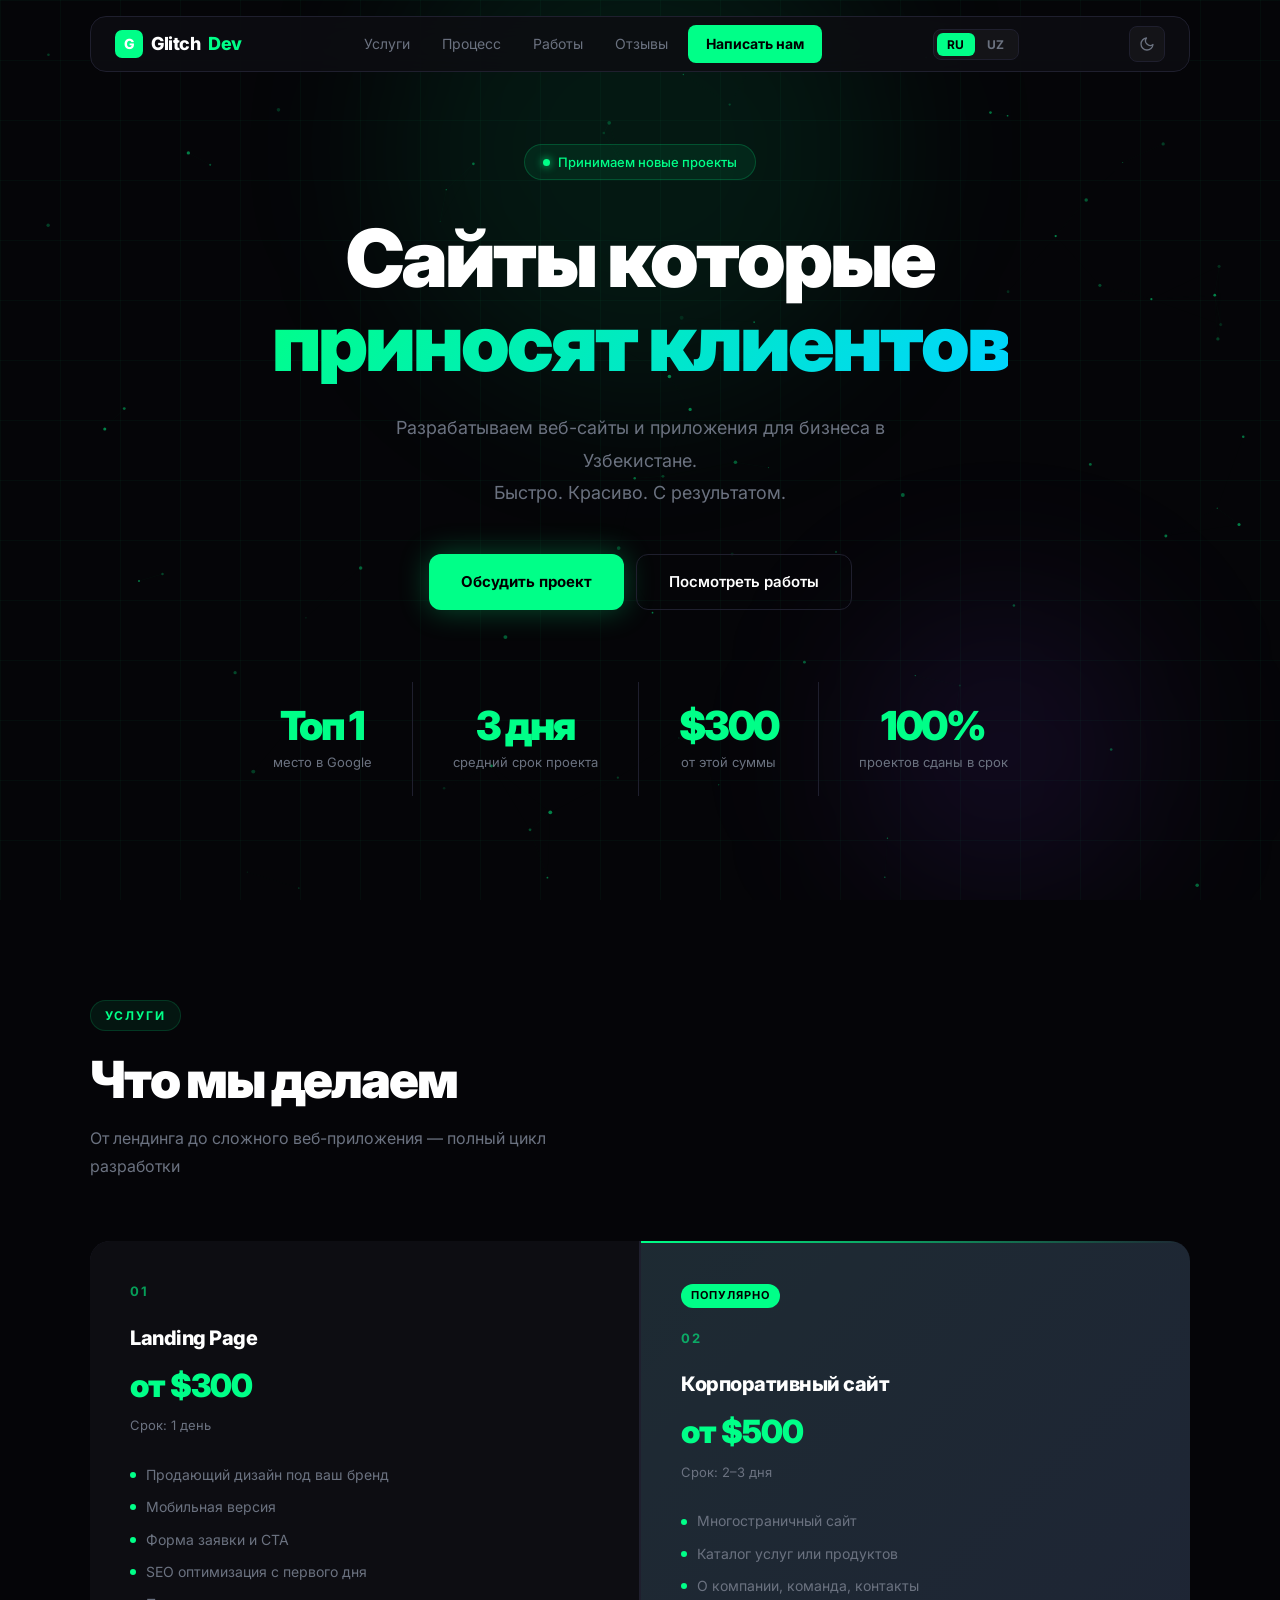
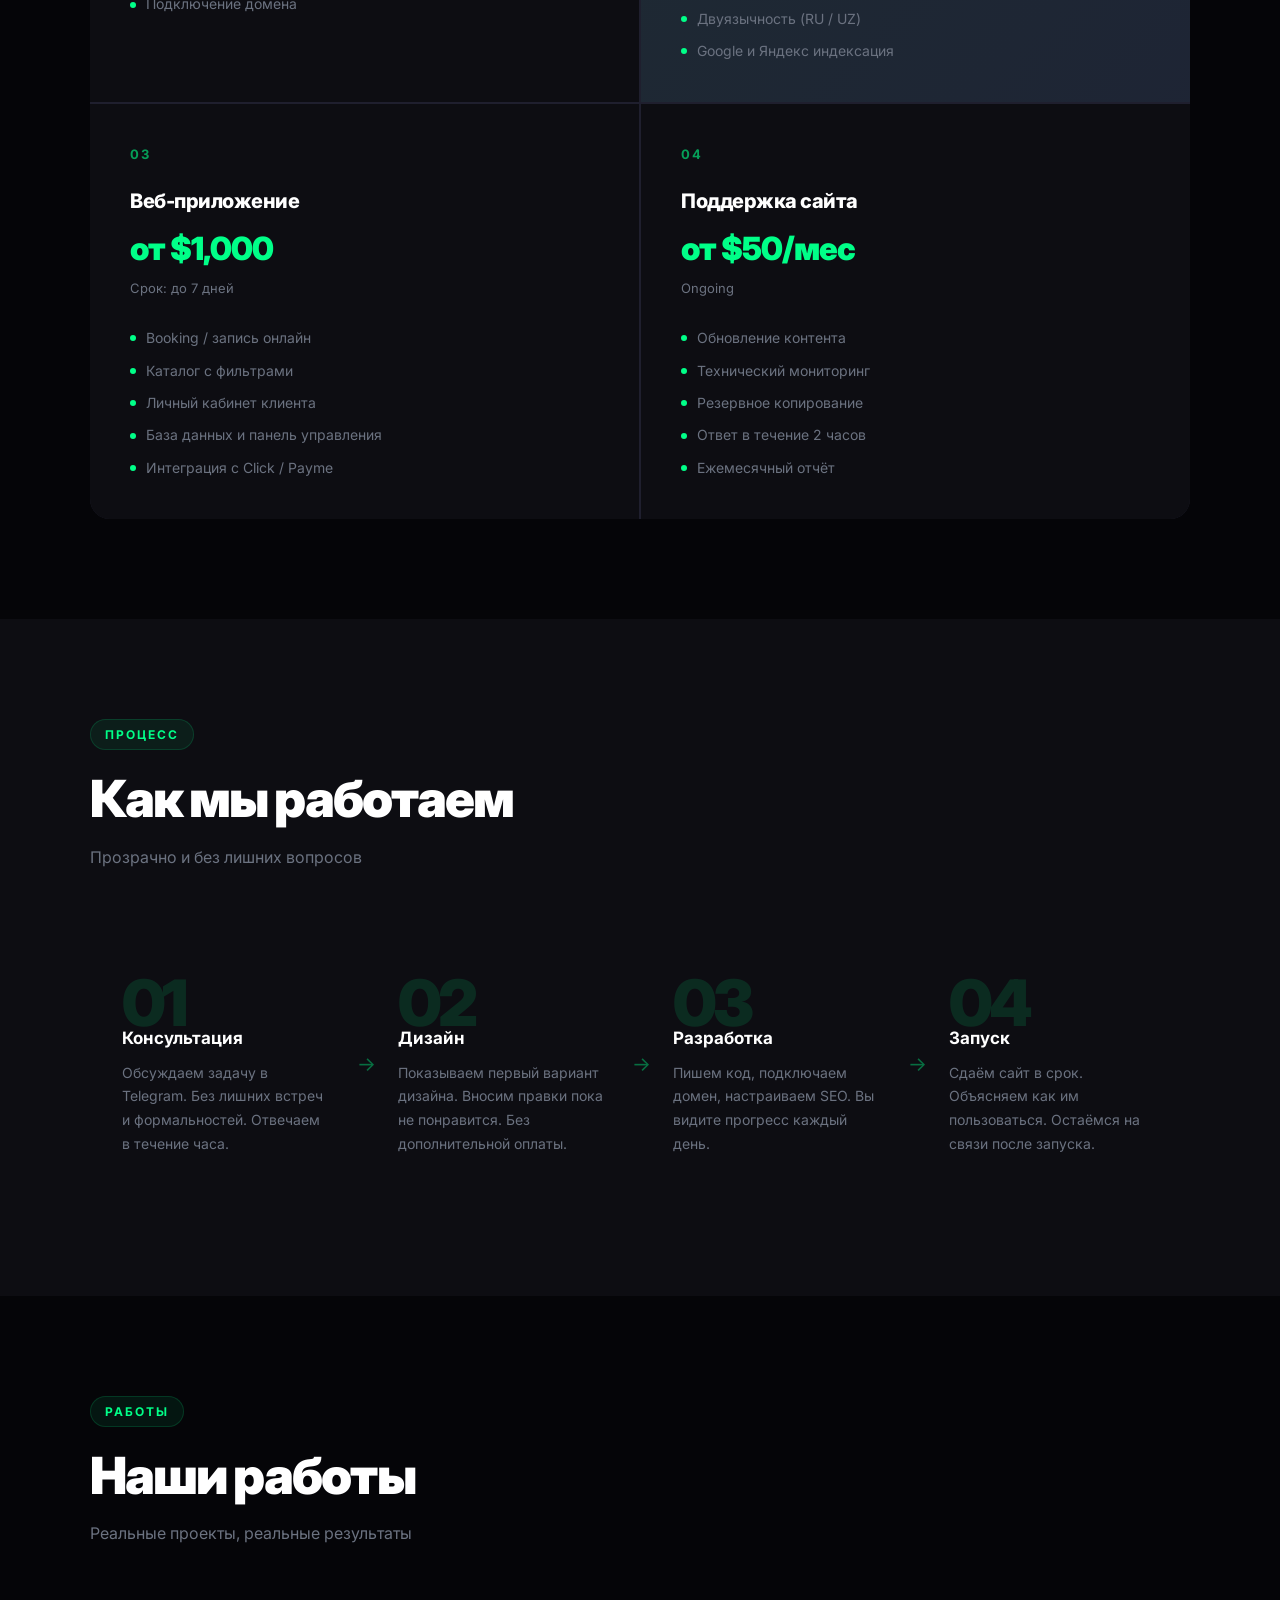
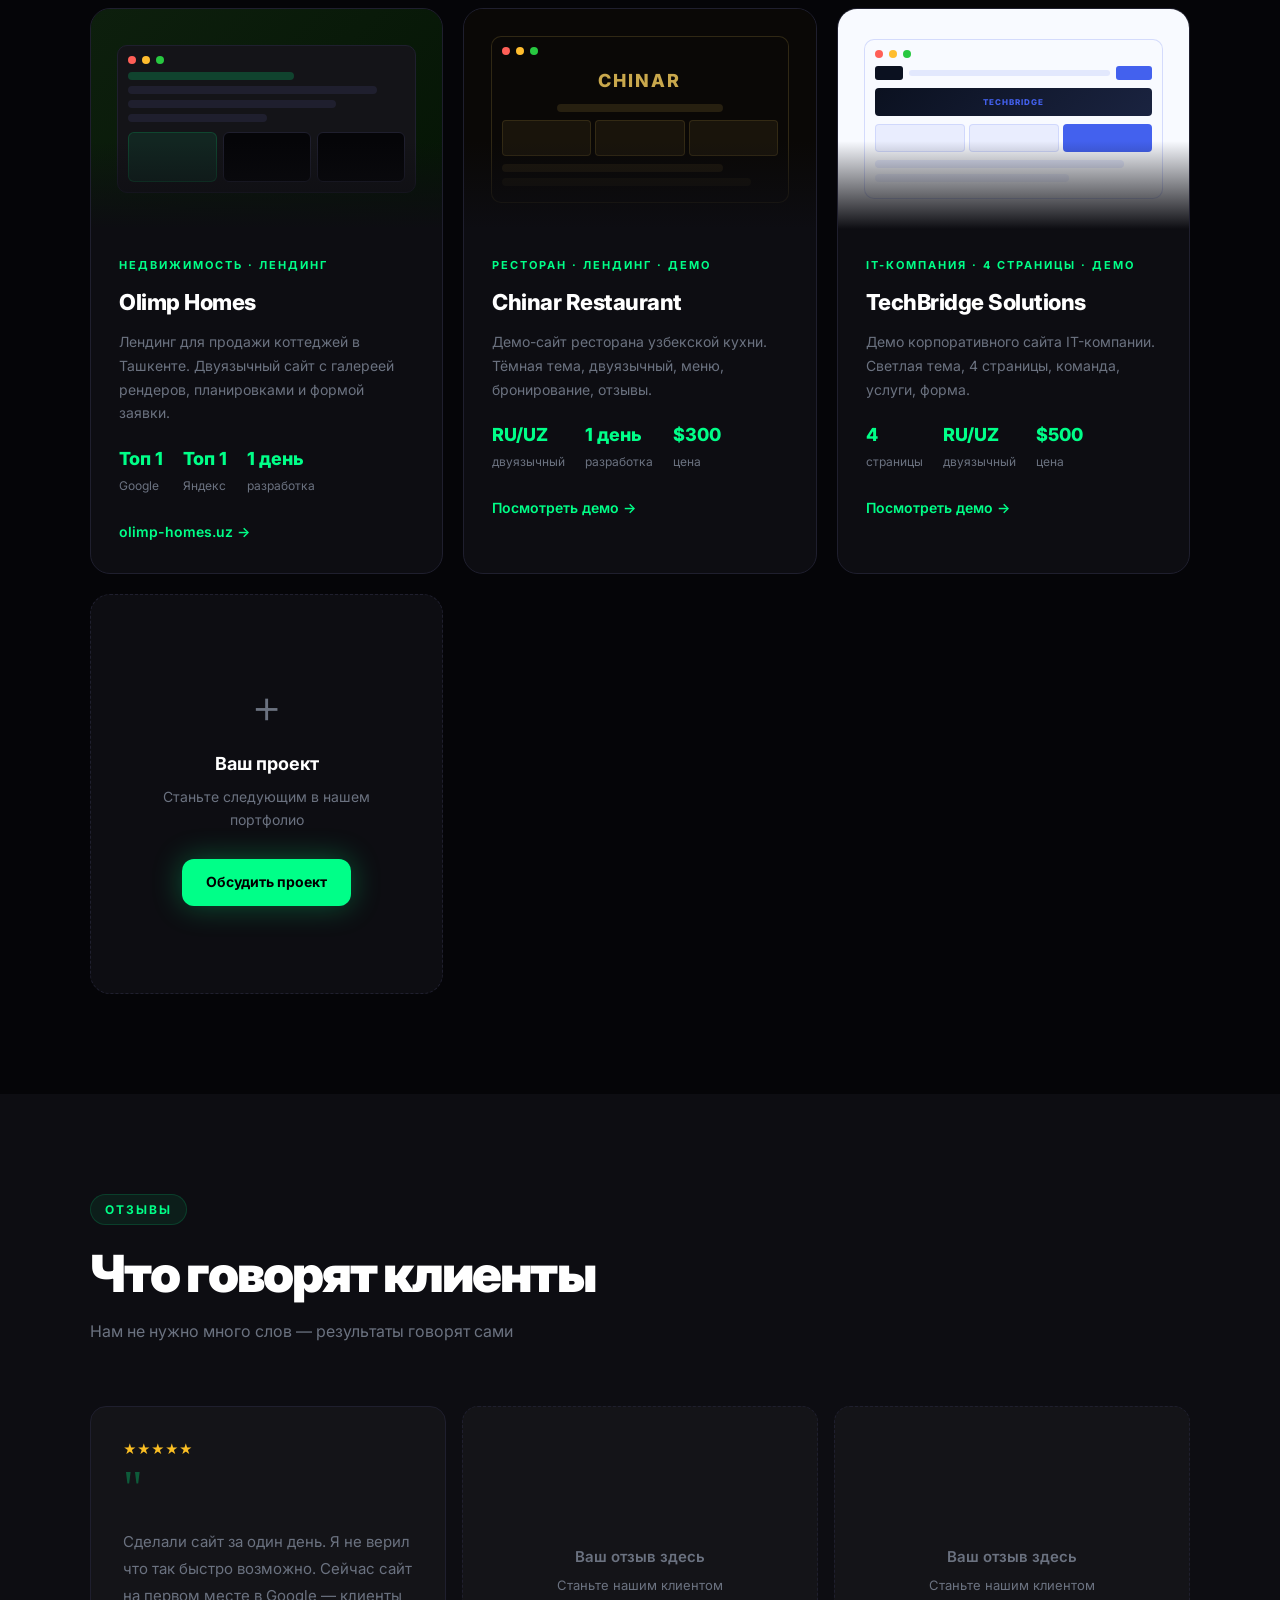
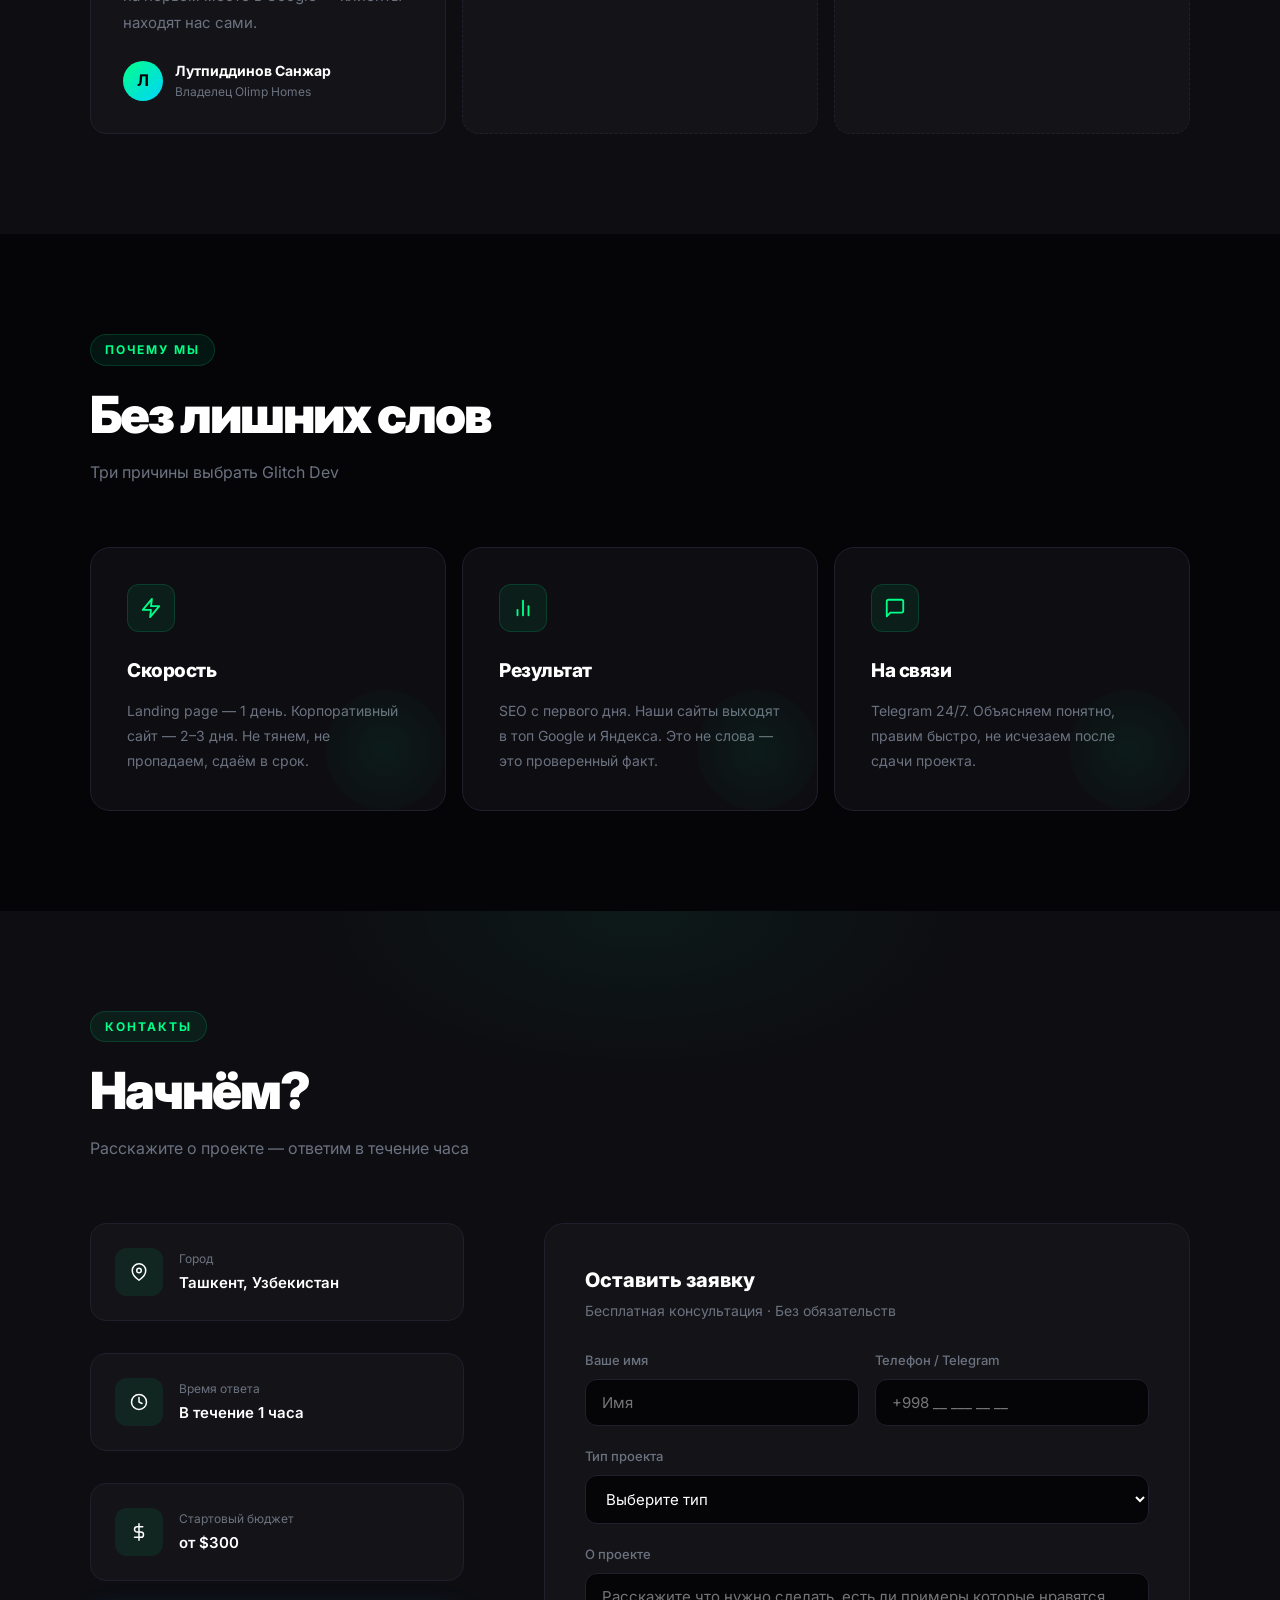
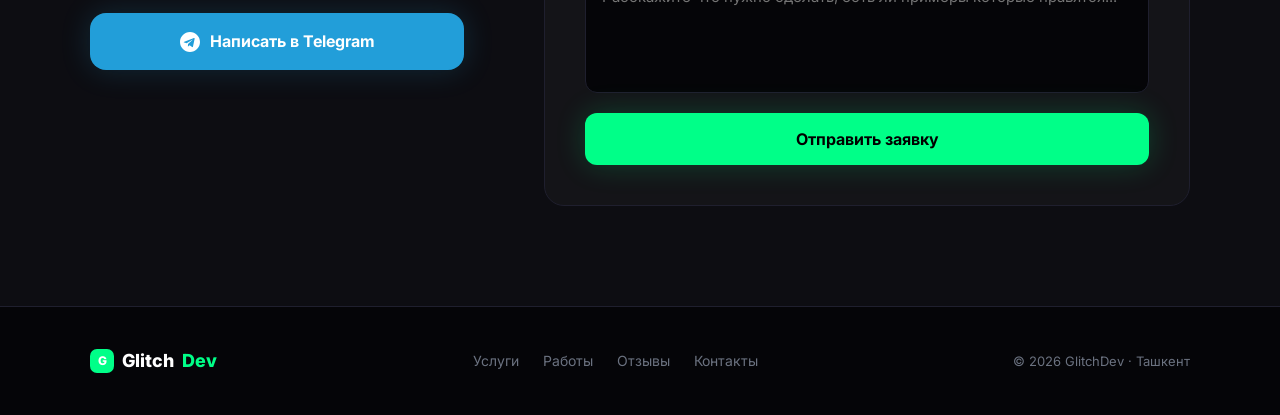
==== index.html @ 20a1c4c0 "Add sitemap.xml, robots.txt, SEO meta tags" ====
<!DOCTYPE html>
<html lang="ru">
<head>
  <meta charset="UTF-8">
  <meta name="viewport" content="width=device-width, initial-scale=1.0">
  <title>Glitch Dev — Веб-разработка в Ташкенте</title>
  <meta name="description" content="Glitch Dev — агентство веб-разработки в Ташкенте. Создаём сайты и приложения для бизнеса. Landing page от $300, сайт за 1-3 дня.">
  <meta name="keywords" content="веб разработка Ташкент, сайт на заказ Узбекистан, GlitchDev, разработка сайтов, landing page, корпоративный сайт">
  <meta name="robots" content="index, follow">
  <link rel="canonical" href="https://glitchdev.uz/">
  <meta property="og:title" content="Glitch Dev — Веб-разработка в Ташкенте">
  <meta property="og:description" content="Сайты и приложения для бизнеса в Узбекистане. Landing page от $300, сайт за 1-3 дня.">
  <meta property="og:url" content="https://glitchdev.uz/">
  <meta property="og:type" content="website">
  <link rel="preconnect" href="https://fonts.googleapis.com">
  <link href="https://fonts.googleapis.com/css2?family=Inter:wght@400;500;600;700;800;900&display=swap" rel="stylesheet">
  <link rel="stylesheet" href="css/style.css">
</head>
<body>

<!-- HEADER -->
<header>
  <a href="#" class="logo">
    <div class="logo-icon">G</div>
    Glitch<span>Dev</span>
  </a>
  <nav>
    <a href="#services" data-i18n="nav_services">Услуги</a>
    <a href="#process" data-i18n="nav_process">Процесс</a>
    <a href="#portfolio" data-i18n="nav_portfolio">Работы</a>
    <a href="#reviews" data-i18n="nav_reviews">Отзывы</a>
    <a href="#contact" class="header-cta" data-i18n="nav_cta">Написать нам</a>
  </nav>
  <div class="lang-toggle">
    <button class="lang-btn active" data-lang="ru">RU</button>
    <button class="lang-btn" data-lang="uz">UZ</button>
  </div>
  <button class="theme-toggle" id="themeToggle" title="Сменить тему">
    <svg class="icon-moon" width="16" height="16" viewBox="0 0 24 24" fill="none" stroke="currentColor" stroke-width="2" stroke-linecap="round" stroke-linejoin="round"><path d="M21 12.79A9 9 0 1 1 11.21 3 7 7 0 0 0 21 12.79z"></path></svg>
    <svg class="icon-sun" width="16" height="16" viewBox="0 0 24 24" fill="none" stroke="currentColor" stroke-width="2" stroke-linecap="round" stroke-linejoin="round" style="display:none"><circle cx="12" cy="12" r="5"></circle><line x1="12" y1="1" x2="12" y2="3"></line><line x1="12" y1="21" x2="12" y2="23"></line><line x1="4.22" y1="4.22" x2="5.64" y2="5.64"></line><line x1="18.36" y1="18.36" x2="19.78" y2="19.78"></line><line x1="1" y1="12" x2="3" y2="12"></line><line x1="21" y1="12" x2="23" y2="12"></line><line x1="4.22" y1="19.78" x2="5.64" y2="18.36"></line><line x1="18.36" y1="5.64" x2="19.78" y2="4.22"></line></svg>
  </button>
  <div class="burger"><span></span><span></span><span></span></div>
</header>

<!-- HERO -->
<section id="hero">
  <canvas id="particles"></canvas>
  <div class="grid-bg"></div>
  <div class="glow-orb glow-1"></div>
  <div class="glow-orb glow-2"></div>

  <div class="hero-content">
    <div class="hero-badge">
      <span class="dot"></span>
      <span data-i18n="hero_badge">Принимаем новые проекты</span>
    </div>

    <h1 class="hero-title">
      <span data-i18n="hero_title_1">Сайты которые</span><br>
      <span class="glitch gradient-text" data-text="приносят клиентов" data-i18n="hero_title_2">приносят клиентов</span>
    </h1>

    <p class="hero-sub" data-i18n="hero_sub">
      Разрабатываем веб-сайты и приложения для бизнеса в Узбекистане.<br>
      Быстро. Красиво. С результатом.
    </p>

    <div class="hero-buttons">
      <a href="#contact" class="btn-primary" data-i18n="hero_btn1">Обсудить проект</a>
      <a href="#portfolio" class="btn-secondary" data-i18n="hero_btn2">Посмотреть работы</a>
    </div>

    <div class="hero-stats">
      <div class="stat-item">
        <span class="stat-num">Топ <span data-target="1">0</span></span>
        <div class="stat-label" data-i18n="stat1">место в Google</div>
      </div>
      <div class="stat-item">
        <span class="stat-num"><span data-target="3">0</span> <span data-i18n="stat2_unit">дня</span></span>
        <div class="stat-label" data-i18n="stat2">средний срок проекта</div>
      </div>
      <div class="stat-item">
        <span class="stat-num">$<span data-target="300">0</span></span>
        <div class="stat-label" data-i18n="stat3">от этой суммы</div>
      </div>
      <div class="stat-item">
        <span class="stat-num"><span data-target="100">0</span>%</span>
        <div class="stat-label" data-i18n="stat4">проектов сданы в срок</div>
      </div>
    </div>
  </div>
</section>

<!-- SERVICES -->
<section id="services">
  <div class="container">
    <div class="section-tag" data-i18n="nav_services">Услуги</div>
    <h2 class="section-title" data-i18n="s_title">Что мы делаем</h2>
    <p class="section-sub" data-i18n="s_sub">От лендинга до сложного веб-приложения — полный цикл разработки</p>

    <div class="services-grid">

      <div class="service-card fade-up">
        <div class="service-num">01</div>
        <div class="service-name">Landing Page</div>
        <div class="service-price">от $300</div>
        <div class="service-time" data-i18n="s1_time">Срок: 1 день</div>
        <ul class="service-features">
          <li data-i18n="s1_f1">Продающий дизайн под ваш бренд</li>
          <li data-i18n="s1_f2">Мобильная версия</li>
          <li data-i18n="s1_f3">Форма заявки и CTA</li>
          <li data-i18n="s1_f4">SEO оптимизация с первого дня</li>
          <li data-i18n="s1_f5">Подключение домена</li>
        </ul>
      </div>

      <div class="service-card popular fade-up">
        <div class="popular-badge" data-i18n="s_popular">Популярно</div>
        <div class="service-num">02</div>
        <div class="service-name" data-i18n="s2_name">Корпоративный сайт</div>
        <div class="service-price" data-i18n="s2_price">от $500</div>
        <div class="service-time" data-i18n="s2_time">Срок: 2–3 дня</div>
        <ul class="service-features">
          <li data-i18n="s2_f1">Многостраничный сайт</li>
          <li data-i18n="s2_f2">Каталог услуг или продуктов</li>
          <li data-i18n="s2_f3">О компании, команда, контакты</li>
          <li data-i18n="s2_f4">Двуязычность (RU / UZ)</li>
          <li data-i18n="s2_f5">Google и Яндекс индексация</li>
        </ul>
      </div>

      <div class="service-card fade-up">
        <div class="service-num">03</div>
        <div class="service-name" data-i18n="s3_name">Веб-приложение</div>
        <div class="service-price" data-i18n="s3_price">от $1,000</div>
        <div class="service-time" data-i18n="s3_time">Срок: до 7 дней</div>
        <ul class="service-features">
          <li data-i18n="s3_f1">Booking / запись онлайн</li>
          <li data-i18n="s3_f2">Каталог с фильтрами</li>
          <li data-i18n="s3_f3">Личный кабинет клиента</li>
          <li data-i18n="s3_f4">База данных и панель управления</li>
          <li data-i18n="s3_f5">Интеграция с Click / Payme</li>
        </ul>
      </div>

      <div class="service-card fade-up">
        <div class="service-num">04</div>
        <div class="service-name" data-i18n="s4_name">Поддержка сайта</div>
        <div class="service-price" data-i18n="s4_price">от $50/мес</div>
        <div class="service-time" data-i18n="s4_time">Ongoing</div>
        <ul class="service-features">
          <li data-i18n="s4_f1">Обновление контента</li>
          <li data-i18n="s4_f2">Технический мониторинг</li>
          <li data-i18n="s4_f3">Резервное копирование</li>
          <li data-i18n="s4_f4">Ответ в течение 2 часов</li>
          <li data-i18n="s4_f5">Ежемесячный отчёт</li>
        </ul>
      </div>

    </div>
  </div>
</section>

<!-- PROCESS -->
<section id="process">
  <div class="container">
    <div class="section-tag" data-i18n="nav_process">Процесс</div>
    <h2 class="section-title" data-i18n="p_title">Как мы работаем</h2>
    <p class="section-sub" data-i18n="p_sub">Прозрачно и без лишних вопросов</p>

    <div class="process-steps">

      <div class="process-step fade-up">
        <div class="step-num">01</div>
        <div class="step-title" data-i18n="p1_title">Консультация</div>
        <div class="step-text" data-i18n="p1_text">Обсуждаем задачу в Telegram. Без лишних встреч и формальностей. Отвечаем в течение часа.</div>
        <div class="step-arrow">→</div>
      </div>

      <div class="process-step fade-up">
        <div class="step-num">02</div>
        <div class="step-title" data-i18n="p2_title">Дизайн</div>
        <div class="step-text" data-i18n="p2_text">Показываем первый вариант дизайна. Вносим правки пока не понравится. Без дополнительной оплаты.</div>
        <div class="step-arrow">→</div>
      </div>

      <div class="process-step fade-up">
        <div class="step-num">03</div>
        <div class="step-title" data-i18n="p3_title">Разработка</div>
        <div class="step-text" data-i18n="p3_text">Пишем код, подключаем домен, настраиваем SEO. Вы видите прогресс каждый день.</div>
        <div class="step-arrow">→</div>
      </div>

      <div class="process-step fade-up">
        <div class="step-num">04</div>
        <div class="step-title" data-i18n="p4_title">Запуск</div>
        <div class="step-text" data-i18n="p4_text">Сдаём сайт в срок. Объясняем как им пользоваться. Остаёмся на связи после запуска.</div>
      </div>

    </div>
  </div>
</section>

<!-- PORTFOLIO -->
<section id="portfolio">
  <div class="container">
    <div class="section-tag" data-i18n="nav_portfolio">Портфолио</div>
    <h2 class="section-title" data-i18n="port_title">Наши работы</h2>
    <p class="section-sub" data-i18n="port_sub">Реальные проекты, реальные результаты</p>

    <div class="portfolio-grid">

      <div class="portfolio-card fade-up">
        <div class="portfolio-screen">
          <div class="screen-mockup">
            <div class="screen-bar">
              <div class="screen-dot" style="background:#ff5f57"></div>
              <div class="screen-dot" style="background:#ffbd2e"></div>
              <div class="screen-dot" style="background:#28c840"></div>
            </div>
            <div class="screen-line" style="width:60%; background:rgba(0,255,136,0.2)"></div>
            <div class="screen-line" style="width:90%"></div>
            <div class="screen-line" style="width:75%"></div>
            <div class="screen-line" style="width:50%"></div>
            <div style="display:flex;gap:6px;margin-top:10px">
              <div style="height:50px;flex:1;background:rgba(0,255,136,0.08);border-radius:6px;border:1px solid rgba(0,255,136,0.15)"></div>
              <div style="height:50px;flex:1;background:var(--bg);border-radius:6px;border:1px solid var(--border)"></div>
              <div style="height:50px;flex:1;background:var(--bg);border-radius:6px;border:1px solid var(--border)"></div>
            </div>
          </div>
        </div>
        <div class="portfolio-body">
          <div class="portfolio-tag" data-i18n="port1_tag">Недвижимость · Лендинг</div>
          <div class="portfolio-name">Olimp Homes</div>
          <div class="portfolio-desc" data-i18n="port1_desc">Лендинг для продажи коттеджей в Ташкенте. Двуязычный сайт с галереей рендеров, планировками и формой заявки.</div>
          <div class="portfolio-results">
            <div class="result-item">
              <div class="result-val">Топ 1</div>
              <div class="result-label">Google</div>
            </div>
            <div class="result-item">
              <div class="result-val">Топ 1</div>
              <div class="result-label">Яндекс</div>
            </div>
            <div class="result-item">
              <div class="result-val" data-i18n="port1_r3_val">1 день</div>
              <div class="result-label" data-i18n="port1_r3_label">разработка</div>
            </div>
          </div>
          <a href="https://olimp-homes.uz" target="_blank" class="portfolio-link">olimp-homes.uz →</a>
        </div>
      </div>

      <!-- Chinar Demo -->
      <div class="portfolio-card fade-up">
        <div class="portfolio-screen" style="background:#0A0806">
          <div class="screen-mockup" style="background:#0A0806;border-color:rgba(201,168,76,0.2)">
            <div class="screen-bar">
              <div class="screen-dot" style="background:#ff5f57"></div>
              <div class="screen-dot" style="background:#ffbd2e"></div>
              <div class="screen-dot" style="background:#28c840"></div>
            </div>
            <div style="text-align:center;margin:12px 0 8px;font-size:18px;font-weight:800;color:#C9A84C;letter-spacing:2px">CHINAR</div>
            <div class="screen-line" style="width:60%;background:rgba(201,168,76,0.15);margin:0 auto 6px"></div>
            <div style="display:flex;gap:4px;margin-top:8px">
              <div style="flex:1;height:36px;background:rgba(201,168,76,0.08);border-radius:4px;border:1px solid rgba(201,168,76,0.15)"></div>
              <div style="flex:1;height:36px;background:rgba(201,168,76,0.08);border-radius:4px;border:1px solid rgba(201,168,76,0.15)"></div>
              <div style="flex:1;height:36px;background:rgba(201,168,76,0.08);border-radius:4px;border:1px solid rgba(201,168,76,0.15)"></div>
            </div>
            <div class="screen-line" style="width:80%;background:rgba(201,168,76,0.1);margin-top:8px"></div>
            <div class="screen-line" style="width:90%;background:rgba(201,168,76,0.07)"></div>
          </div>
        </div>
        <div class="portfolio-body">
          <div class="portfolio-tag" data-i18n="port2_tag">Ресторан · Лендинг · Демо</div>
          <div class="portfolio-name">Chinar Restaurant</div>
          <div class="portfolio-desc" data-i18n="port2_desc">Демо-сайт ресторана узбекской кухни. Тёмная тема, двуязычный, меню, бронирование, отзывы.</div>
          <div class="portfolio-results">
            <div class="result-item">
              <div class="result-val" data-i18n="port2_r1_val">RU/UZ</div>
              <div class="result-label" data-i18n="port2_r1_label">двуязычный</div>
            </div>
            <div class="result-item">
              <div class="result-val" data-i18n="port2_r2_val">1 день</div>
              <div class="result-label" data-i18n="port2_r2_label">разработка</div>
            </div>
            <div class="result-item">
              <div class="result-val" data-i18n="port2_r3_val">$300</div>
              <div class="result-label" data-i18n="port2_r3_label">цена</div>
            </div>
          </div>
          <a href="portfolio/chinar/" target="_blank" class="portfolio-link">Посмотреть демо →</a>
        </div>
      </div>

      <!-- TechBridge Demo -->
      <div class="portfolio-card fade-up">
        <div class="portfolio-screen" style="background:#F8FAFF">
          <div class="screen-mockup" style="background:#F8FAFF;border-color:rgba(67,97,238,0.2)">
            <div class="screen-bar">
              <div class="screen-dot" style="background:#ff5f57"></div>
              <div class="screen-dot" style="background:#ffbd2e"></div>
              <div class="screen-dot" style="background:#28c840"></div>
            </div>
            <div style="display:flex;align-items:center;gap:6px;margin:8px 0">
              <div style="width:28px;height:14px;background:#0B1120;border-radius:3px"></div>
              <div style="flex:1;height:6px;background:rgba(67,97,238,0.12);border-radius:3px"></div>
              <div style="width:36px;height:14px;background:#4361EE;border-radius:3px"></div>
            </div>
            <div style="height:28px;background:linear-gradient(135deg,#0B1120,#1a2340);border-radius:4px;display:flex;align-items:center;justify-content:center;margin-bottom:8px">
              <div style="font-size:8px;font-weight:800;color:#4361EE;letter-spacing:1px">TECHBRIDGE</div>
            </div>
            <div style="display:flex;gap:4px">
              <div style="flex:1;height:28px;background:rgba(67,97,238,0.08);border-radius:4px;border:1px solid rgba(67,97,238,0.15)"></div>
              <div style="flex:1;height:28px;background:rgba(67,97,238,0.08);border-radius:4px;border:1px solid rgba(67,97,238,0.15)"></div>
              <div style="flex:1;height:28px;background:#4361EE;border-radius:4px"></div>
            </div>
            <div class="screen-line" style="width:90%;background:rgba(67,97,238,0.1);margin-top:8px"></div>
            <div class="screen-line" style="width:70%;background:rgba(67,97,238,0.07)"></div>
          </div>
        </div>
        <div class="portfolio-body">
          <div class="portfolio-tag" data-i18n="port3_tag">IT-компания · 4 страницы · Демо</div>
          <div class="portfolio-name">TechBridge Solutions</div>
          <div class="portfolio-desc" data-i18n="port3_desc">Демо корпоративного сайта IT-компании. Светлая тема, 4 страницы, команда, услуги, форма.</div>
          <div class="portfolio-results">
            <div class="result-item">
              <div class="result-val" data-i18n="port3_r1_val">4</div>
              <div class="result-label" data-i18n="port3_r1_label">страницы</div>
            </div>
            <div class="result-item">
              <div class="result-val" data-i18n="port3_r2_val">RU/UZ</div>
              <div class="result-label" data-i18n="port3_r2_label">двуязычный</div>
            </div>
            <div class="result-item">
              <div class="result-val" data-i18n="port3_r3_val">$500</div>
              <div class="result-label" data-i18n="port3_r3_label">цена</div>
            </div>
          </div>
          <a href="portfolio/techbridge/" target="_blank" class="portfolio-link">Посмотреть демо →</a>
        </div>
      </div>

      <div class="portfolio-card fade-up" style="display:flex;align-items:center;justify-content:center;min-height:400px;border-style:dashed;">
        <div style="text-align:center;padding:48px;">
          <div class="plus-icon">+</div>
          <div style="font-size:18px;font-weight:700;margin-bottom:8px" data-i18n="port_yours">Ваш проект</div>
          <div style="font-size:14px;color:var(--text-muted);margin-bottom:28px;max-width:220px;margin-left:auto;margin-right:auto" data-i18n="port_yours_sub">Станьте следующим в нашем портфолио</div>
          <a href="#contact" class="btn-primary" style="font-size:14px;padding:12px 24px" data-i18n="hero_btn1">Обсудить проект</a>
        </div>
      </div>

    </div>
  </div>
</section>

<!-- REVIEWS -->
<section id="reviews">
  <div class="container">
    <div class="section-tag" data-i18n="nav_reviews">Отзывы</div>
    <h2 class="section-title" data-i18n="rev_title">Что говорят клиенты</h2>
    <p class="section-sub" data-i18n="rev_sub">Нам не нужно много слов — результаты говорят сами</p>

    <div class="reviews-grid">

      <div class="review-card fade-up">
        <div class="review-stars">★★★★★</div>
        <div class="review-quote">"</div>
        <div class="review-text" data-i18n="rev1_text">Сделали сайт за один день. Я не верил что так быстро возможно. Сейчас сайт на первом месте в Google — клиенты находят нас сами.</div>
        <div class="review-author">
          <div class="review-avatar">Л</div>
          <div>
            <div class="review-name" data-i18n="rev1_name">Лутпиддинов Санжар</div>
            <div class="review-role" data-i18n="rev1_role">Владелец Olimp Homes</div>
          </div>
        </div>
      </div>

      <div class="review-card fade-up" style="border-style:dashed;display:flex;align-items:center;justify-content:center;">
        <div style="text-align:center;padding:32px;">
          <div style="font-size:15px;font-weight:600;margin-bottom:6px;color:var(--text-muted)" data-i18n="rev_ph">Ваш отзыв здесь</div>
          <div style="font-size:13px;color:var(--text-muted)" data-i18n="rev_ph_sub">Станьте нашим клиентом</div>
        </div>
      </div>

      <div class="review-card fade-up" style="border-style:dashed;display:flex;align-items:center;justify-content:center;">
        <div style="text-align:center;padding:32px;">
          <div style="font-size:15px;font-weight:600;margin-bottom:6px;color:var(--text-muted)" data-i18n="rev_ph">Ваш отзыв здесь</div>
          <div style="font-size:13px;color:var(--text-muted)" data-i18n="rev_ph_sub">Станьте нашим клиентом</div>
        </div>
      </div>

    </div>
  </div>
</section>

<!-- WHY -->
<section id="why">
  <div class="container">
    <div class="section-tag" data-i18n="why_tag">Почему мы</div>
    <h2 class="section-title" data-i18n="why_title">Без лишних слов</h2>
    <p class="section-sub" data-i18n="why_sub">Три причины выбрать Glitch Dev</p>

    <div class="why-grid">

      <div class="why-card fade-up">
        <div class="why-icon">
          <svg width="22" height="22" viewBox="0 0 24 24" fill="none" stroke="currentColor" stroke-width="2" stroke-linecap="round" stroke-linejoin="round"><polygon points="13 2 3 14 12 14 11 22 21 10 12 10 13 2"></polygon></svg>
        </div>
        <div class="why-title" data-i18n="why1_title">Скорость</div>
        <div class="why-text" data-i18n="why1_text">Landing page — 1 день. Корпоративный сайт — 2–3 дня. Не тянем, не пропадаем, сдаём в срок.</div>
      </div>

      <div class="why-card fade-up">
        <div class="why-icon">
          <svg width="22" height="22" viewBox="0 0 24 24" fill="none" stroke="currentColor" stroke-width="2" stroke-linecap="round" stroke-linejoin="round"><line x1="18" y1="20" x2="18" y2="10"></line><line x1="12" y1="20" x2="12" y2="4"></line><line x1="6" y1="20" x2="6" y2="14"></line></svg>
        </div>
        <div class="why-title" data-i18n="why2_title">Результат</div>
        <div class="why-text" data-i18n="why2_text">SEO с первого дня. Наши сайты выходят в топ Google и Яндекса. Это не слова — это проверенный факт.</div>
      </div>

      <div class="why-card fade-up">
        <div class="why-icon">
          <svg width="22" height="22" viewBox="0 0 24 24" fill="none" stroke="currentColor" stroke-width="2" stroke-linecap="round" stroke-linejoin="round"><path d="M21 15a2 2 0 0 1-2 2H7l-4 4V5a2 2 0 0 1 2-2h14a2 2 0 0 1 2 2z"></path></svg>
        </div>
        <div class="why-title" data-i18n="why3_title">На связи</div>
        <div class="why-text" data-i18n="why3_text">Telegram 24/7. Объясняем понятно, правим быстро, не исчезаем после сдачи проекта.</div>
      </div>

    </div>
  </div>
</section>

<!-- CONTACT -->
<section id="contact">
  <div class="container">
    <div class="section-tag" data-i18n="c_tag">Контакты</div>
    <h2 class="section-title" data-i18n="c_title">Начнём?</h2>
    <p class="section-sub" data-i18n="c_sub">Расскажите о проекте — ответим в течение часа</p>

    <div class="contact-wrapper">

      <div class="contact-left fade-up">
        <div class="contact-card">
          <div class="contact-icon">
            <svg width="18" height="18" viewBox="0 0 24 24" fill="none" stroke="currentColor" stroke-width="2" stroke-linecap="round" stroke-linejoin="round"><path d="M21 10c0 7-9 13-9 13s-9-6-9-13a9 9 0 0 1 18 0z"></path><circle cx="12" cy="10" r="3"></circle></svg>
          </div>
          <div>
            <div class="contact-label" data-i18n="c_city_label">Город</div>
            <div class="contact-val" data-i18n="c_city_val">Ташкент, Узбекистан</div>
          </div>
        </div>
        <div class="contact-card">
          <div class="contact-icon">
            <svg width="18" height="18" viewBox="0 0 24 24" fill="none" stroke="currentColor" stroke-width="2" stroke-linecap="round" stroke-linejoin="round"><circle cx="12" cy="12" r="10"></circle><polyline points="12 6 12 12 16 14"></polyline></svg>
          </div>
          <div>
            <div class="contact-label" data-i18n="c_time_label">Время ответа</div>
            <div class="contact-val" data-i18n="c_time_val">В течение 1 часа</div>
          </div>
        </div>
        <div class="contact-card">
          <div class="contact-icon">
            <svg width="18" height="18" viewBox="0 0 24 24" fill="none" stroke="currentColor" stroke-width="2" stroke-linecap="round" stroke-linejoin="round"><line x1="12" y1="1" x2="12" y2="23"></line><path d="M17 5H9.5a3.5 3.5 0 0 0 0 7h5a3.5 3.5 0 0 1 0 7H6"></path></svg>
          </div>
          <div>
            <div class="contact-label" data-i18n="c_budget_label">Стартовый бюджет</div>
            <div class="contact-val">от $300</div>
          </div>
        </div>
        <a href="https://t.me/glitchdev_uz_bot" target="_blank" class="tg-btn">
          <svg width="20" height="20" viewBox="0 0 24 24" fill="currentColor"><path d="M12 0C5.373 0 0 5.373 0 12s5.373 12 12 12 12-5.373 12-12S18.627 0 12 0zm5.562 8.248l-1.97 9.28c-.145.658-.537.818-1.084.508l-3-2.21-1.447 1.394c-.16.16-.295.295-.605.295l.213-3.053 5.56-5.023c.242-.213-.054-.333-.373-.12l-6.871 4.326-2.962-.924c-.643-.204-.657-.643.136-.953l11.57-4.461c.537-.194 1.006.131.833.941z"/></svg>
          <span data-i18n="c_tg_btn">Написать в Telegram</span>
        </a>
      </div>

      <form class="contact-form fade-up">
        <div>
          <div class="form-title" data-i18n="c_form_title">Оставить заявку</div>
          <div class="form-subtitle" data-i18n="c_form_sub">Бесплатная консультация · Без обязательств</div>
        </div>
        <div class="form-row">
          <div class="form-group">
            <label data-i18n="c_name_label">Ваше имя</label>
            <input id="f-name" type="text" data-i18n-ph="c_name_ph" placeholder="Имя" required>
          </div>
          <div class="form-group">
            <label data-i18n="c_contact_label">Телефон / Telegram</label>
            <input id="f-contact" type="text" placeholder="+998 __ ___ __ __" required>
          </div>
        </div>
        <div class="form-group">
          <label data-i18n="c_project_label">Тип проекта</label>
          <select>
            <option value="" data-i18n="c_opt0">Выберите тип</option>
            <option data-i18n="c_opt1">Landing Page — от $300</option>
            <option data-i18n="c_opt2">Корпоративный сайт — от $500</option>
            <option data-i18n="c_opt3">Веб-приложение — от $1,000</option>
            <option data-i18n="c_opt4">Поддержка сайта — от $50/мес</option>
            <option data-i18n="c_opt5">Другое</option>
          </select>
        </div>
        <div class="form-group">
          <label data-i18n="c_desc_label">О проекте</label>
          <textarea data-i18n-ph="c_desc_ph" placeholder="Расскажите что нужно сделать, есть ли примеры которые нравятся..." required></textarea>
        </div>
        <button type="submit" class="form-submit" data-i18n="c_submit">Отправить заявку</button>
      </form>

    </div>
  </div>
</section>

<!-- FOOTER -->
<footer>
  <div class="footer-inner">
    <div class="footer-logo">
      <div class="logo-icon">G</div>
      Glitch<span>Dev</span>
    </div>
    <div class="footer-links">
      <a href="#services" data-i18n="nav_services">Услуги</a>
      <a href="#portfolio" data-i18n="nav_portfolio">Работы</a>
      <a href="#reviews" data-i18n="nav_reviews">Отзывы</a>
      <a href="#contact" data-i18n="c_tag">Контакты</a>
    </div>
    <div class="footer-copy" data-i18n="f_copy">© 2026 GlitchDev · Ташкент</div>
  </div>
</footer>

<script src="js/main.js"></script>
</body>
</html>
---- css/style.css ----
* { margin: 0; padding: 0; box-sizing: border-box; }

:root {
  --accent: #00ff88;
  --accent2: #7c3aed;
  --bg: #050508;
  --bg2: #0d0d12;
  --bg3: #141418;
  --text: #ffffff;
  --text-muted: #6b7280;
  --border: #1f1f2e;
}

html { scroll-behavior: smooth; }

body {
  font-family: 'Inter', -apple-system, sans-serif;
  background: var(--bg);
  color: var(--text);
  line-height: 1.6;
  overflow-x: hidden;
}

/* ─── LIGHT THEME ─── */
body.light {
  --accent: #00b865;
  --bg: #f8f9fa;
  --bg2: #ffffff;
  --bg3: #f0f1f3;
  --text: #0a0a0a;
  --text-muted: #6b7280;
  --border: #e5e7eb;
}

body.light .grid-bg {
  background-image:
    linear-gradient(rgba(0,184,101,0.05) 1px, transparent 1px),
    linear-gradient(90deg, rgba(0,184,101,0.05) 1px, transparent 1px);
}

body.light .glow-1 { background: rgba(0,184,101,0.06); }
body.light .glow-2 { background: rgba(124,58,237,0.06); }

body.light header {
  background: rgba(255,255,255,0.9);
  border-color: var(--border);
}

body.light .screen-mockup { background: #fff; }
body.light .portfolio-screen { background: linear-gradient(135deg, #e8f5e9, #f0faf0); }

/* ─── SCROLLBAR ─── */
::-webkit-scrollbar { width: 6px; }
::-webkit-scrollbar-track { background: var(--bg); }
::-webkit-scrollbar-thumb { background: var(--accent); border-radius: 3px; }

/* ─── HEADER ─── */
header {
  position: fixed;
  top: 16px; left: 50%; transform: translateX(-50%);
  z-index: 100;
  background: rgba(13,13,18,0.85);
  backdrop-filter: blur(20px);
  border: 1px solid var(--border);
  border-radius: 16px;
  padding: 0 24px;
  height: 56px;
  display: flex;
  align-items: center;
  justify-content: space-between;
  width: calc(100% - 48px);
  max-width: 1100px;
  transition: all 0.3s;
}

.logo {
  font-size: 18px;
  font-weight: 800;
  color: var(--text);
  text-decoration: none;
  letter-spacing: -0.5px;
  display: flex;
  align-items: center;
  gap: 8px;
}

.logo-icon {
  width: 28px; height: 28px;
  background: var(--accent);
  border-radius: 7px;
  display: flex;
  align-items: center;
  justify-content: center;
  font-size: 14px;
}

.logo span { color: var(--accent); }

nav { display: flex; align-items: center; gap: 8px; }

nav a {
  color: var(--text-muted);
  text-decoration: none;
  font-size: 14px;
  padding: 6px 12px;
  border-radius: 8px;
  transition: all 0.2s;
}

nav a:hover { color: var(--text); background: var(--bg3); }

.header-cta {
  background: var(--accent) !important;
  color: #000 !important;
  font-weight: 700 !important;
  padding: 8px 18px !important;
}

.header-cta:hover { opacity: 0.85; background: var(--accent) !important; }

.lang-toggle {
  display: flex;
  align-items: center;
  gap: 2px;
  background: var(--bg3);
  border: 1px solid var(--border);
  border-radius: 8px;
  padding: 3px;
}

.lang-btn {
  background: transparent;
  border: none;
  color: var(--text-muted);
  font-size: 12px;
  font-weight: 700;
  padding: 4px 10px;
  border-radius: 6px;
  cursor: pointer;
  transition: all 0.2s;
  font-family: inherit;
  letter-spacing: 0.5px;
}

.lang-btn.active {
  background: var(--accent);
  color: #000;
}

.theme-toggle {
  width: 36px; height: 36px;
  background: var(--bg3);
  border: 1px solid var(--border);
  border-radius: 8px;
  display: flex;
  align-items: center;
  justify-content: center;
  cursor: pointer;
  color: var(--text-muted);
  transition: all 0.2s;
  flex-shrink: 0;
}

.theme-toggle:hover { border-color: var(--accent); color: var(--accent); }

.burger { display: none; flex-direction: column; gap: 5px; cursor: pointer; }
.burger span { display: block; width: 22px; height: 2px; background: var(--text); border-radius: 2px; transition: all 0.3s; }

/* ─── HERO ─── */
#hero {
  min-height: 100vh;
  display: flex;
  align-items: center;
  justify-content: center;
  text-align: center;
  padding: 100px 24px 60px;
  position: relative;
  overflow: hidden;
}

canvas#particles {
  position: absolute;
  inset: 0;
  pointer-events: none;
}

.grid-bg {
  position: absolute;
  inset: 0;
  background-image:
    linear-gradient(rgba(0,255,136,0.03) 1px, transparent 1px),
    linear-gradient(90deg, rgba(0,255,136,0.03) 1px, transparent 1px);
  background-size: 60px 60px;
  pointer-events: none;
}

.glow-orb {
  position: absolute;
  border-radius: 50%;
  filter: blur(80px);
  pointer-events: none;
}

.glow-1 {
  width: 500px; height: 500px;
  background: rgba(0,255,136,0.08);
  top: -100px; left: 50%;
  transform: translateX(-50%);
  animation: float1 8s ease-in-out infinite;
}

.glow-2 {
  width: 300px; height: 300px;
  background: rgba(124,58,237,0.1);
  bottom: 0; right: 10%;
  animation: float2 10s ease-in-out infinite;
}

@keyframes float1 {
  0%, 100% { transform: translateX(-50%) translateY(0); }
  50% { transform: translateX(-50%) translateY(-30px); }
}

@keyframes float2 {
  0%, 100% { transform: translateY(0) scale(1); }
  50% { transform: translateY(-20px) scale(1.1); }
}

.hero-content { position: relative; z-index: 1; max-width: 820px; }

.hero-badge {
  display: inline-flex;
  align-items: center;
  gap: 8px;
  background: rgba(0,255,136,0.07);
  border: 1px solid rgba(0,255,136,0.2);
  border-radius: 100px;
  padding: 7px 18px;
  font-size: 13px;
  color: var(--accent);
  margin-bottom: 36px;
  font-weight: 500;
}

.hero-badge .dot {
  width: 7px; height: 7px;
  background: var(--accent);
  border-radius: 50%;
  animation: pulse 2s infinite;
  box-shadow: 0 0 8px var(--accent);
}

@keyframes pulse {
  0%, 100% { opacity: 1; box-shadow: 0 0 8px var(--accent); }
  50% { opacity: 0.5; box-shadow: 0 0 2px var(--accent); }
}

.hero-title {
  font-size: clamp(40px, 7vw, 80px);
  font-weight: 900;
  line-height: 1.05;
  letter-spacing: -3px;
  margin-bottom: 28px;
}

.glitch {
  position: relative;
  display: inline-block;
}

.glitch::before, .glitch::after {
  content: attr(data-text);
  position: absolute;
  top: 0; left: 0;
  width: 100%; height: 100%;
}

.glitch::before {
  color: #ff0055;
  animation: glitch1 4s infinite;
  clip-path: polygon(0 25%, 100% 25%, 100% 45%, 0 45%);
}

.glitch::after {
  color: #00ffff;
  animation: glitch2 4s infinite;
  clip-path: polygon(0 65%, 100% 65%, 100% 80%, 0 80%);
}

@keyframes glitch1 {
  0%,89%,100% { transform:translate(0); opacity:0; }
  90% { transform:translate(-4px,2px); opacity:0.9; }
  92% { transform:translate(4px,-1px); opacity:0.9; }
  94% { transform:translate(0); opacity:0; }
}

@keyframes glitch2 {
  0%,85%,100% { transform:translate(0); opacity:0; }
  86% { transform:translate(4px,3px); opacity:0.9; }
  88% { transform:translate(-4px,-2px); opacity:0.9; }
  90% { transform:translate(0); opacity:0; }
}

.accent { color: var(--accent); }
.gradient-text {
  background: linear-gradient(135deg, var(--accent), #00d4ff);
  -webkit-background-clip: text;
  -webkit-text-fill-color: transparent;
  background-clip: text;
}

.hero-sub {
  font-size: 18px;
  color: var(--text-muted);
  margin-bottom: 44px;
  max-width: 520px;
  margin-left: auto;
  margin-right: auto;
  line-height: 1.8;
}

.hero-buttons { display: flex; gap: 12px; justify-content: center; flex-wrap: wrap; }

.btn-primary {
  background: var(--accent);
  color: #000;
  padding: 15px 32px;
  border-radius: 12px;
  font-weight: 700;
  font-size: 15px;
  text-decoration: none;
  transition: all 0.2s;
  box-shadow: 0 0 30px rgba(0,255,136,0.3);
  display: inline-flex;
  align-items: center;
  gap: 8px;
}

.btn-primary:hover {
  transform: translateY(-2px);
  box-shadow: 0 0 50px rgba(0,255,136,0.5);
}

.btn-secondary {
  background: transparent;
  color: var(--text);
  padding: 15px 32px;
  border-radius: 12px;
  font-weight: 600;
  font-size: 15px;
  text-decoration: none;
  border: 1px solid var(--border);
  transition: all 0.2s;
  display: inline-flex;
  align-items: center;
  gap: 8px;
}

.btn-secondary:hover {
  border-color: var(--accent);
  color: var(--accent);
  transform: translateY(-2px);
}

.hero-stats {
  display: flex;
  gap: 0;
  justify-content: center;
  margin-top: 72px;
  flex-wrap: wrap;
}

.stat-item {
  padding: 24px 40px;
  border-right: 1px solid var(--border);
  text-align: center;
}

.stat-item:last-child { border-right: none; }

.stat-num {
  font-size: 40px;
  font-weight: 900;
  color: var(--accent);
  letter-spacing: -2px;
  line-height: 1;
  display: block;
}

.stat-label {
  font-size: 13px;
  color: var(--text-muted);
  margin-top: 6px;
}

/* ─── SECTIONS ─── */
section { padding: 100px 24px; }
.container { max-width: 1100px; margin: 0 auto; }

.section-tag {
  display: inline-flex;
  align-items: center;
  gap: 8px;
  background: rgba(0,255,136,0.07);
  border: 1px solid rgba(0,255,136,0.15);
  border-radius: 100px;
  padding: 5px 14px;
  font-size: 12px;
  font-weight: 700;
  letter-spacing: 2px;
  text-transform: uppercase;
  color: var(--accent);
  margin-bottom: 20px;
}

.section-title {
  font-size: clamp(28px, 4vw, 52px);
  font-weight: 900;
  letter-spacing: -2px;
  margin-bottom: 16px;
  line-height: 1.1;
}

.section-sub {
  font-size: 16px;
  color: var(--text-muted);
  max-width: 480px;
  line-height: 1.8;
}

/* ─── SERVICES ─── */
#services { background: var(--bg); }

.services-grid {
  display: grid;
  grid-template-columns: repeat(2, 1fr);
  gap: 2px;
  margin-top: 60px;
  background: var(--border);
  border-radius: 20px;
  overflow: hidden;
}

.service-card {
  background: var(--bg2);
  padding: 40px;
  position: relative;
  overflow: hidden;
  transition: background 0.3s;
}

.service-card::before {
  content: '';
  position: absolute;
  top: 0; left: 0; right: 0;
  height: 2px;
  background: linear-gradient(90deg, var(--accent), transparent);
  opacity: 0;
  transition: opacity 0.3s;
}

.service-card:hover { background: var(--bg3); }
.service-card:hover::before { opacity: 1; }

.service-card.popular {
  background: linear-gradient(135deg, rgba(0,255,136,0.05), rgba(0,212,255,0.03));
}

.service-card.popular::before { opacity: 1; }

.popular-badge {
  display: inline-block;
  background: var(--accent);
  color: #000;
  font-size: 11px;
  font-weight: 700;
  padding: 3px 10px;
  border-radius: 100px;
  margin-bottom: 20px;
  letter-spacing: 1px;
  text-transform: uppercase;
}

.service-num {
  font-size: 13px;
  font-weight: 700;
  color: var(--accent);
  letter-spacing: 2px;
  margin-bottom: 20px;
  opacity: 0.6;
}

.service-name {
  font-size: 20px;
  font-weight: 800;
  margin-bottom: 6px;
  letter-spacing: -0.5px;
}

.service-price {
  font-size: 32px;
  font-weight: 900;
  color: var(--accent);
  letter-spacing: -1px;
  margin-bottom: 4px;
}

.service-time {
  font-size: 13px;
  color: var(--text-muted);
  margin-bottom: 28px;
}

.service-features {
  list-style: none;
  display: flex;
  flex-direction: column;
  gap: 10px;
}

.service-features li {
  font-size: 14px;
  color: var(--text-muted);
  display: flex;
  align-items: center;
  gap: 10px;
}

.service-features li::before {
  content: '';
  width: 6px; height: 6px;
  background: var(--accent);
  border-radius: 50%;
  flex-shrink: 0;
}

/* ─── PROCESS ─── */
#process { background: var(--bg2); }

.process-steps {
  display: grid;
  grid-template-columns: repeat(4, 1fr);
  gap: 2px;
  margin-top: 60px;
  position: relative;
}

.process-step {
  padding: 40px 32px;
  position: relative;
}

.step-num {
  font-size: 64px;
  font-weight: 900;
  color: var(--accent);
  opacity: 0.12;
  line-height: 1;
  margin-bottom: -10px;
  letter-spacing: -4px;
}


.step-title {
  font-size: 17px;
  font-weight: 700;
  margin-bottom: 8px;
}

.step-text {
  font-size: 14px;
  color: var(--text-muted);
  line-height: 1.7;
}

.step-arrow {
  position: absolute;
  right: -12px;
  top: 50%;
  transform: translateY(-50%);
  color: var(--accent);
  font-size: 20px;
  z-index: 1;
  opacity: 0.4;
}

/* ─── PORTFOLIO ─── */
#portfolio { background: var(--bg); }

.portfolio-grid {
  display: grid;
  grid-template-columns: repeat(auto-fit, minmax(320px, 1fr));
  gap: 20px;
  margin-top: 60px;
}

.portfolio-card {
  background: var(--bg2);
  border: 1px solid var(--border);
  border-radius: 20px;
  overflow: hidden;
  transition: all 0.3s;
  position: relative;
}

.portfolio-card:hover {
  transform: translateY(-6px);
  border-color: rgba(0,255,136,0.3);
  box-shadow: 0 20px 60px rgba(0,255,136,0.08);
}

.portfolio-screen {
  width: 100%;
  height: 220px;
  background: linear-gradient(135deg, #0d1f0d 0%, #051505 100%);
  display: flex;
  align-items: center;
  justify-content: center;
  position: relative;
  overflow: hidden;
}

.portfolio-screen::before {
  content: '';
  position: absolute;
  inset: 0;
  background: linear-gradient(to bottom, transparent 60%, var(--bg2));
  z-index: 1;
}

.screen-mockup {
  width: 85%;
  background: var(--bg3);
  border: 1px solid var(--border);
  border-radius: 10px;
  padding: 10px;
  position: relative;
  z-index: 0;
}

.screen-bar {
  display: flex;
  align-items: center;
  gap: 6px;
  margin-bottom: 8px;
}

.screen-dot {
  width: 8px; height: 8px;
  border-radius: 50%;
}

.screen-line {
  height: 8px;
  background: var(--border);
  border-radius: 4px;
  margin-bottom: 6px;
}

.portfolio-body { padding: 28px; }

.portfolio-tag {
  font-size: 11px;
  font-weight: 700;
  letter-spacing: 2px;
  text-transform: uppercase;
  color: var(--accent);
  margin-bottom: 10px;
}

.portfolio-name {
  font-size: 22px;
  font-weight: 800;
  margin-bottom: 10px;
  letter-spacing: -0.5px;
}

.portfolio-desc {
  font-size: 14px;
  color: var(--text-muted);
  margin-bottom: 20px;
  line-height: 1.7;
}

.portfolio-results { display: flex; gap: 20px; margin-bottom: 24px; }

.result-item {
  display: flex;
  flex-direction: column;
  gap: 2px;
}

.result-val {
  font-size: 18px;
  font-weight: 800;
  color: var(--accent);
}

.result-label { font-size: 12px; color: var(--text-muted); }

.portfolio-link {
  display: inline-flex;
  align-items: center;
  gap: 6px;
  font-size: 14px;
  font-weight: 600;
  color: var(--accent);
  text-decoration: none;
  transition: all 0.2s;
}

.portfolio-link:hover { color: var(--accent-hover); gap: 10px; }

/* ─── REVIEWS ─── */
#reviews { background: var(--bg2); }

.reviews-grid {
  display: grid;
  grid-template-columns: repeat(auto-fit, minmax(280px, 1fr));
  gap: 16px;
  margin-top: 60px;
}

.review-card {
  background: var(--bg3);
  border: 1px solid var(--border);
  border-radius: 16px;
  padding: 32px;
  position: relative;
  transition: border-color 0.3s;
}

.review-card:hover { border-color: rgba(0,255,136,0.2); }

.review-quote {
  font-size: 48px;
  color: var(--accent);
  opacity: 0.3;
  line-height: 1;
  margin-bottom: 16px;
  font-family: Georgia, serif;
}

.review-text {
  font-size: 15px;
  color: var(--text-muted);
  line-height: 1.8;
  margin-bottom: 24px;
}

.review-author {
  display: flex;
  align-items: center;
  gap: 12px;
}

.review-avatar {
  width: 40px; height: 40px;
  border-radius: 50%;
  background: linear-gradient(135deg, var(--accent), #00d4ff);
  display: flex;
  align-items: center;
  justify-content: center;
  font-size: 16px;
  font-weight: 700;
  color: #000;
}

.review-name { font-size: 14px; font-weight: 700; }
.review-role { font-size: 12px; color: var(--text-muted); }

.review-stars { color: #fbbf24; font-size: 13px; margin-bottom: 4px; }

/* ─── WHY ─── */
#why { background: var(--bg); }

.why-grid {
  display: grid;
  grid-template-columns: repeat(3, 1fr);
  gap: 16px;
  margin-top: 60px;
}

.why-card {
  background: var(--bg2);
  border: 1px solid var(--border);
  border-radius: 20px;
  padding: 36px;
  transition: all 0.3s;
  position: relative;
  overflow: hidden;
}

.why-card::after {
  content: '';
  position: absolute;
  bottom: 0; right: 0;
  width: 120px; height: 120px;
  background: radial-gradient(circle, rgba(0,255,136,0.06), transparent);
  border-radius: 50%;
}

.why-card:hover { border-color: rgba(0,255,136,0.2); transform: translateY(-4px); }

.why-icon {
  width: 48px; height: 48px;
  background: rgba(0,255,136,0.07);
  border: 1px solid rgba(0,255,136,0.15);
  border-radius: 12px;
  display: flex;
  align-items: center;
  justify-content: center;
  color: var(--accent);
  margin-bottom: 24px;
}

.plus-icon {
  font-size: 48px;
  font-weight: 300;
  color: var(--text-muted);
  margin-bottom: 20px;
  line-height: 1;
}

.why-title {
  font-size: 19px;
  font-weight: 800;
  margin-bottom: 12px;
  letter-spacing: -0.5px;
}

.why-text {
  font-size: 14px;
  color: var(--text-muted);
  line-height: 1.8;
}

/* ─── CONTACT ─── */
#contact {
  background: var(--bg2);
  position: relative;
  overflow: hidden;
}

#contact::before {
  content: '';
  position: absolute;
  top: -200px; left: 50%;
  transform: translateX(-50%);
  width: 800px; height: 400px;
  background: radial-gradient(ellipse, rgba(0,255,136,0.05) 0%, transparent 60%);
  pointer-events: none;
}

.contact-wrapper {
  display: grid;
  grid-template-columns: 1fr 1.2fr;
  gap: 80px;
  margin-top: 60px;
  align-items: start;
  position: relative;
  z-index: 1;
}

.contact-left { display: flex; flex-direction: column; gap: 32px; }

.contact-card {
  background: var(--bg3);
  border: 1px solid var(--border);
  border-radius: 16px;
  padding: 24px;
  display: flex;
  align-items: center;
  gap: 16px;
  transition: border-color 0.3s;
}

.contact-card:hover { border-color: rgba(0,255,136,0.2); }

.contact-icon {
  width: 48px; height: 48px;
  background: rgba(0,255,136,0.08);
  border-radius: 12px;
  display: flex;
  align-items: center;
  justify-content: center;
  font-size: 20px;
  flex-shrink: 0;
}

.contact-label { font-size: 12px; color: var(--text-muted); margin-bottom: 3px; }
.contact-val { font-size: 15px; font-weight: 600; }

.tg-btn {
  display: flex;
  align-items: center;
  justify-content: center;
  gap: 10px;
  background: #229ED9;
  color: #fff;
  padding: 16px;
  border-radius: 16px;
  font-weight: 700;
  font-size: 16px;
  text-decoration: none;
  transition: all 0.2s;
  box-shadow: 0 0 30px rgba(34,158,217,0.2);
}

.tg-btn:hover { opacity: 0.9; transform: translateY(-2px); }

.contact-form {
  background: var(--bg3);
  border: 1px solid var(--border);
  border-radius: 20px;
  padding: 40px;
  display: flex;
  flex-direction: column;
  gap: 20px;
}

.form-title { font-size: 20px; font-weight: 800; margin-bottom: 4px; }
.form-subtitle { font-size: 14px; color: var(--text-muted); margin-bottom: 8px; }

.form-row { display: grid; grid-template-columns: 1fr 1fr; gap: 16px; }

.form-group { display: flex; flex-direction: column; gap: 8px; }

.form-group label {
  font-size: 13px;
  color: var(--text-muted);
  font-weight: 500;
}

.form-group input,
.form-group textarea,
.form-group select {
  background: var(--bg);
  border: 1px solid var(--border);
  border-radius: 12px;
  padding: 13px 16px;
  color: var(--text);
  font-size: 15px;
  font-family: inherit;
  transition: border-color 0.2s, box-shadow 0.2s;
  outline: none;
}

.form-group input:focus,
.form-group textarea:focus,
.form-group select:focus {
  border-color: var(--accent);
  box-shadow: 0 0 0 3px rgba(0,255,136,0.08);
}

.form-group select option { background: var(--bg2); }

.form-group textarea { height: 120px; resize: none; }

.form-submit {
  background: var(--accent);
  color: #000;
  border: none;
  padding: 16px;
  border-radius: 12px;
  font-weight: 700;
  font-size: 16px;
  cursor: pointer;
  transition: all 0.2s;
  font-family: inherit;
  box-shadow: 0 0 30px rgba(0,255,136,0.2);
}

.form-submit:hover {
  opacity: 0.9;
  transform: translateY(-1px);
  box-shadow: 0 0 50px rgba(0,255,136,0.35);
}

/* ─── FOOTER ─── */
footer {
  background: var(--bg);
  border-top: 1px solid var(--border);
  padding: 40px 24px;
}

.footer-inner {
  max-width: 1100px;
  margin: 0 auto;
  display: flex;
  align-items: center;
  justify-content: space-between;
  flex-wrap: wrap;
  gap: 16px;
}

.footer-logo {
  font-size: 18px;
  font-weight: 800;
  display: flex;
  align-items: center;
  gap: 8px;
}

.footer-logo span { color: var(--accent); }

.footer-logo .logo-icon {
  width: 24px; height: 24px;
  font-size: 12px;
}

.footer-links { display: flex; gap: 24px; }
.footer-links a {
  font-size: 14px;
  color: var(--text-muted);
  text-decoration: none;
  transition: color 0.2s;
}
.footer-links a:hover { color: var(--text); }

.footer-copy { font-size: 13px; color: var(--text-muted); }

/* ─── MOBILE ─── */
@media (max-width: 900px) {
  .services-grid { grid-template-columns: 1fr; }
  .process-steps { grid-template-columns: repeat(2, 1fr); }
  .step-arrow { display: none; }
  .why-grid { grid-template-columns: 1fr; }
  .contact-wrapper { grid-template-columns: 1fr; gap: 40px; }
  .form-row { grid-template-columns: 1fr; }
}

@media (max-width: 768px) {
  header { width: calc(100% - 24px); top: 8px; padding: 0 16px; }
  nav { display: none; }
  .burger { display: flex; }

  nav.open {
    display: flex;
    flex-direction: column;
    position: fixed;
    top: 72px; left: 12px; right: 12px;
    background: var(--bg2);
    border: 1px solid var(--border);
    border-radius: 16px;
    padding: 20px;
    gap: 4px;
    z-index: 99;
  }

  nav.open a {
    font-size: 15px;
    padding: 10px 14px;
  }

  .process-steps { grid-template-columns: 1fr; }
  .hero-stats { flex-direction: column; gap: 0; }
  .stat-item { border-right: none; border-bottom: 1px solid var(--border); }
  .stat-item:last-child { border-bottom: none; }
  .footer-inner { flex-direction: column; text-align: center; }
  .footer-links { flex-wrap: wrap; justify-content: center; }
}

/* ─── ANIMATIONS ─── */
.fade-up {
  opacity: 0;
  transform: translateY(30px);
  transition: opacity 0.7s cubic-bezier(0.16,1,0.3,1), transform 0.7s cubic-bezier(0.16,1,0.3,1);
}

.fade-up.visible { opacity: 1; transform: translateY(0); }

.fade-up:nth-child(2) { transition-delay: 0.1s; }
.fade-up:nth-child(3) { transition-delay: 0.2s; }
.fade-up:nth-child(4) { transition-delay: 0.3s; }
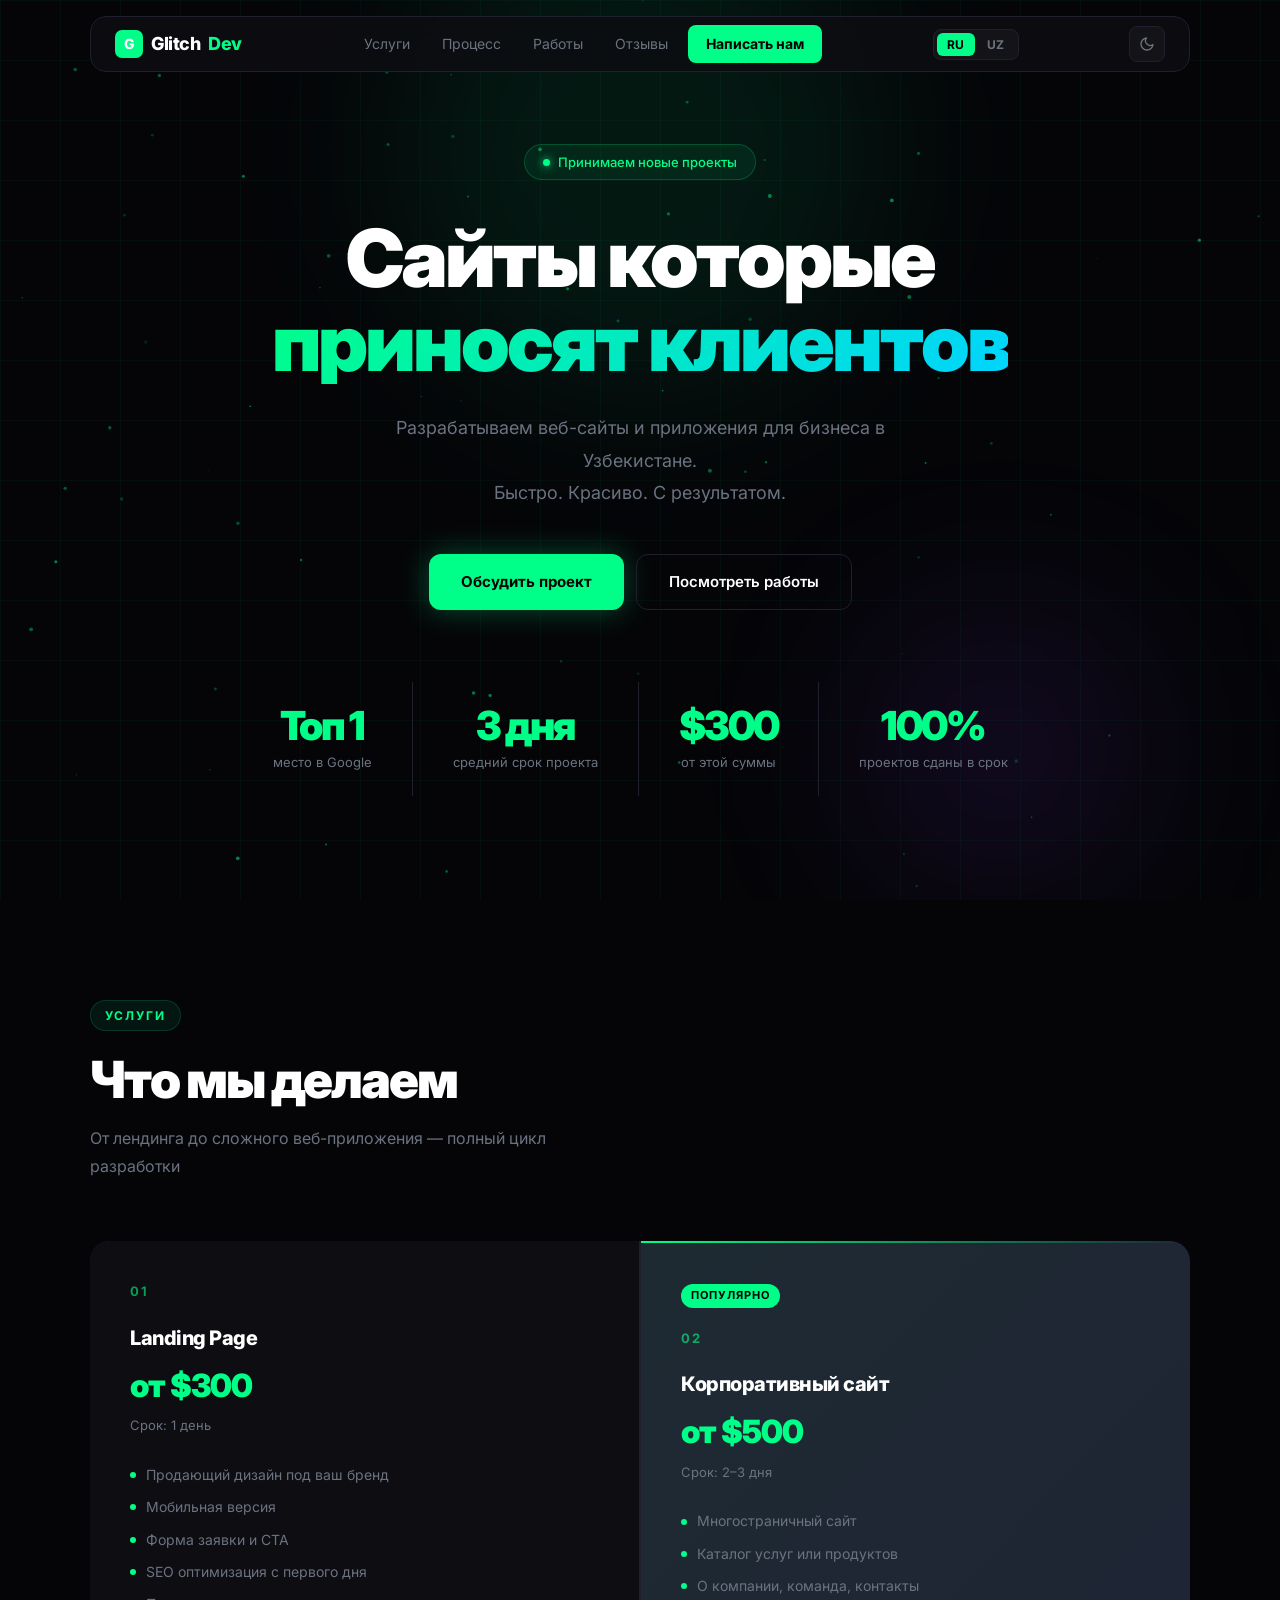
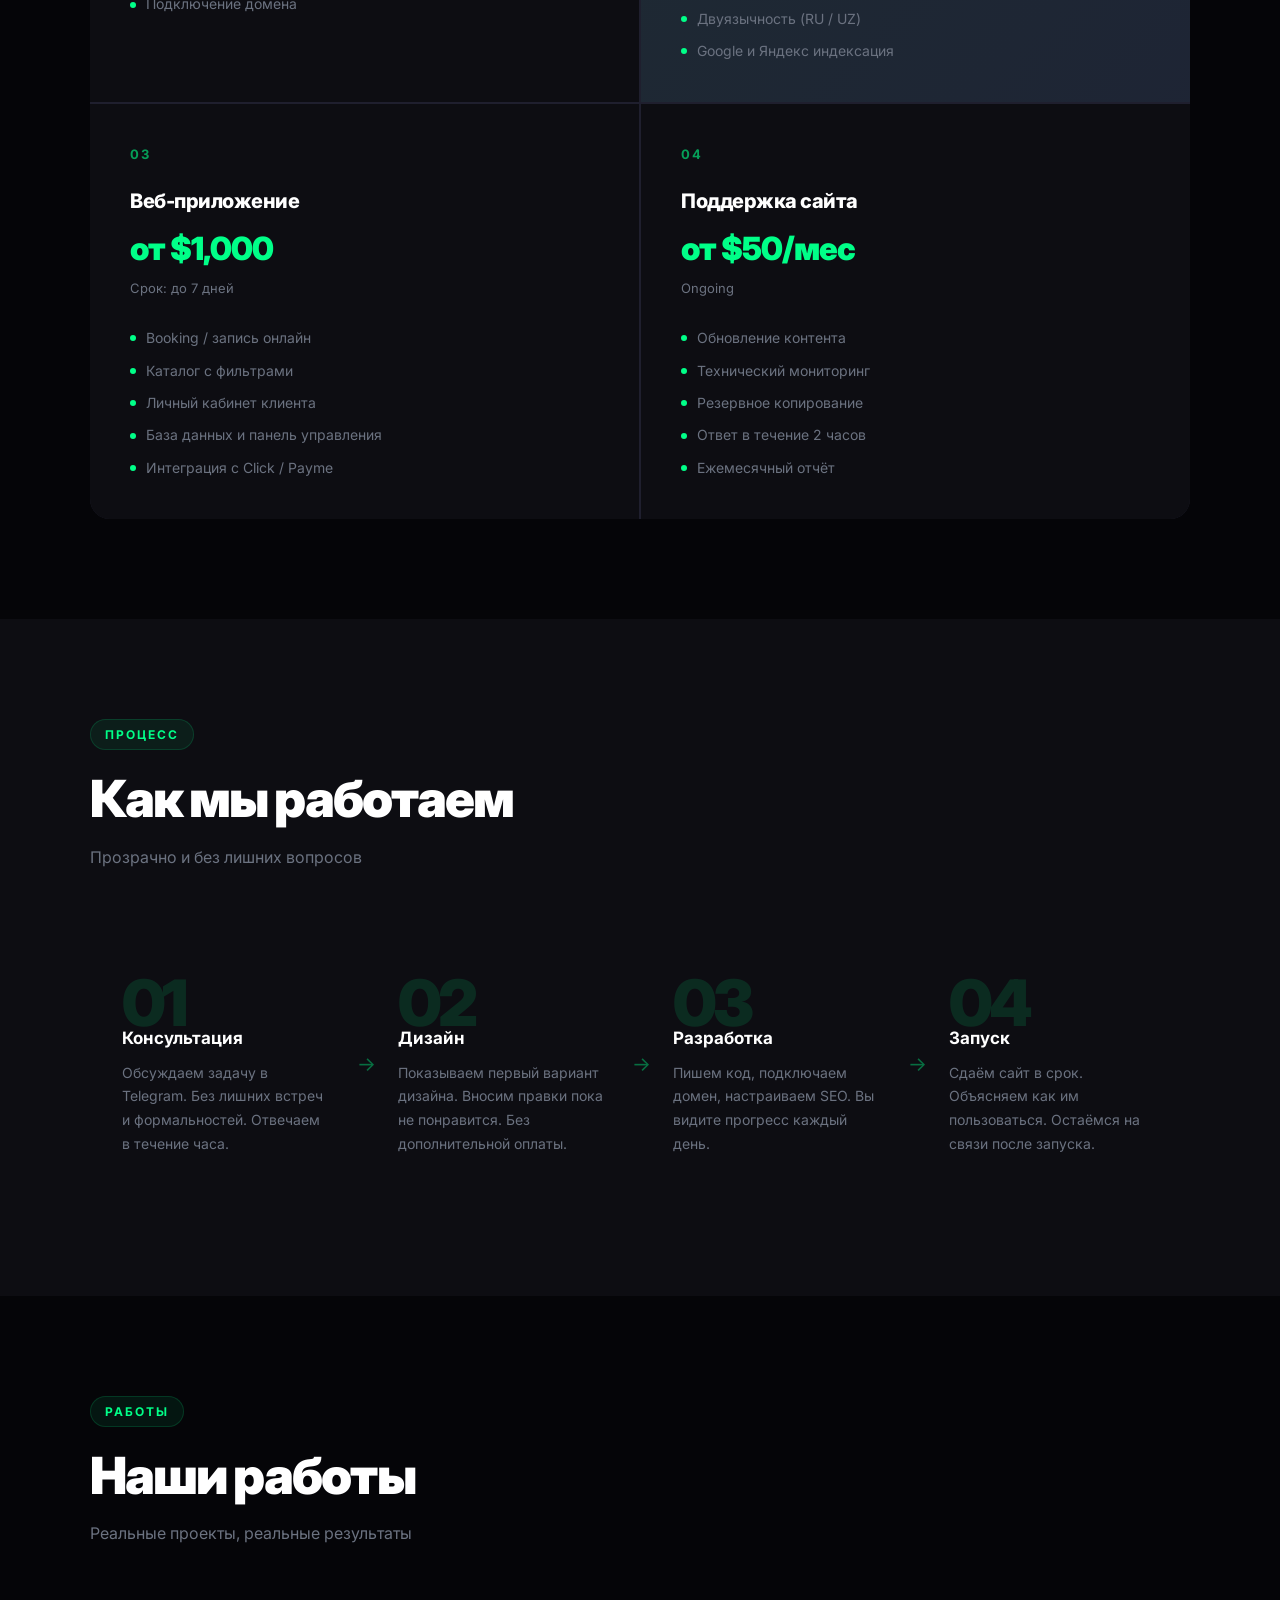
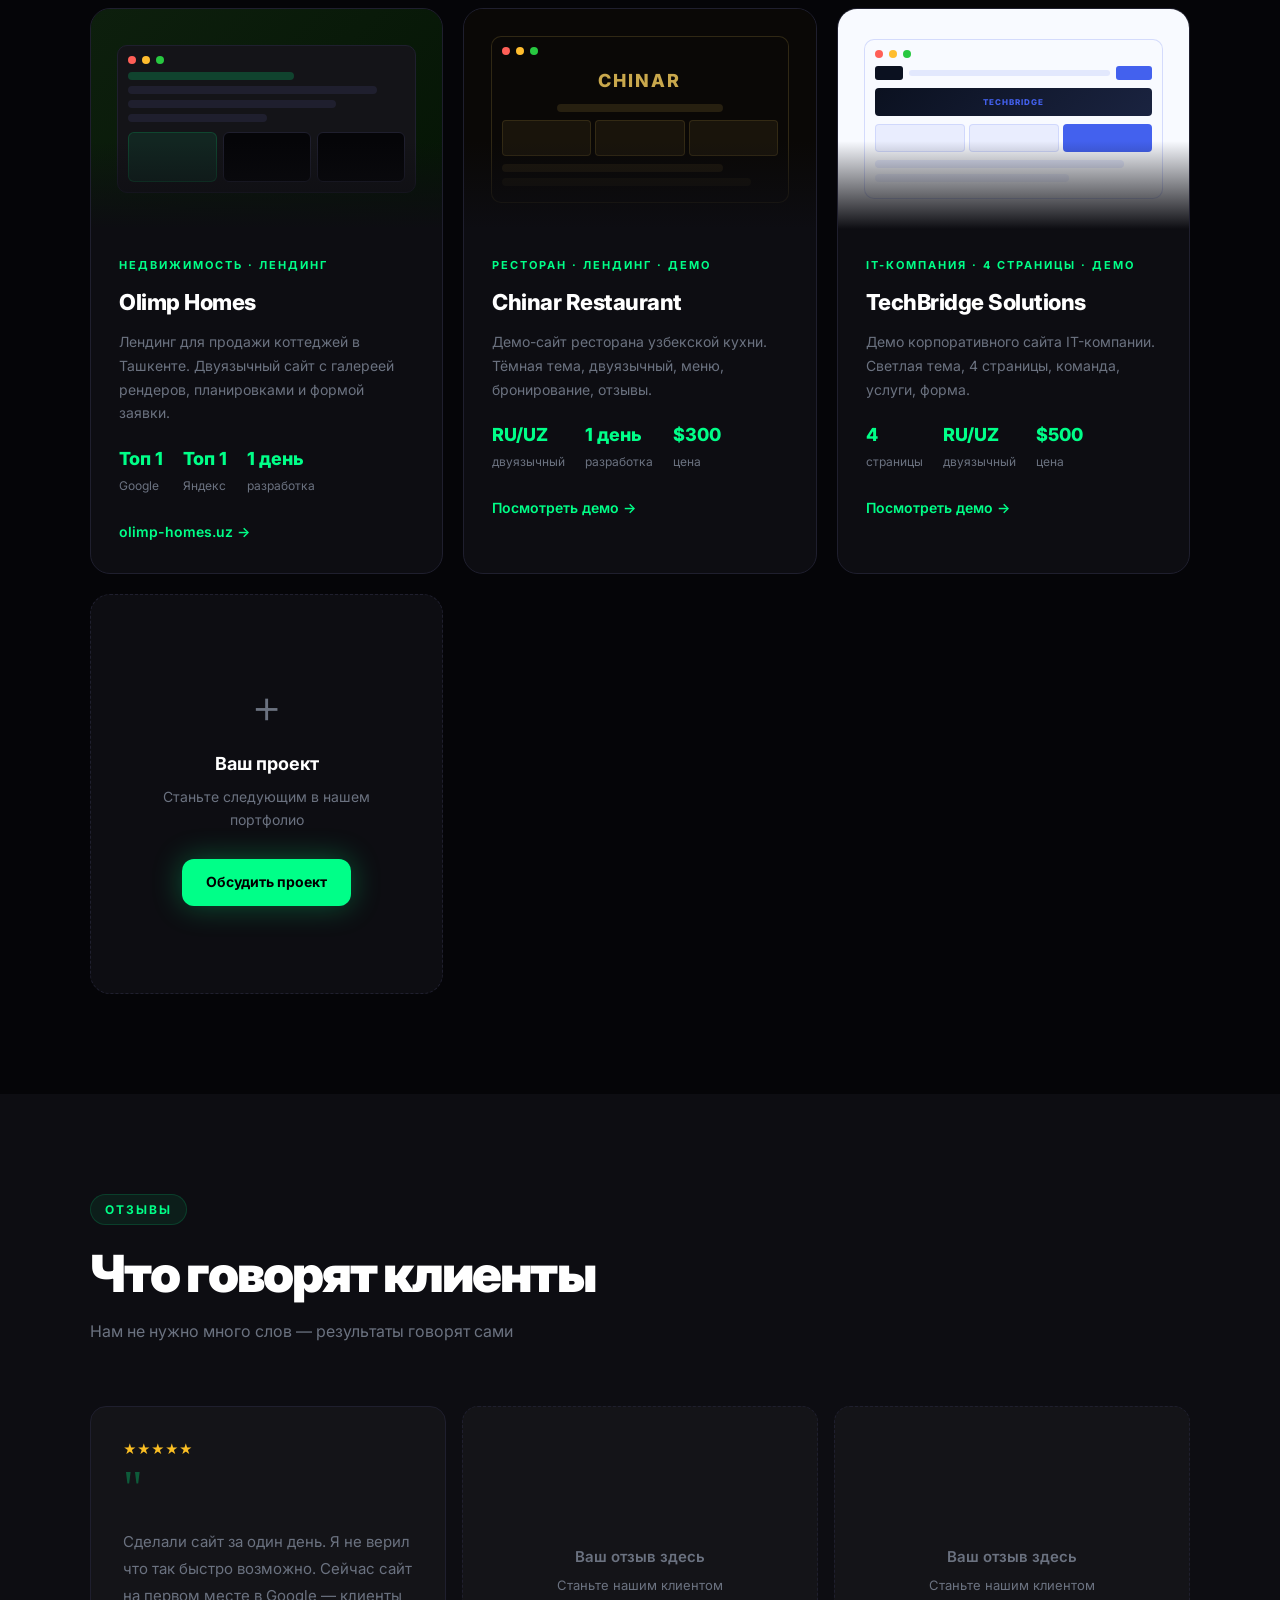
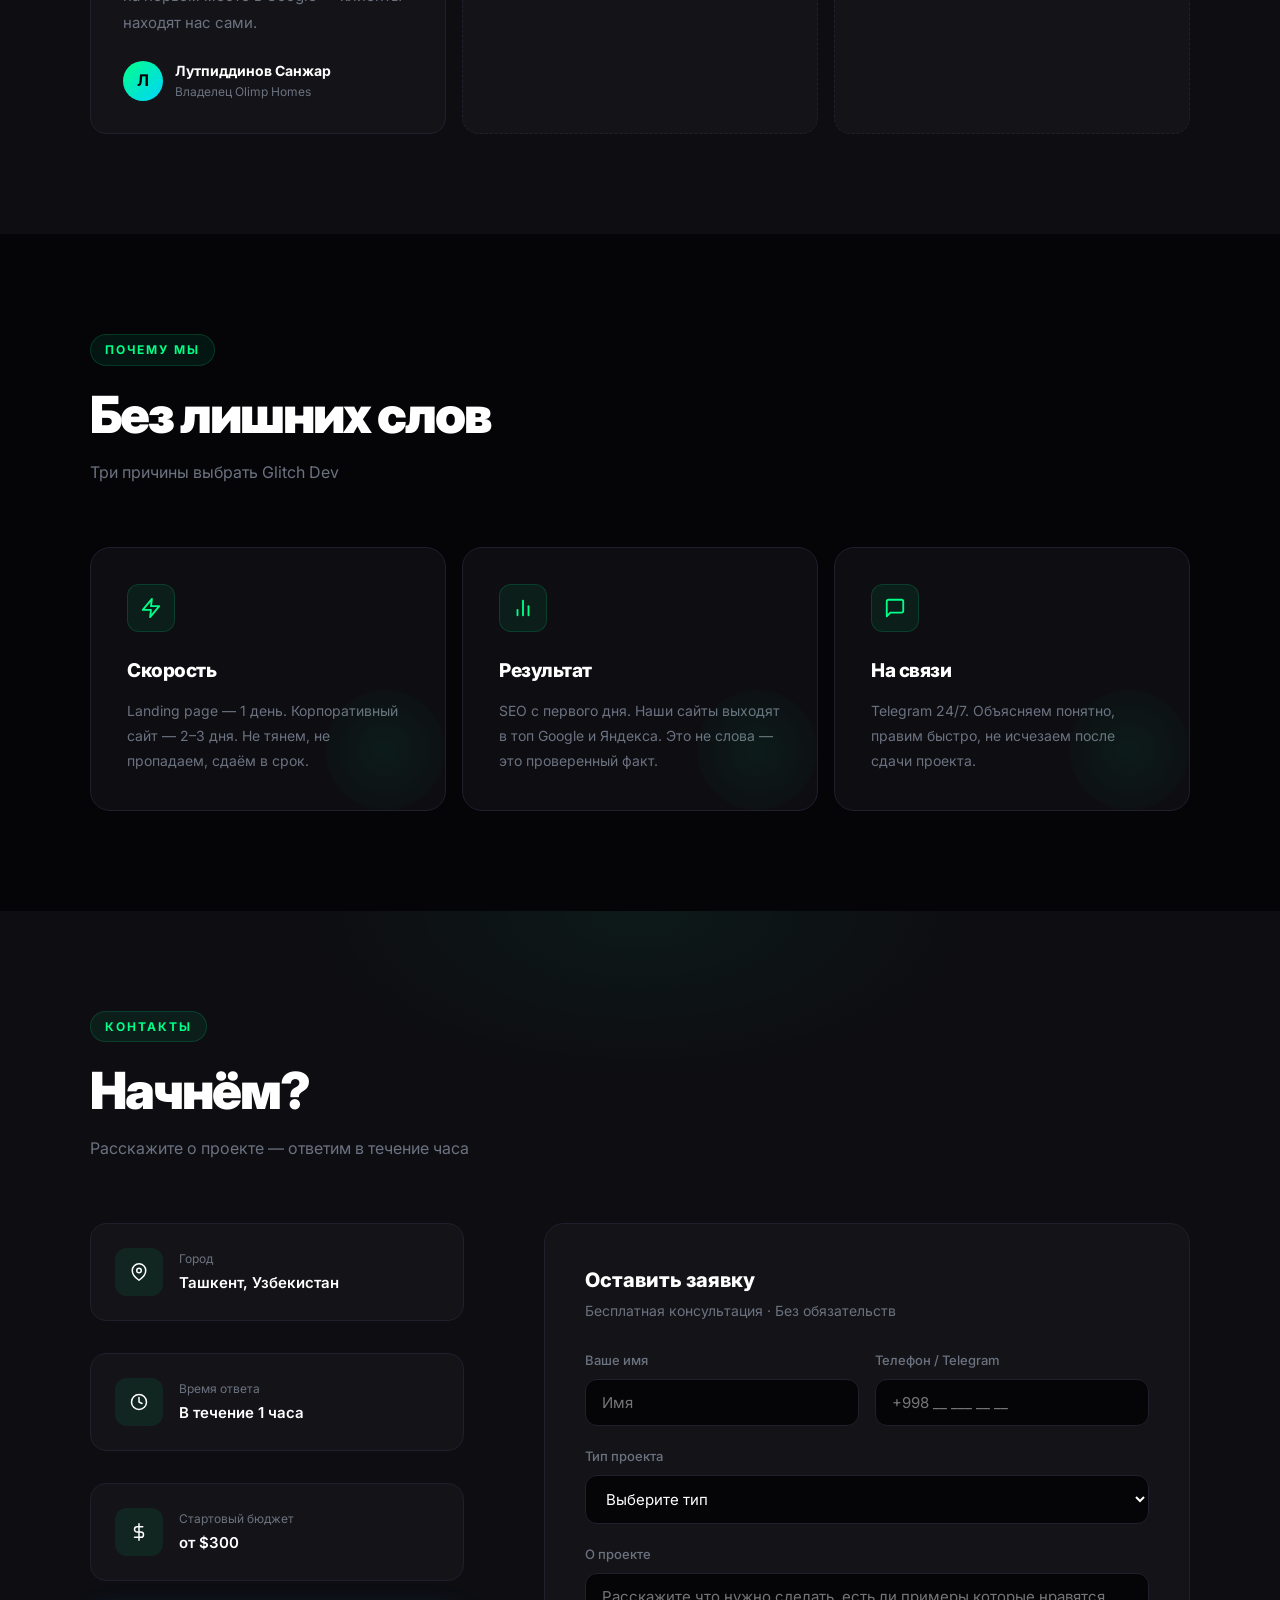
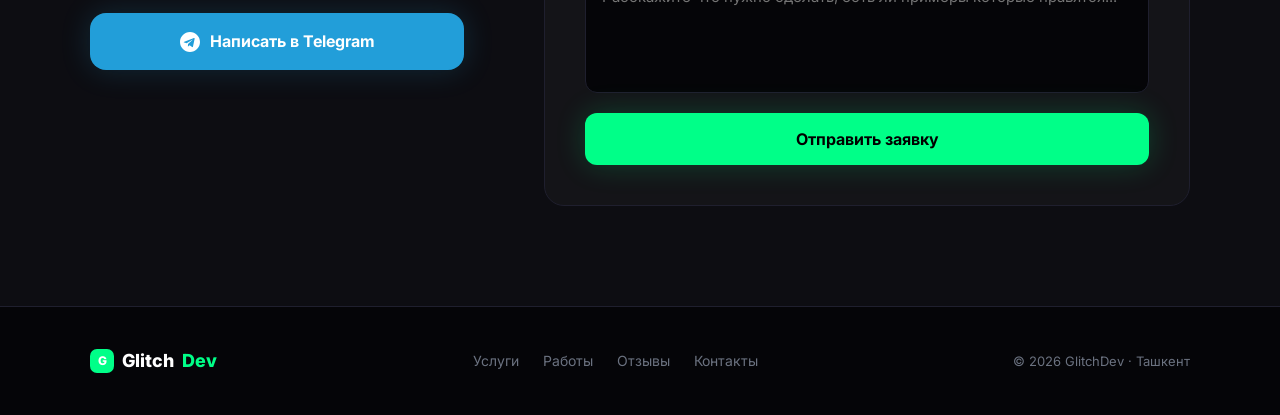
==== commit e1961db8: "Add SVG favicon" ====
--- a/index.html
+++ b/index.html
@@ -7,6 +7,7 @@
   <meta name="description" content="Glitch Dev — агентство веб-разработки в Ташкенте. Создаём сайты и приложения для бизнеса. Landing page от $300, сайт за 1-3 дня.">
   <meta name="keywords" content="веб разработка Ташкент, сайт на заказ Узбекистан, GlitchDev, разработка сайтов, landing page, корпоративный сайт">
   <meta name="robots" content="index, follow">
+  <link rel="icon" type="image/svg+xml" href="favicon.svg">
   <link rel="canonical" href="https://glitchdev.uz/">
   <meta property="og:title" content="Glitch Dev — Веб-разработка в Ташкенте">
   <meta property="og:description" content="Сайты и приложения для бизнеса в Узбекистане. Landing page от $300, сайт за 1-3 дня.">
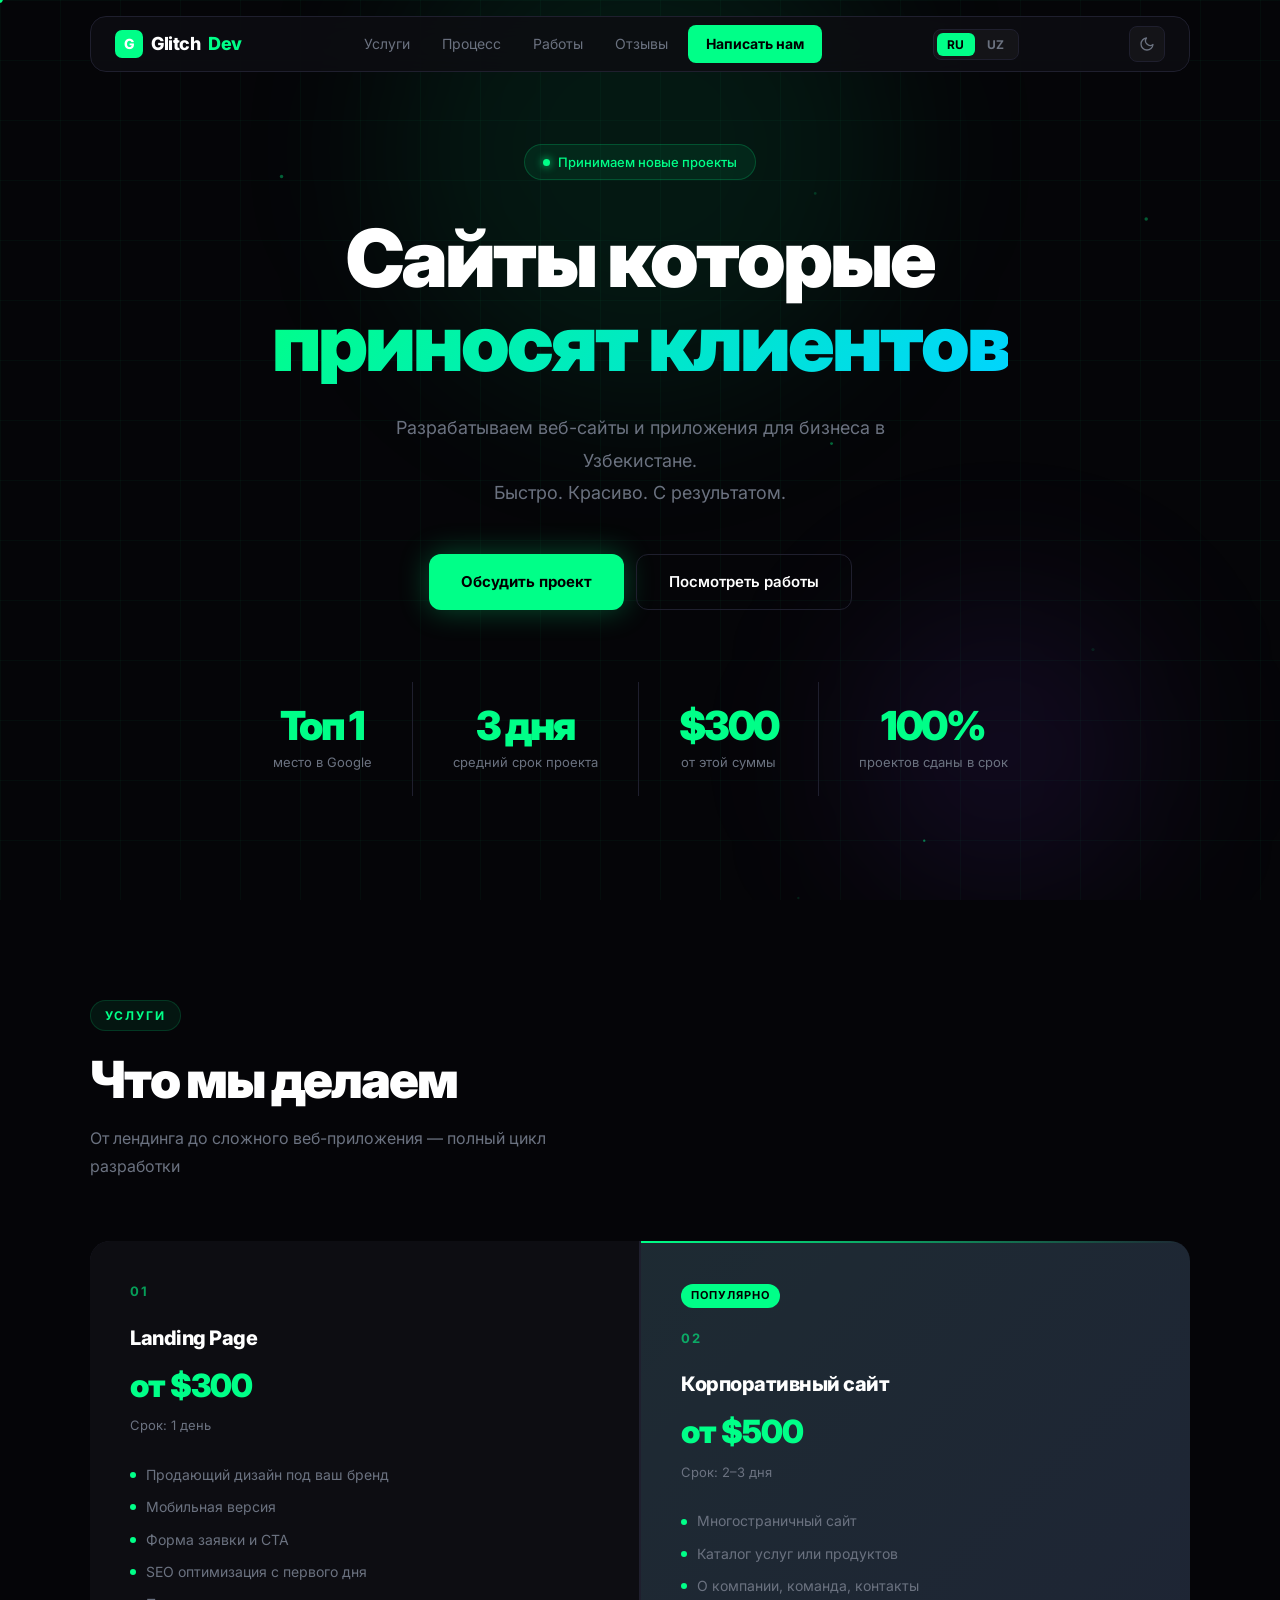
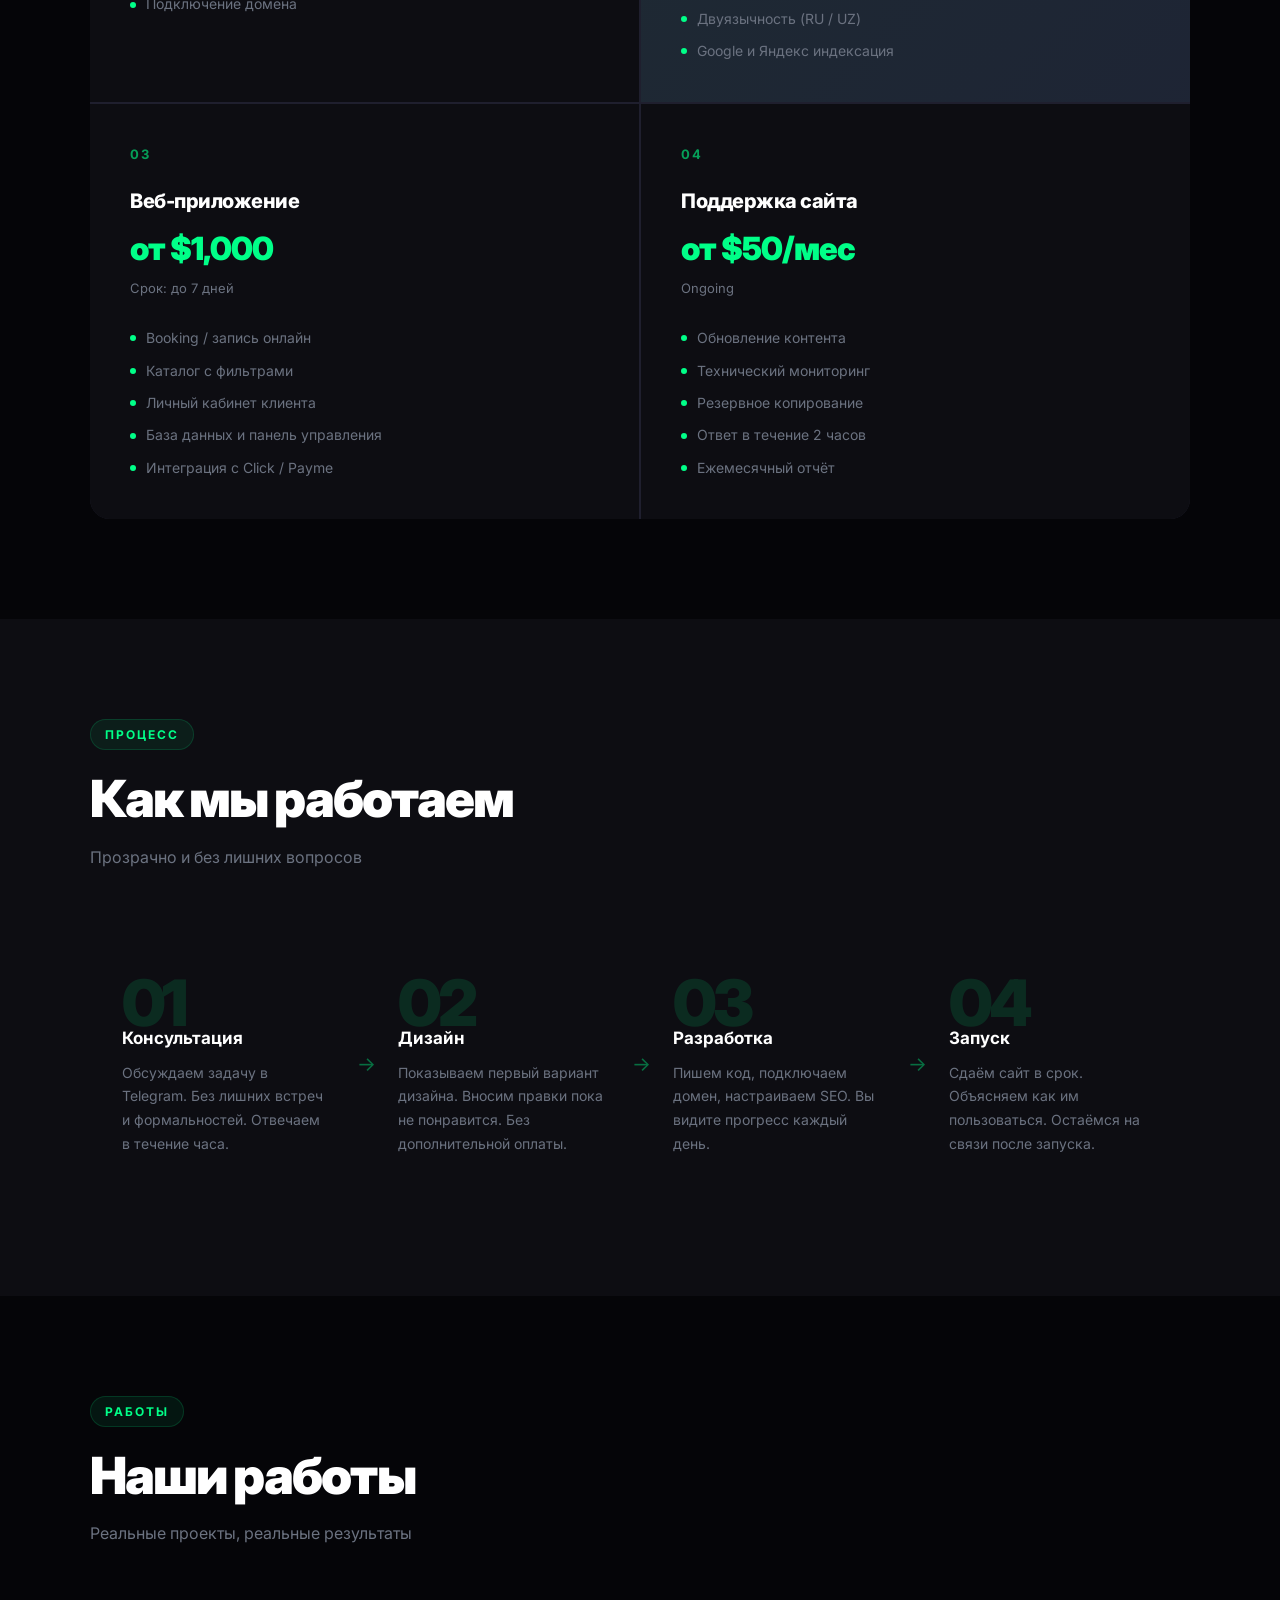
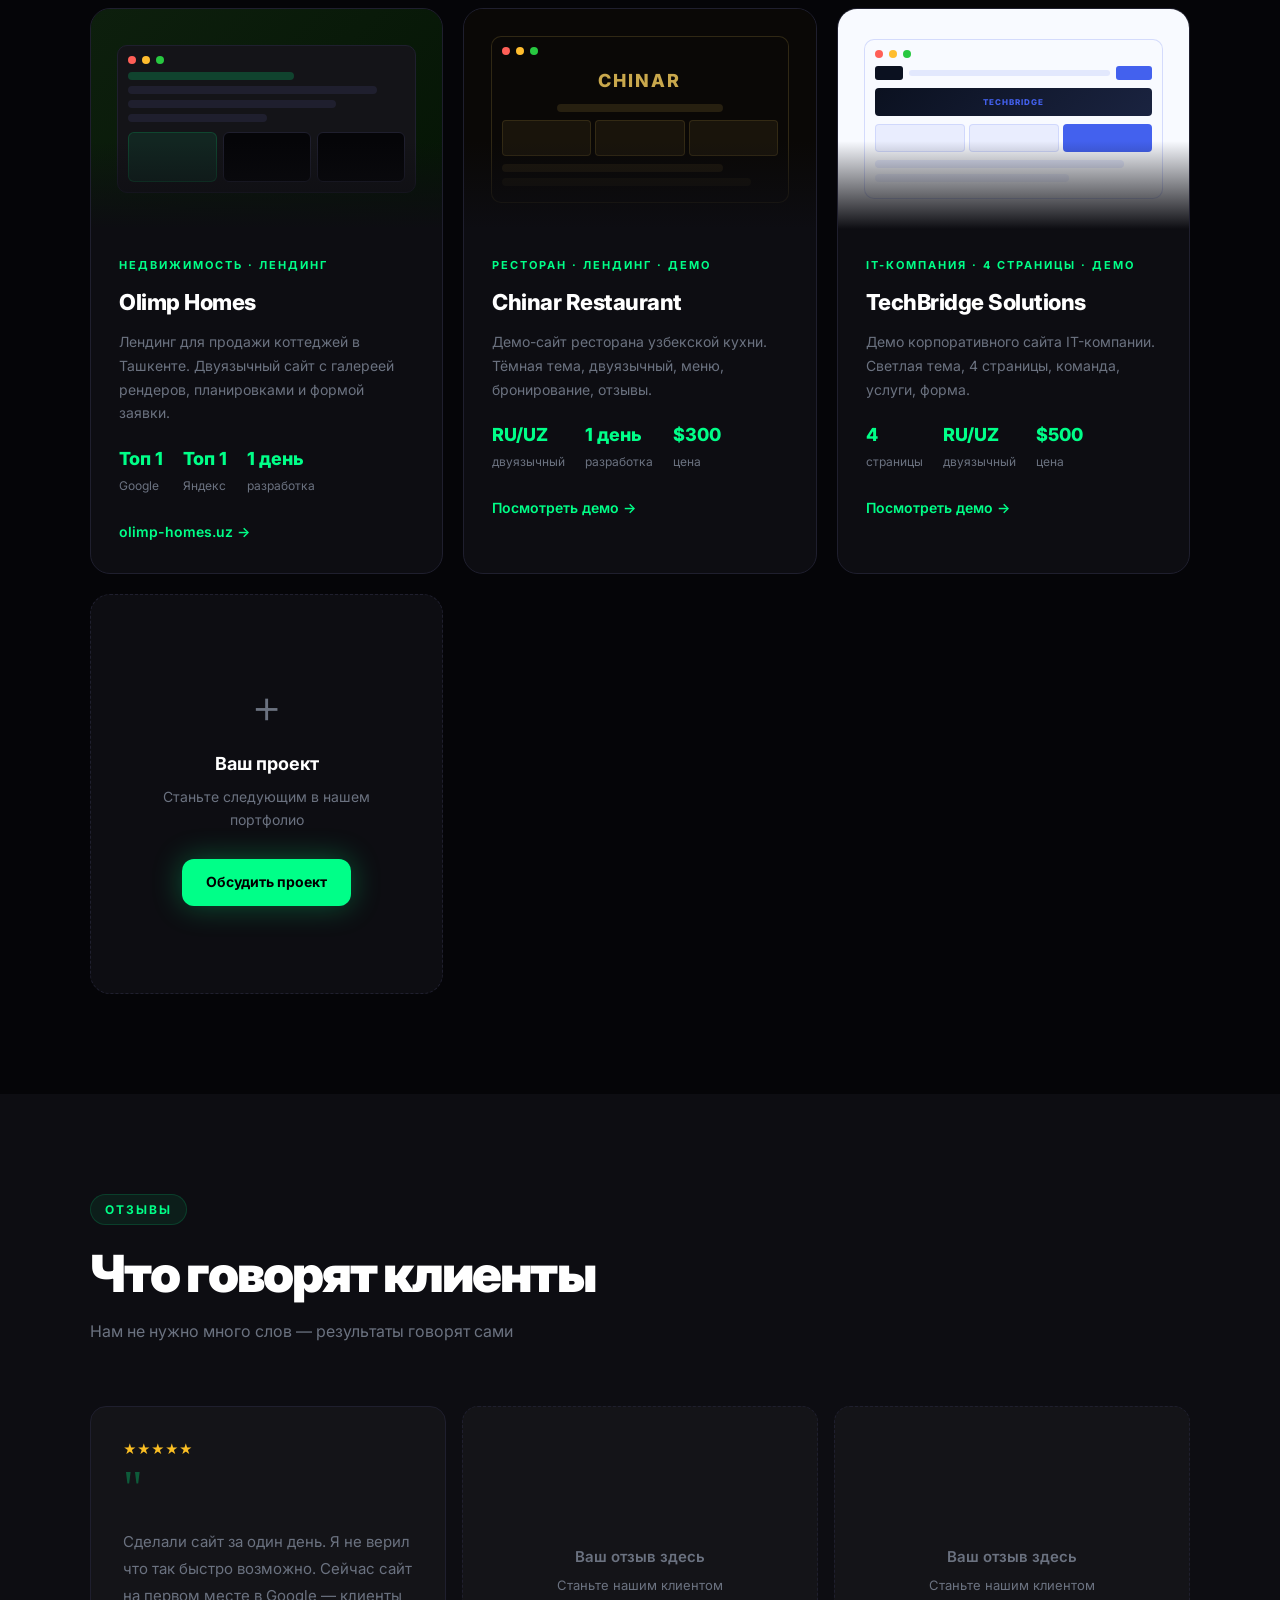
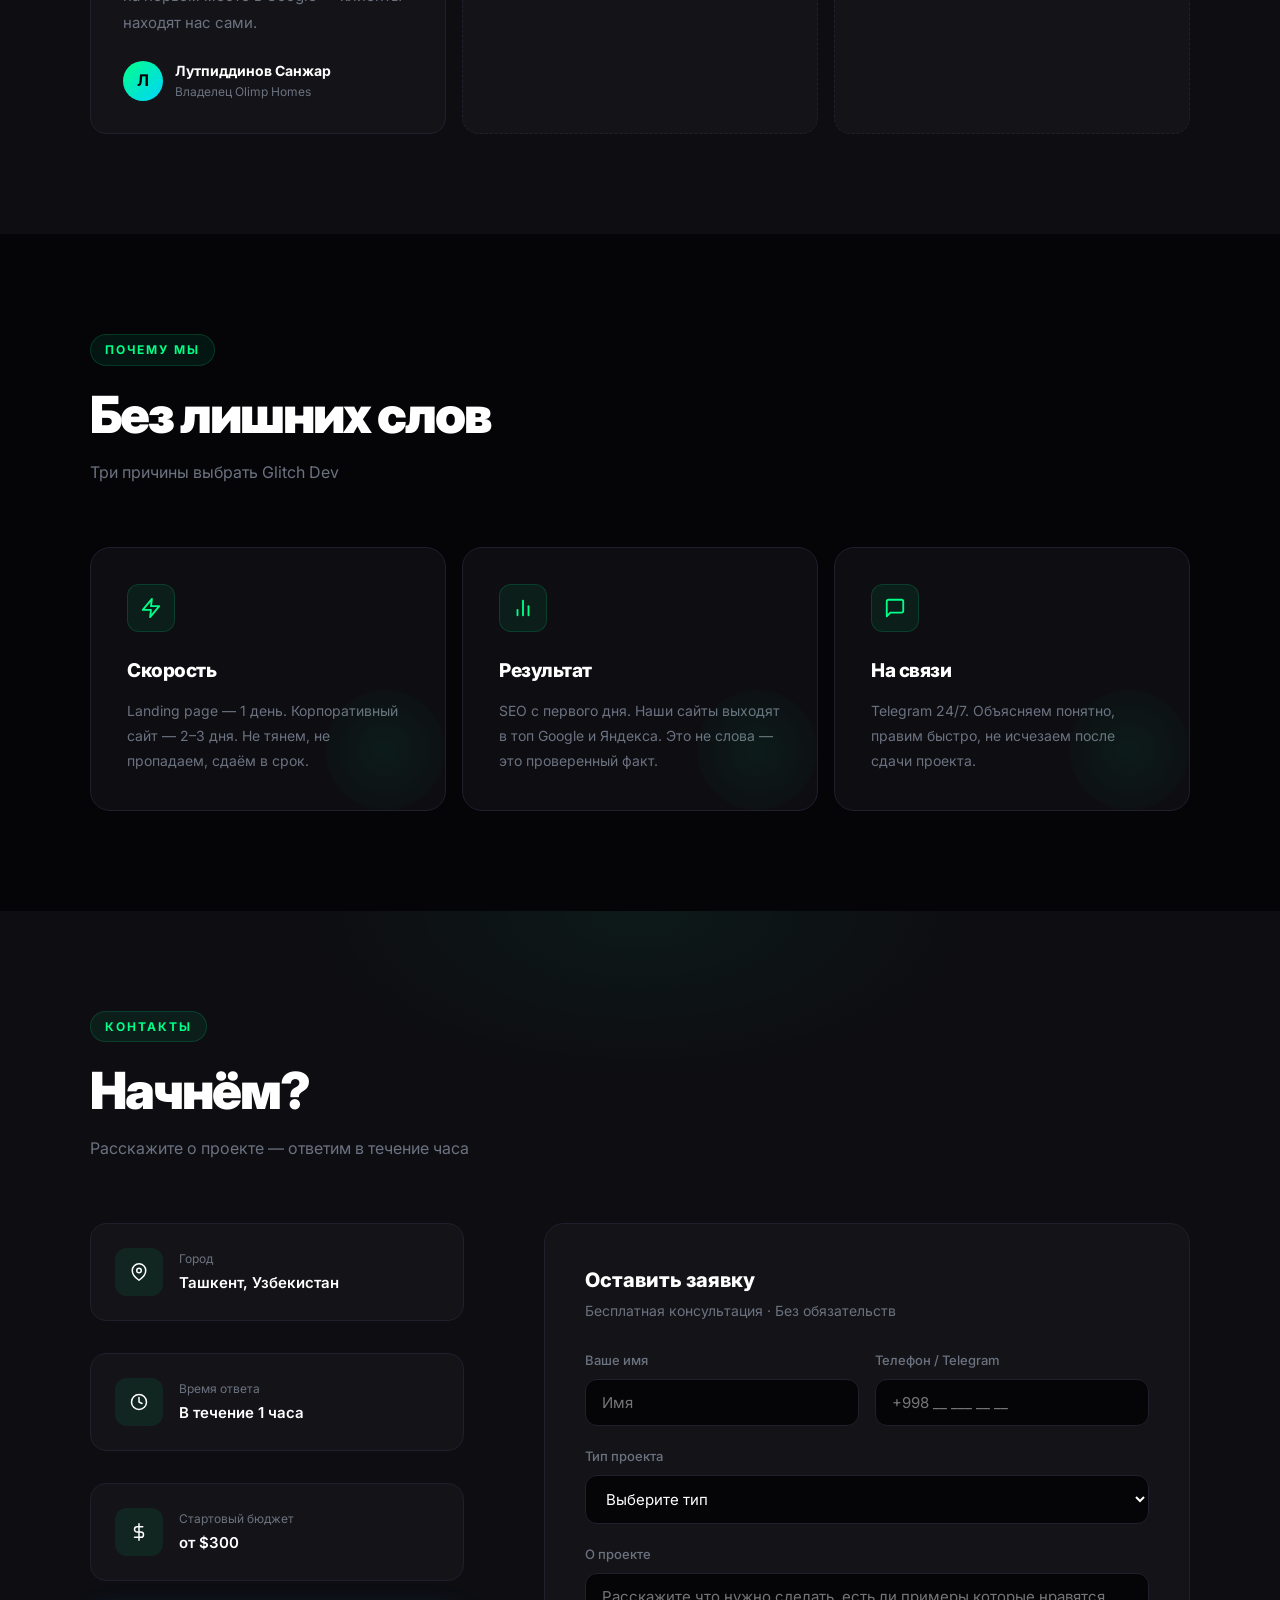
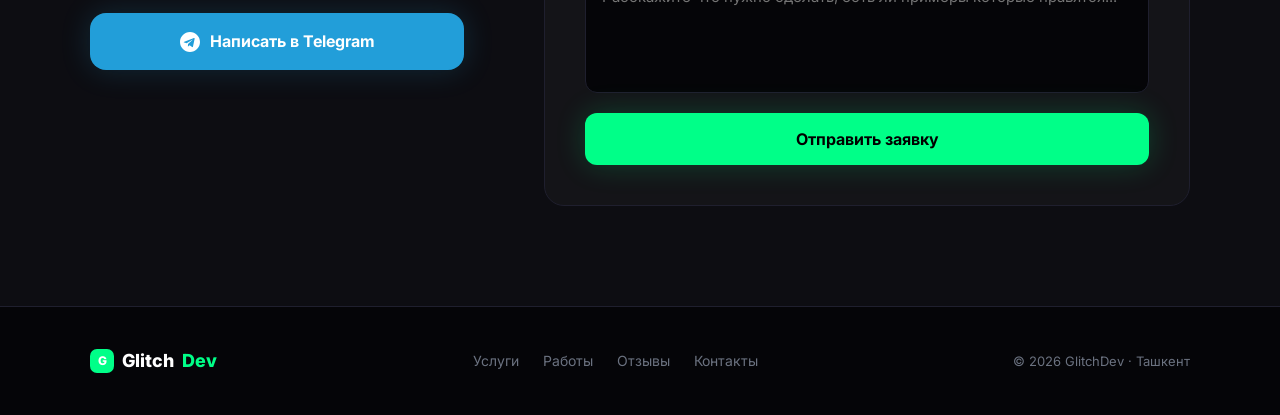
==== commit 06b05a0e: "Add Yandex Metrika counter (ID: 109571497) to all pages" ====
--- a/index.html
+++ b/index.html
@@ -16,6 +16,18 @@
   <link rel="preconnect" href="https://fonts.googleapis.com">
   <link href="https://fonts.googleapis.com/css2?family=Inter:wght@400;500;600;700;800;900&display=swap" rel="stylesheet">
   <link rel="stylesheet" href="css/style.css">
+<!-- Yandex.Metrika counter -->
+<script type="text/javascript">
+    (function(m,e,t,r,i,k,a){
+        m[i]=m[i]||function(){(m[i].a=m[i].a||[]).push(arguments)};
+        m[i].l=1*new Date();
+        for (var j = 0; j < document.scripts.length; j++) {if (document.scripts[j].src === r) { return; }}
+        k=e.createElement(t),a=e.getElementsByTagName(t)[0],k.async=1,k.src=r,a.parentNode.insertBefore(k,a)
+    })(window, document,'script','https://mc.yandex.ru/metrika/tag.js?id=109571497', 'ym');
+    ym(109571497, 'init', {ssr:true, webvisor:true, clickmap:true, ecommerce:"dataLayer", referrer: document.referrer, url: location.href, accurateTrackBounce:true, trackLinks:true});
+</script>
+<noscript><div><img src="https://mc.yandex.ru/watch/109571497" style="position:absolute; left:-9999px;" alt="" /></div></noscript>
+<!-- /Yandex.Metrika counter -->
 </head>
 <body>
 
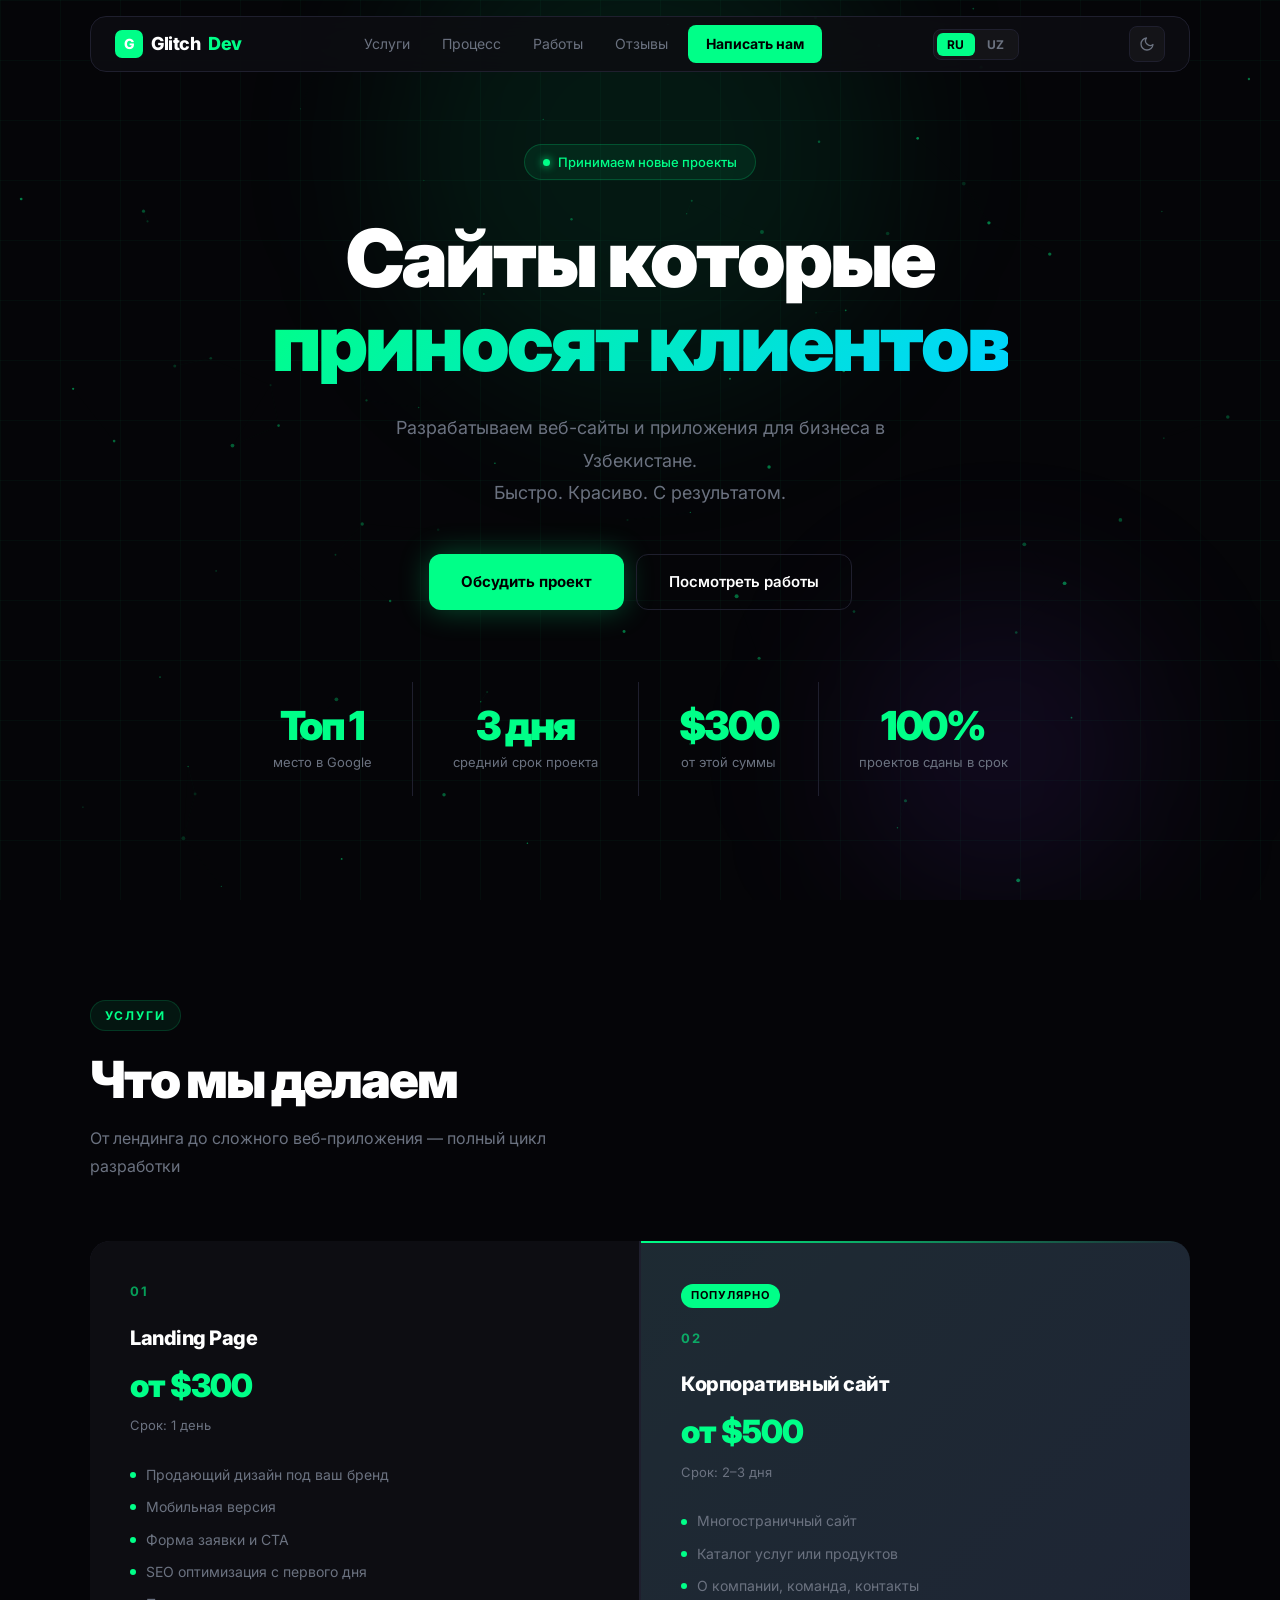
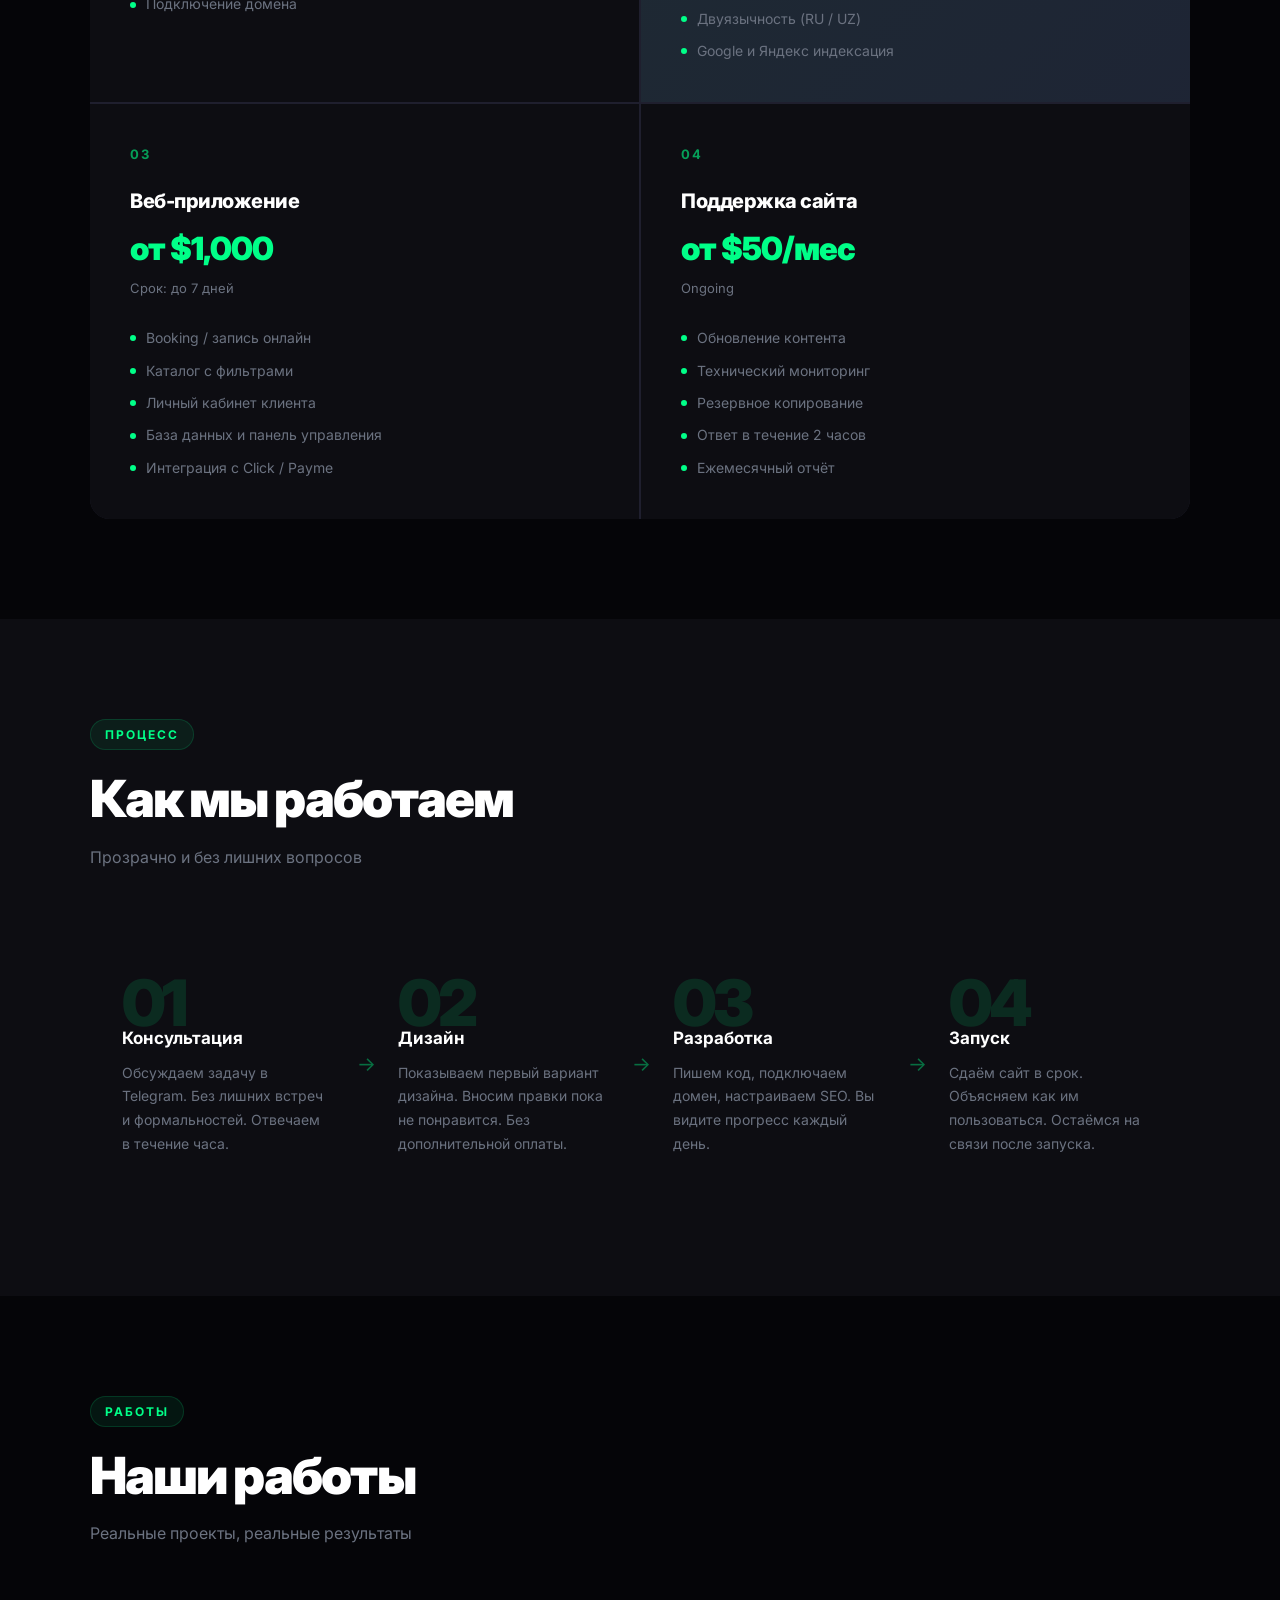
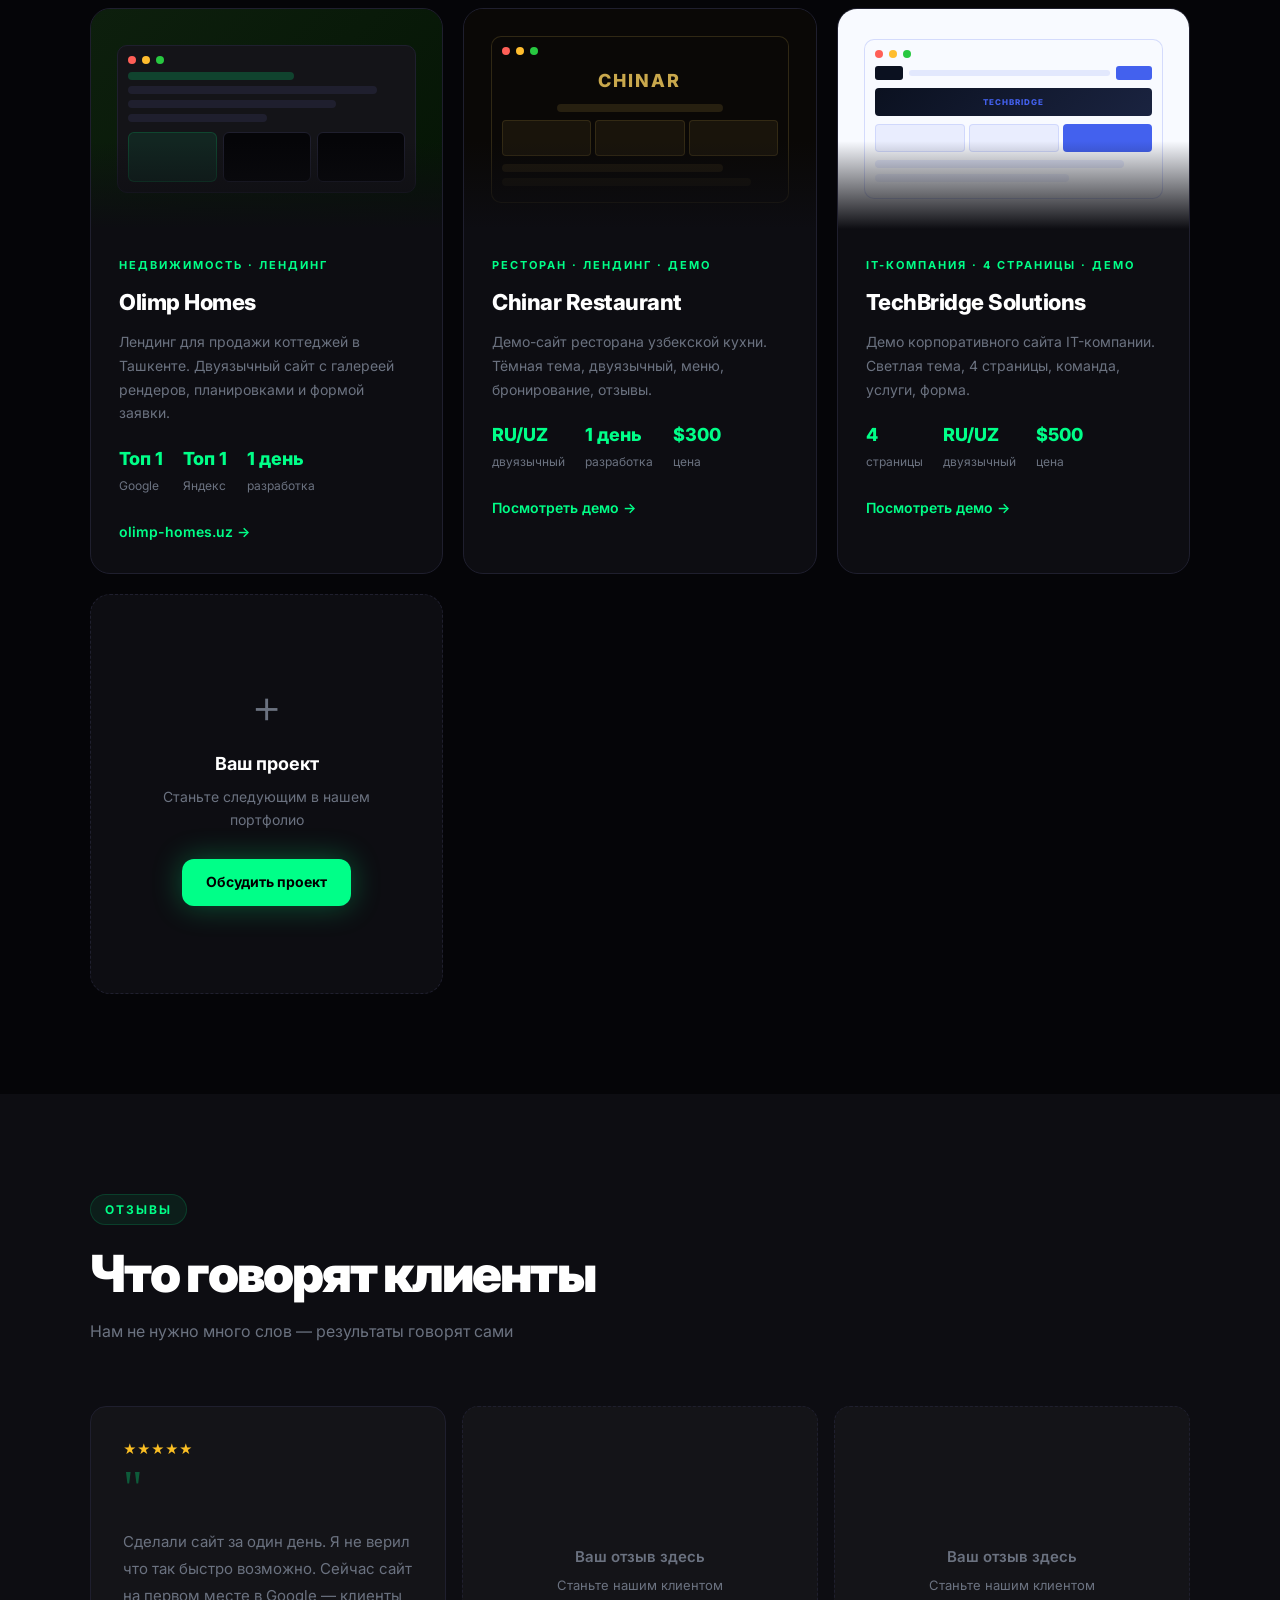
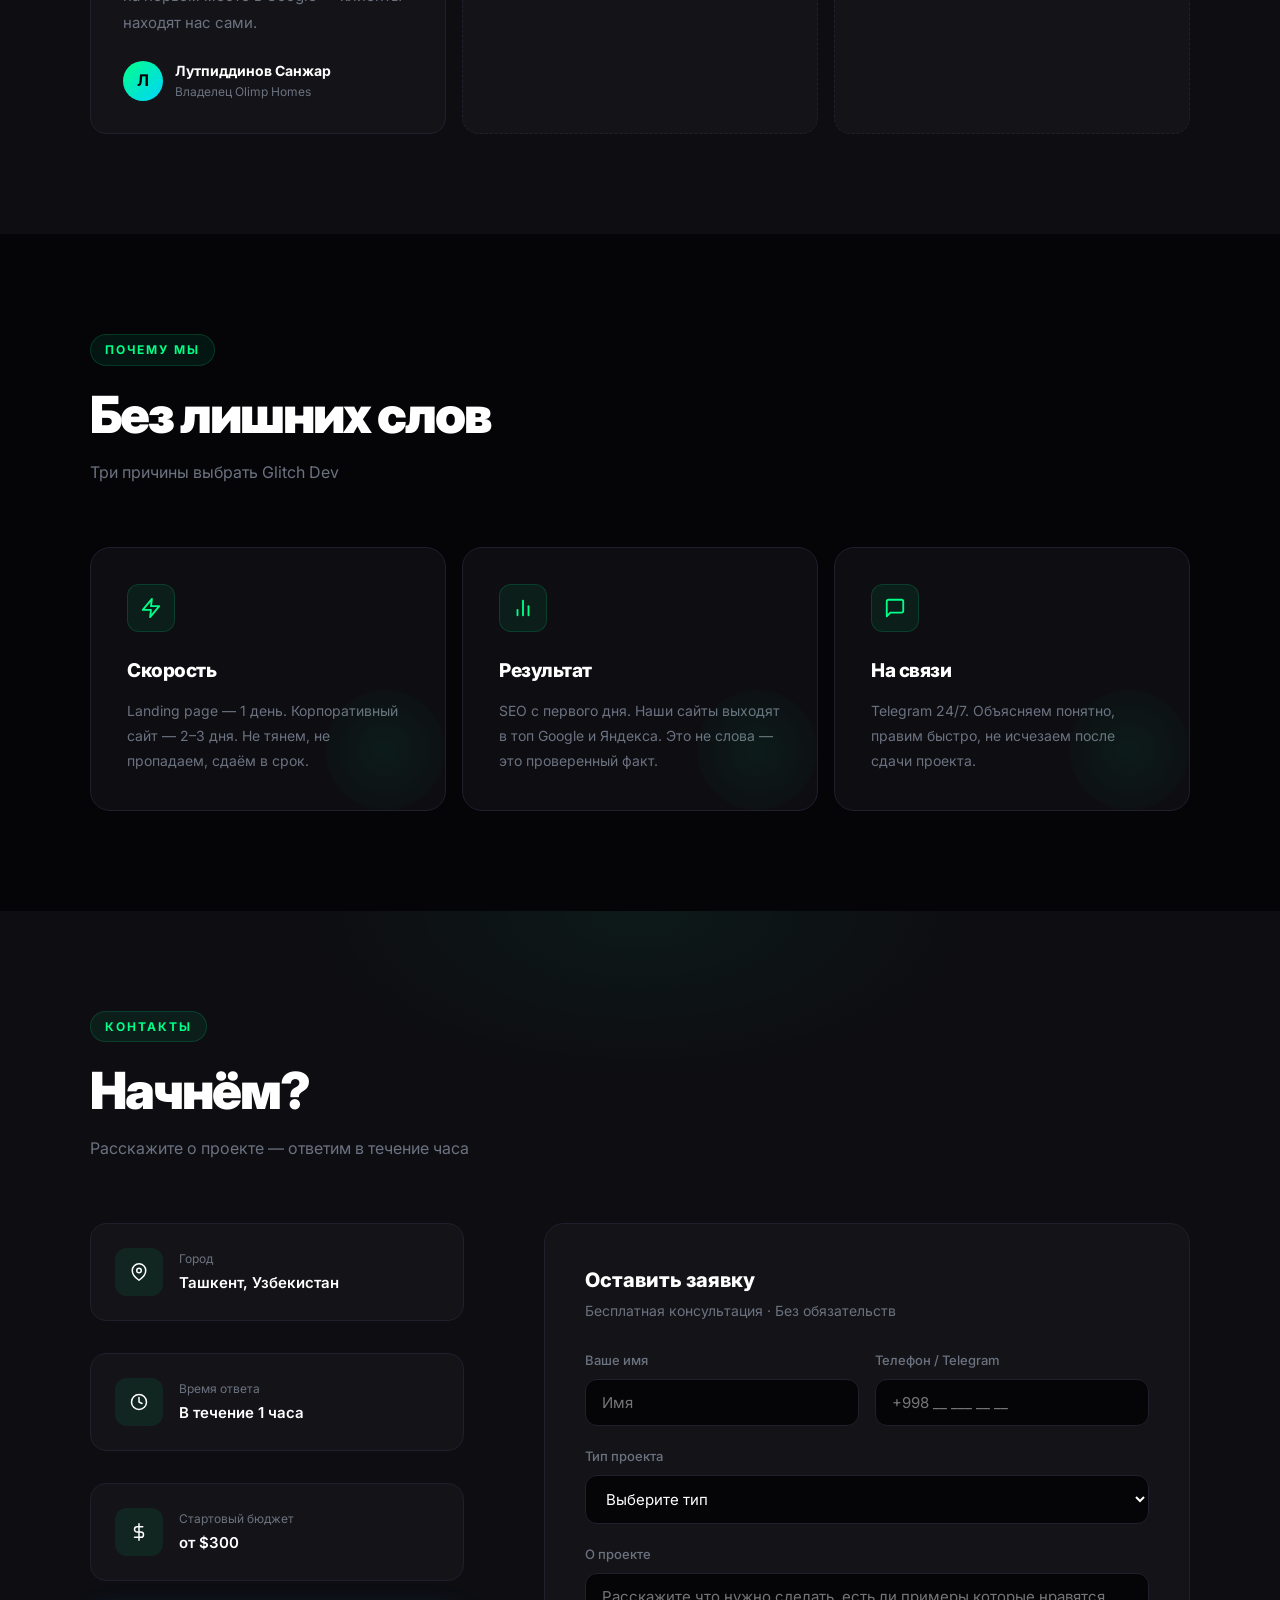
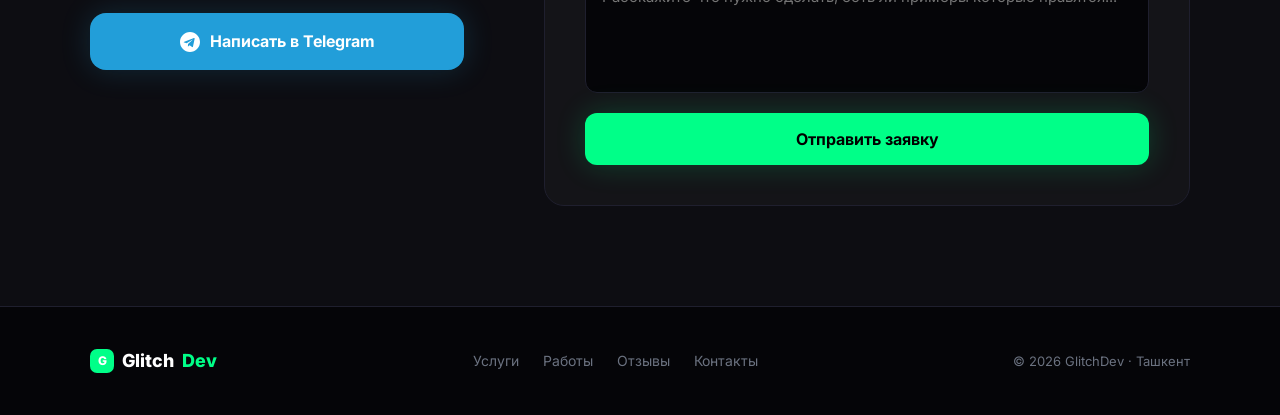
==== commit b4c370e5: "Add Google Analytics (G-6YMPX2XJYX) to all pages" ====
--- a/index.html
+++ b/index.html
@@ -28,6 +28,15 @@
 </script>
 <noscript><div><img src="https://mc.yandex.ru/watch/109571497" style="position:absolute; left:-9999px;" alt="" /></div></noscript>
 <!-- /Yandex.Metrika counter -->
+<!-- Google Analytics -->
+<script async src="https://www.googletagmanager.com/gtag/js?id=G-6YMPX2XJYX"></script>
+<script>
+  window.dataLayer = window.dataLayer || [];
+  function gtag(){dataLayer.push(arguments);}
+  gtag('js', new Date());
+  gtag('config', 'G-6YMPX2XJYX');
+</script>
+<!-- /Google Analytics -->
 </head>
 <body>
 
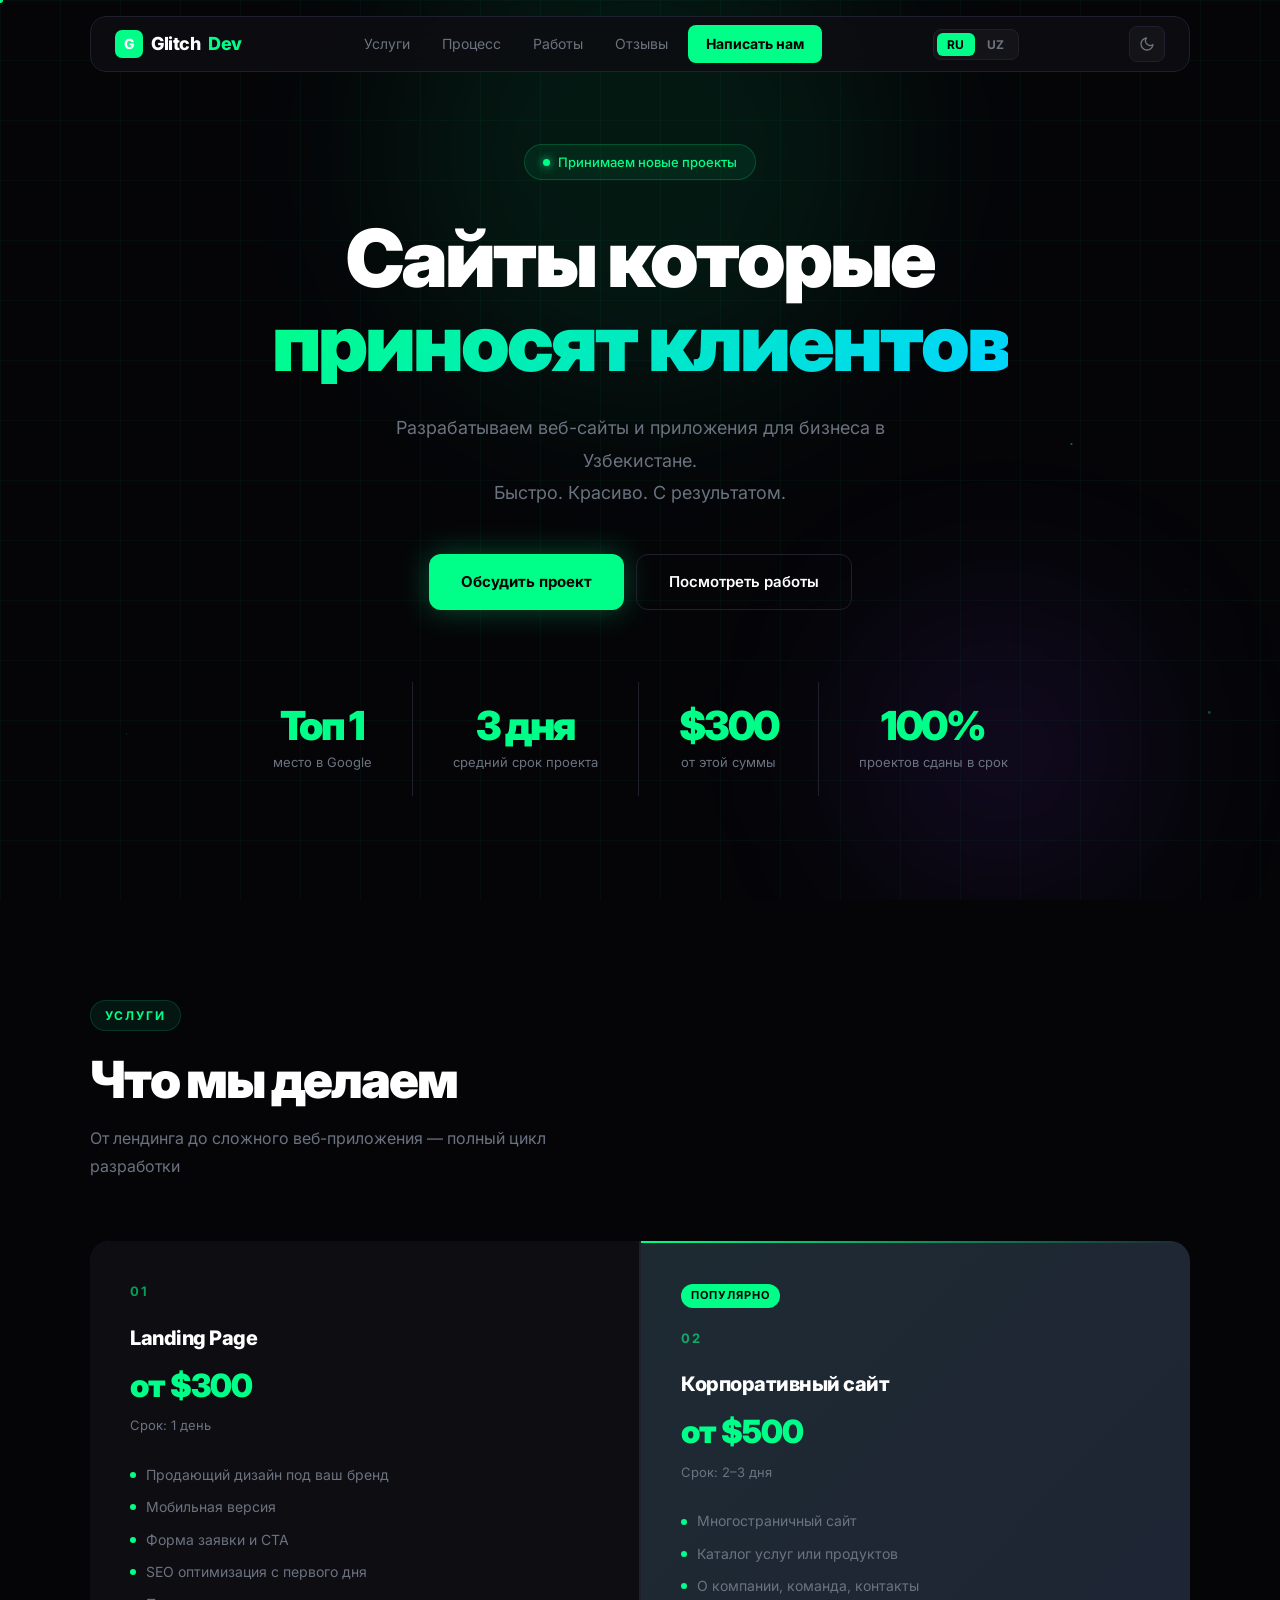
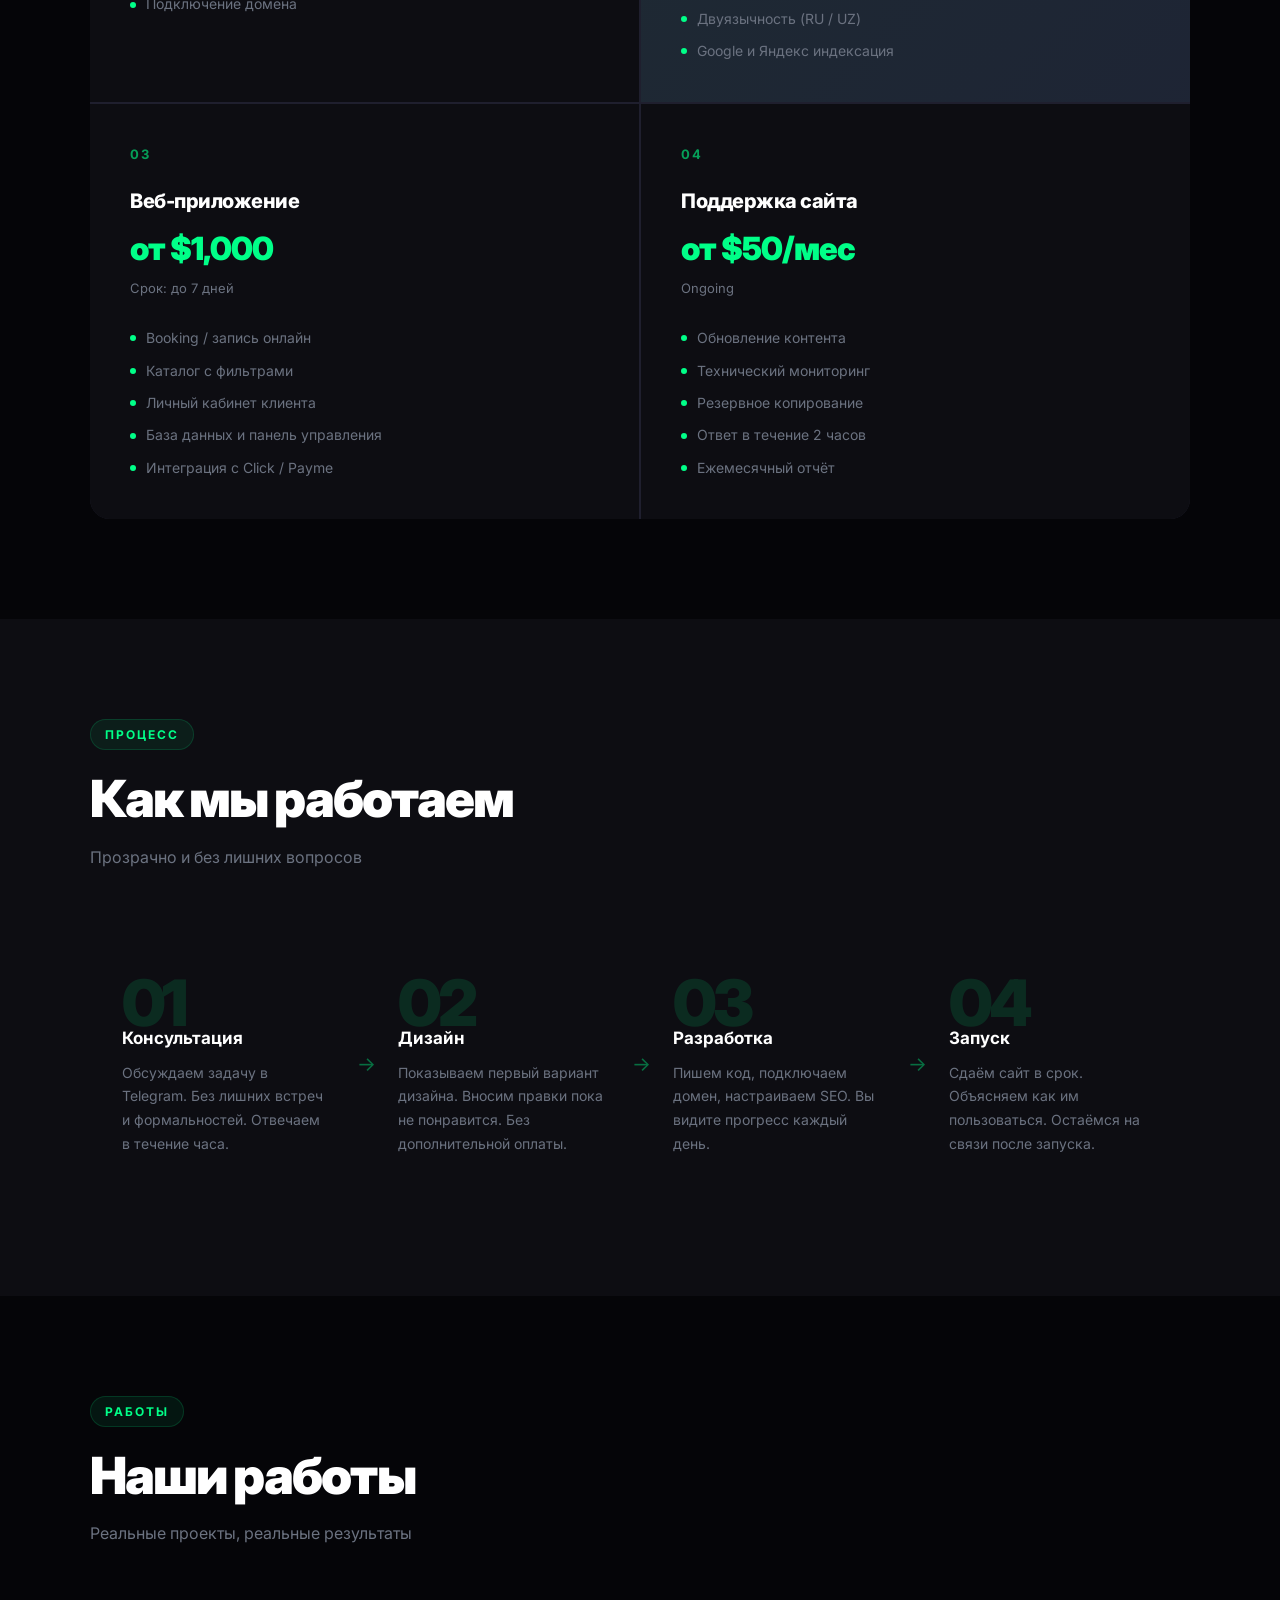
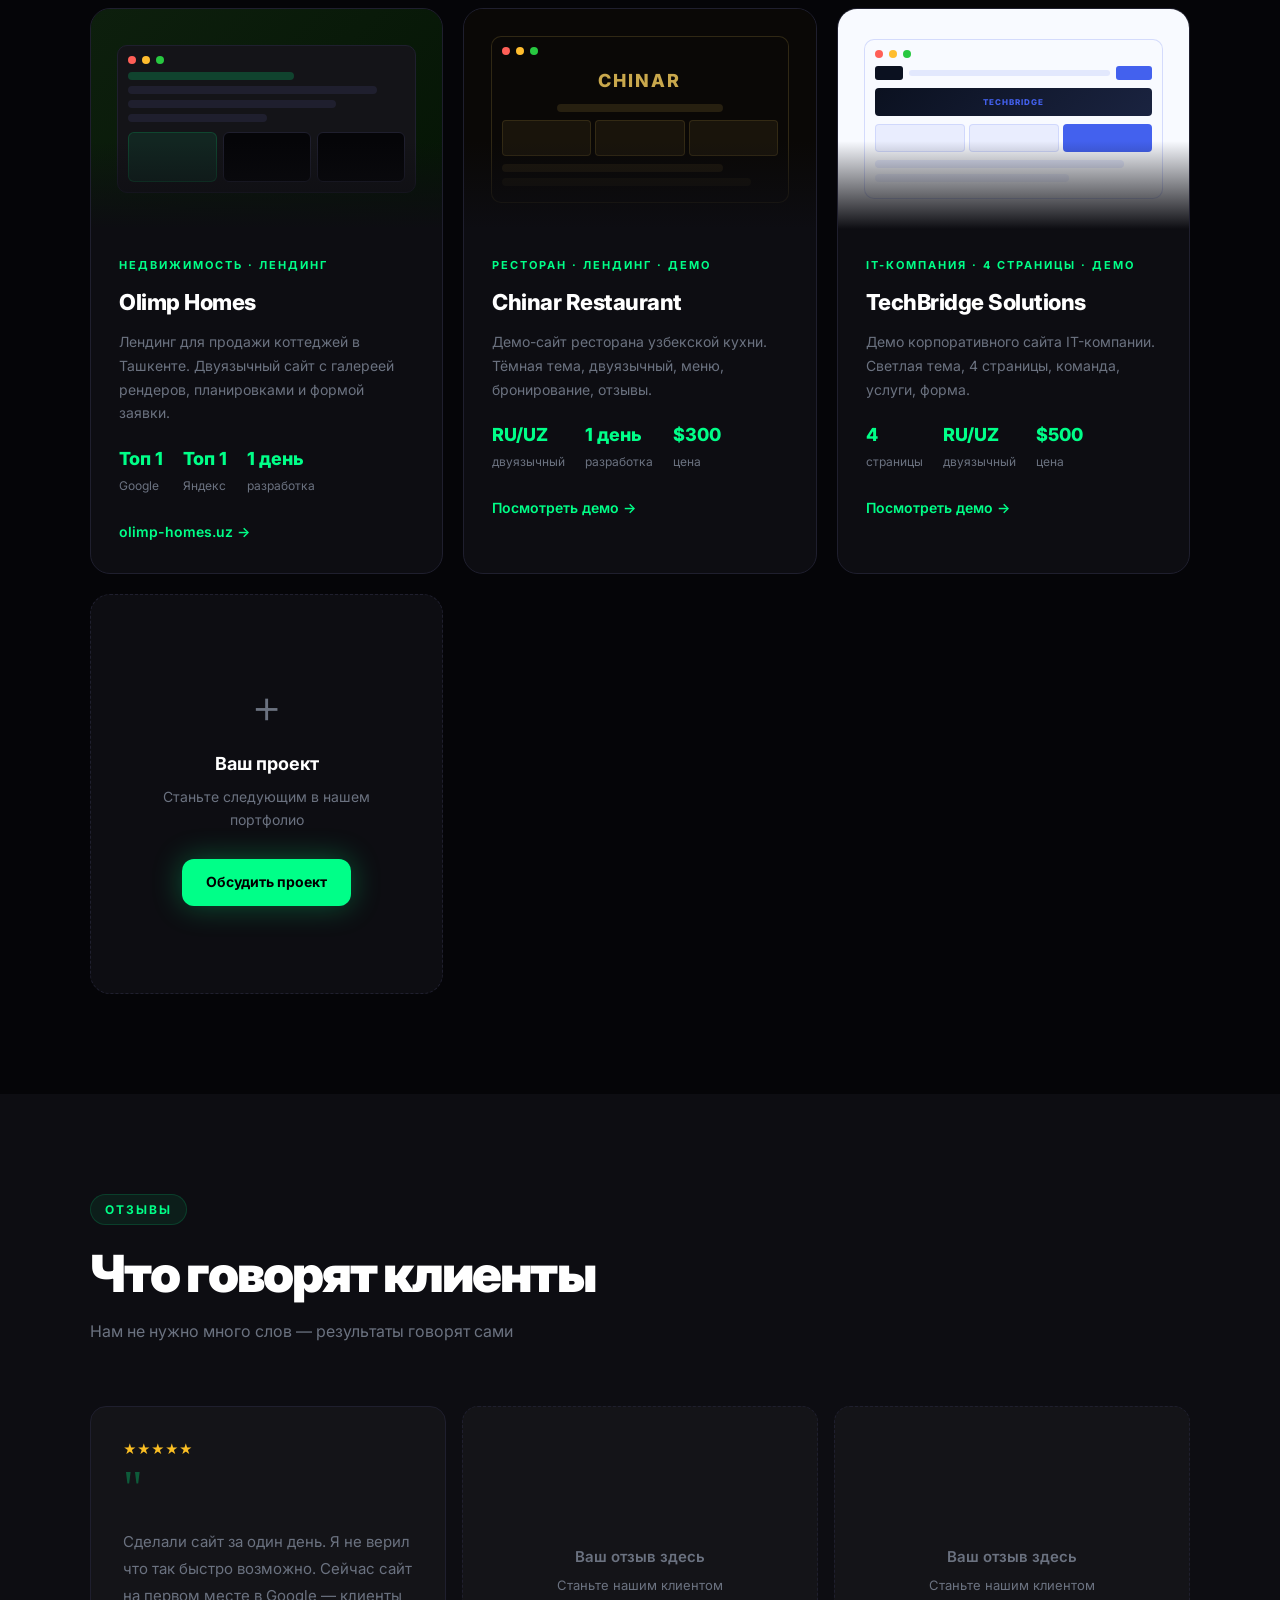
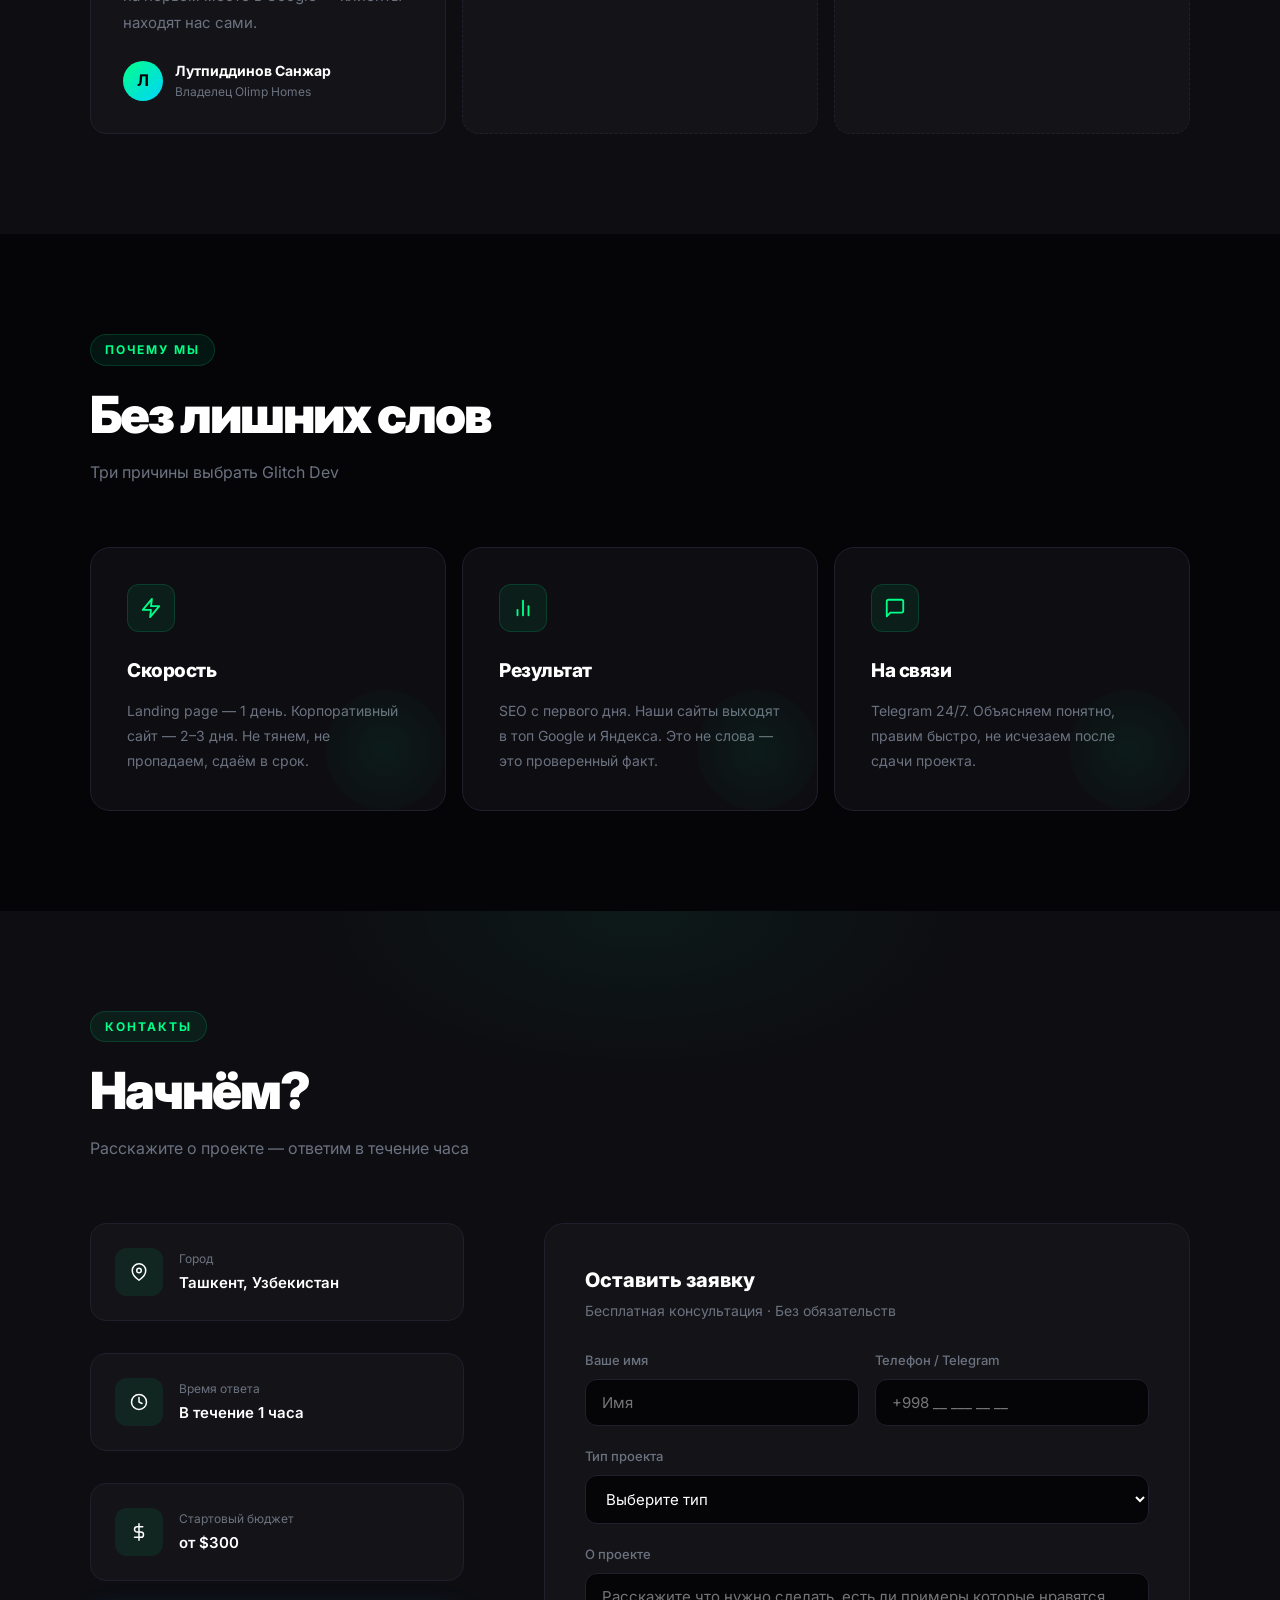
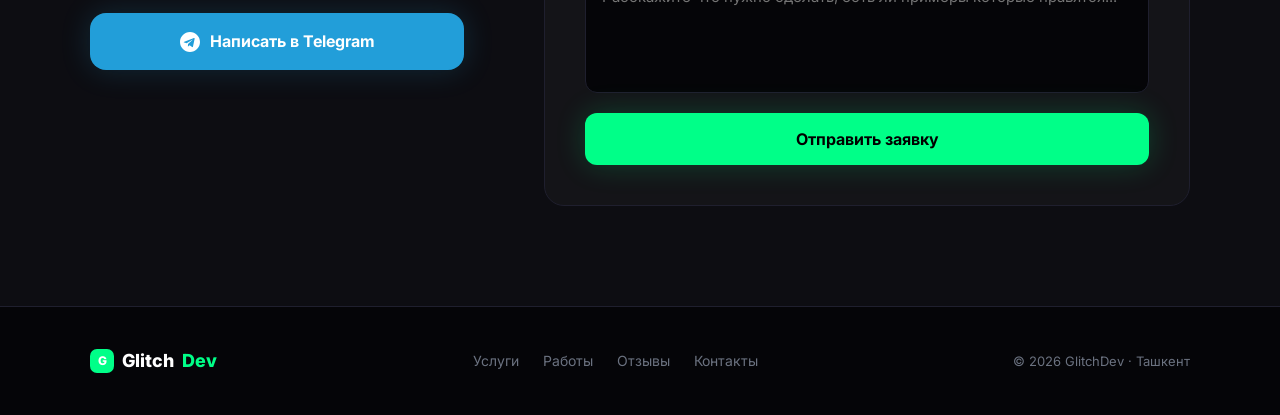
==== commit 3bef5cea: "Add favicon.ico and favicon.png for Google search results" ====
--- a/index.html
+++ b/index.html
@@ -7,6 +7,8 @@
   <meta name="description" content="Glitch Dev — агентство веб-разработки в Ташкенте. Создаём сайты и приложения для бизнеса. Landing page от $300, сайт за 1-3 дня.">
   <meta name="keywords" content="веб разработка Ташкент, сайт на заказ Узбекистан, GlitchDev, разработка сайтов, landing page, корпоративный сайт">
   <meta name="robots" content="index, follow">
+  <link rel="icon" type="image/x-icon" href="favicon.ico">
+  <link rel="icon" type="image/png" sizes="32x32" href="favicon.png">
   <link rel="icon" type="image/svg+xml" href="favicon.svg">
   <link rel="canonical" href="https://glitchdev.uz/">
   <meta property="og:title" content="Glitch Dev — Веб-разработка в Ташкенте">
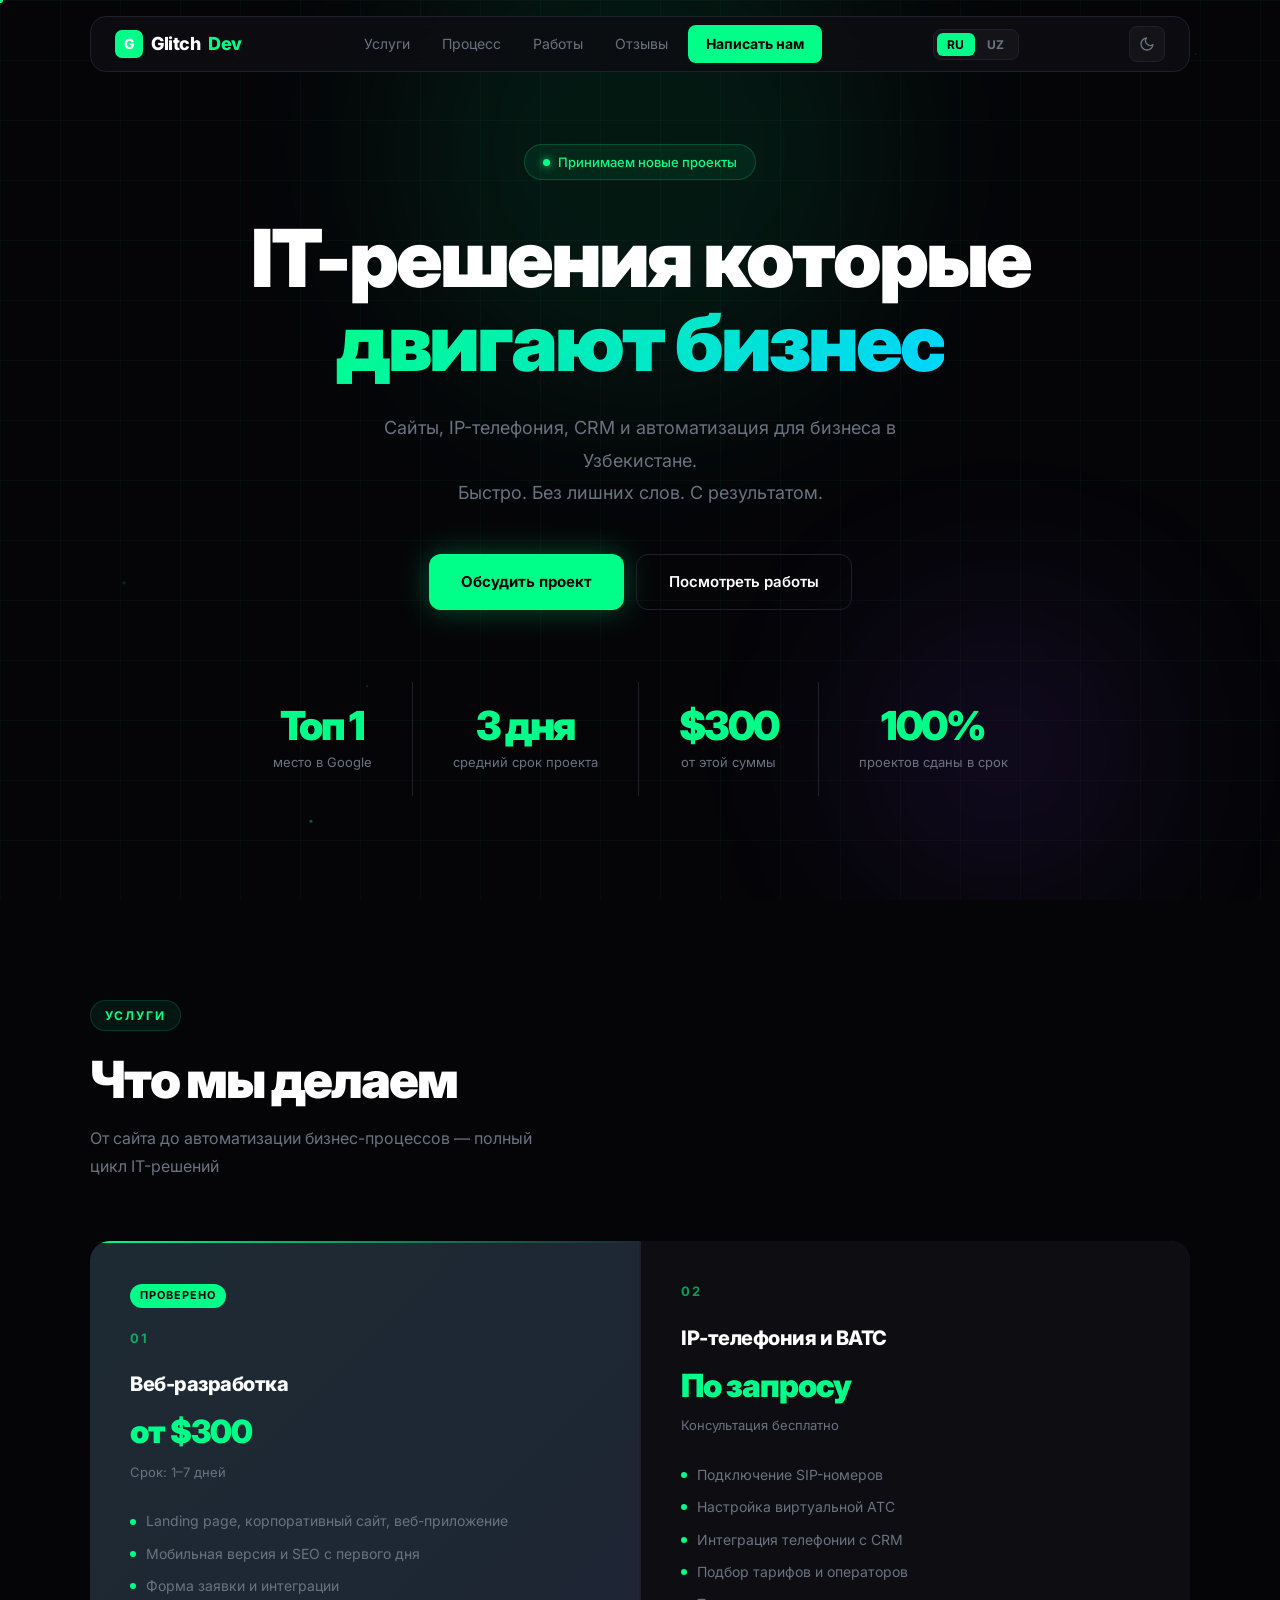
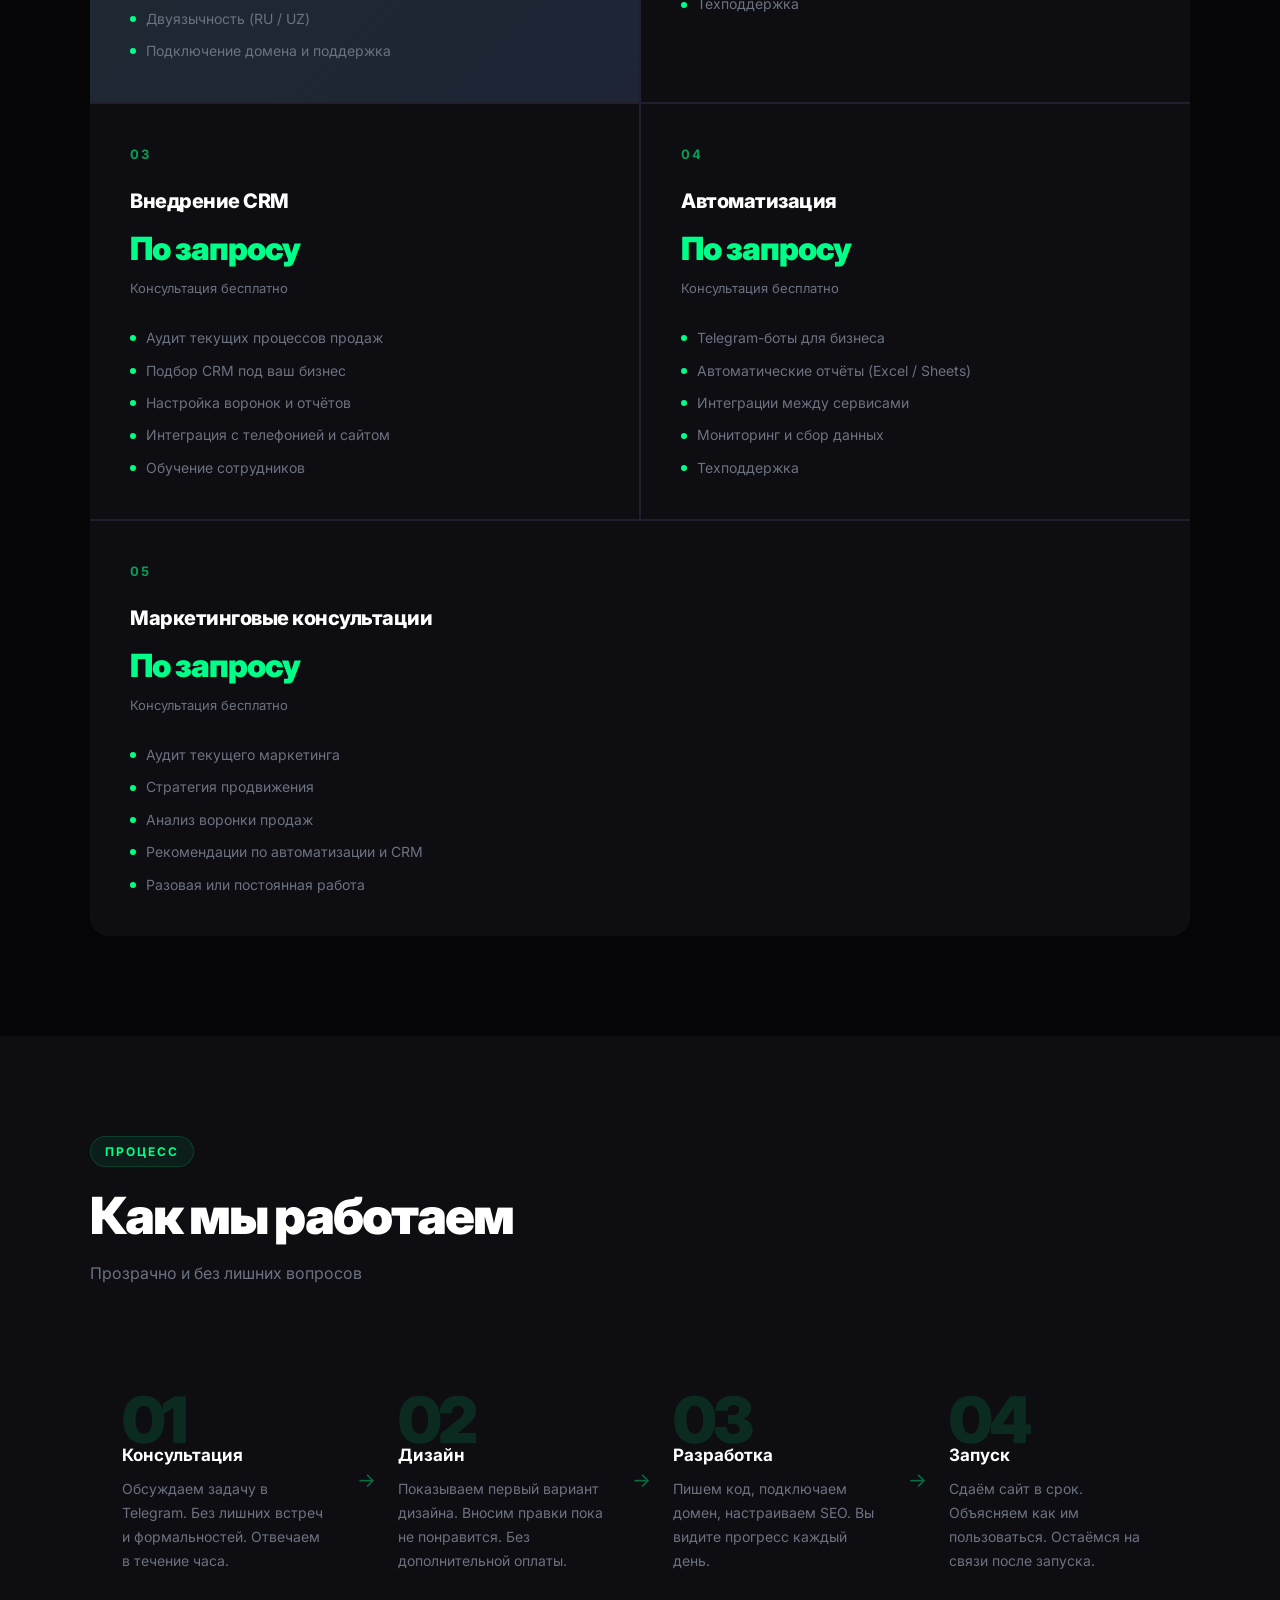
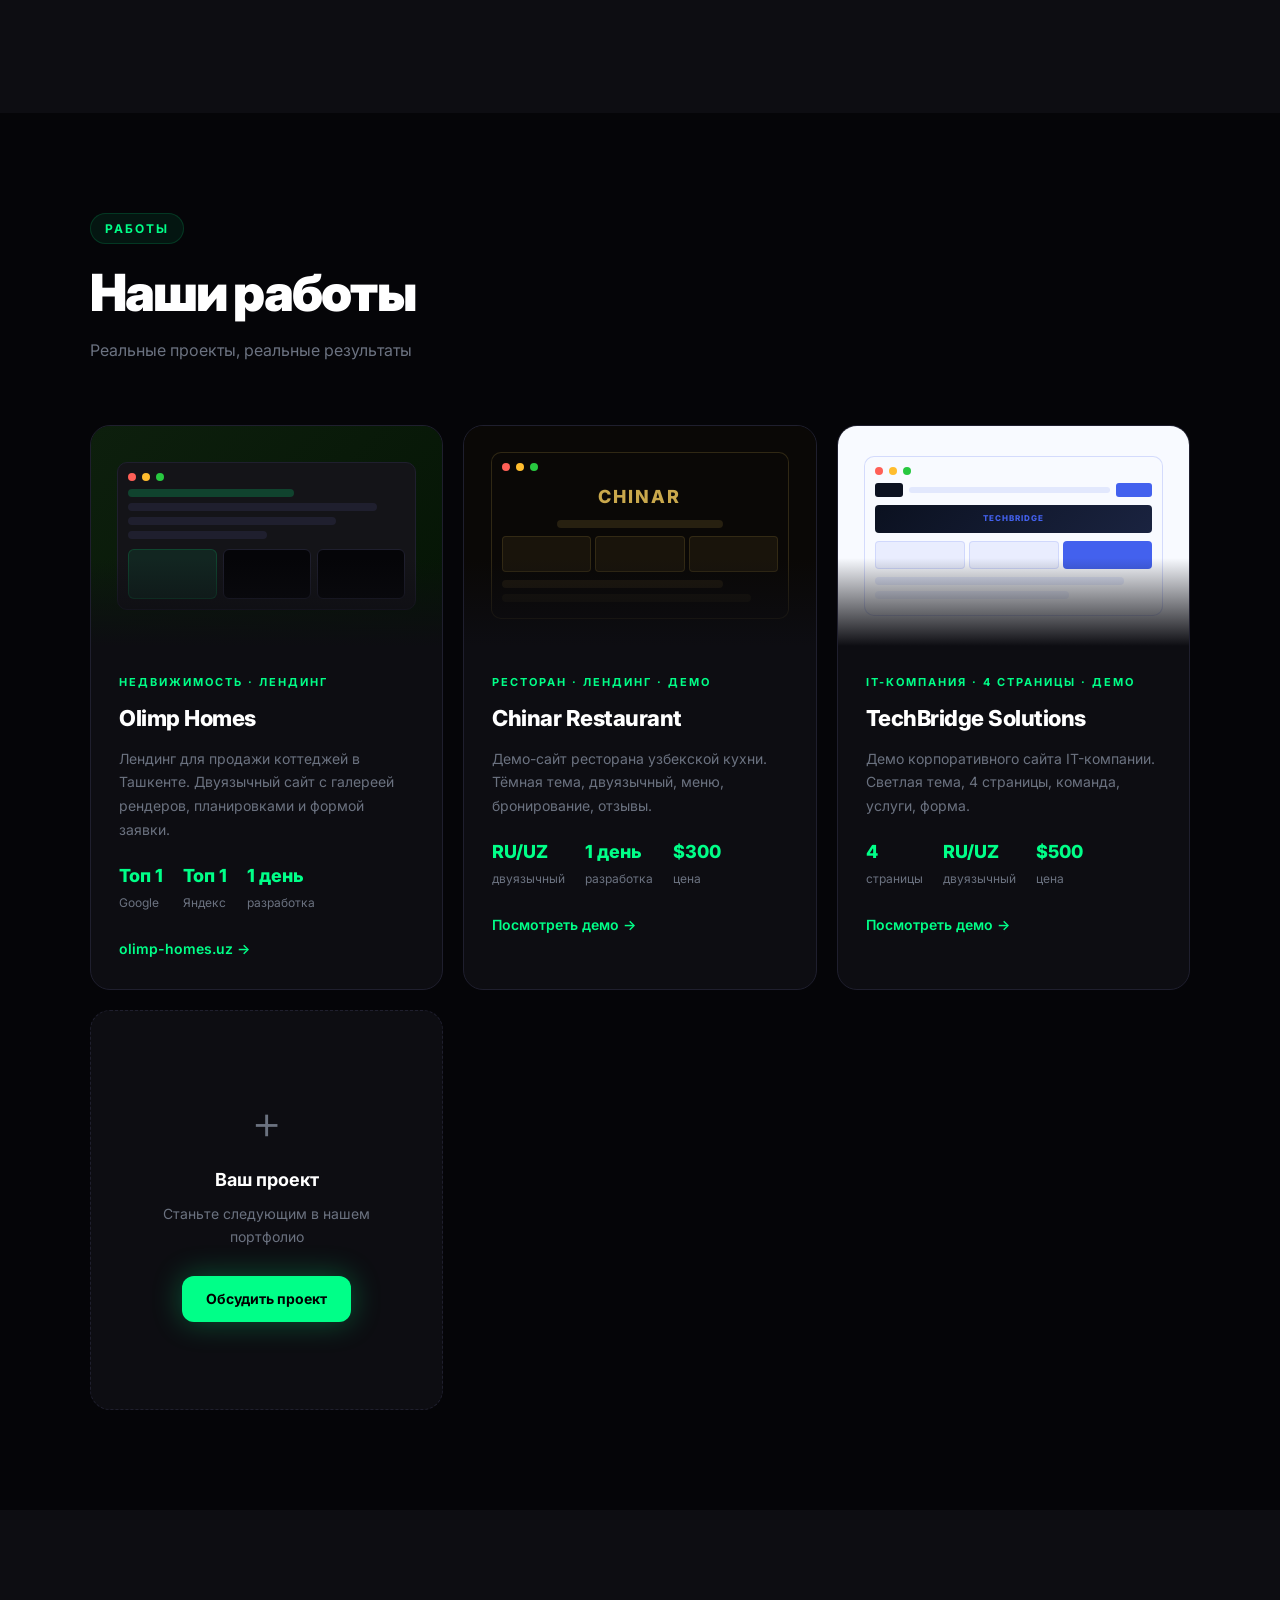
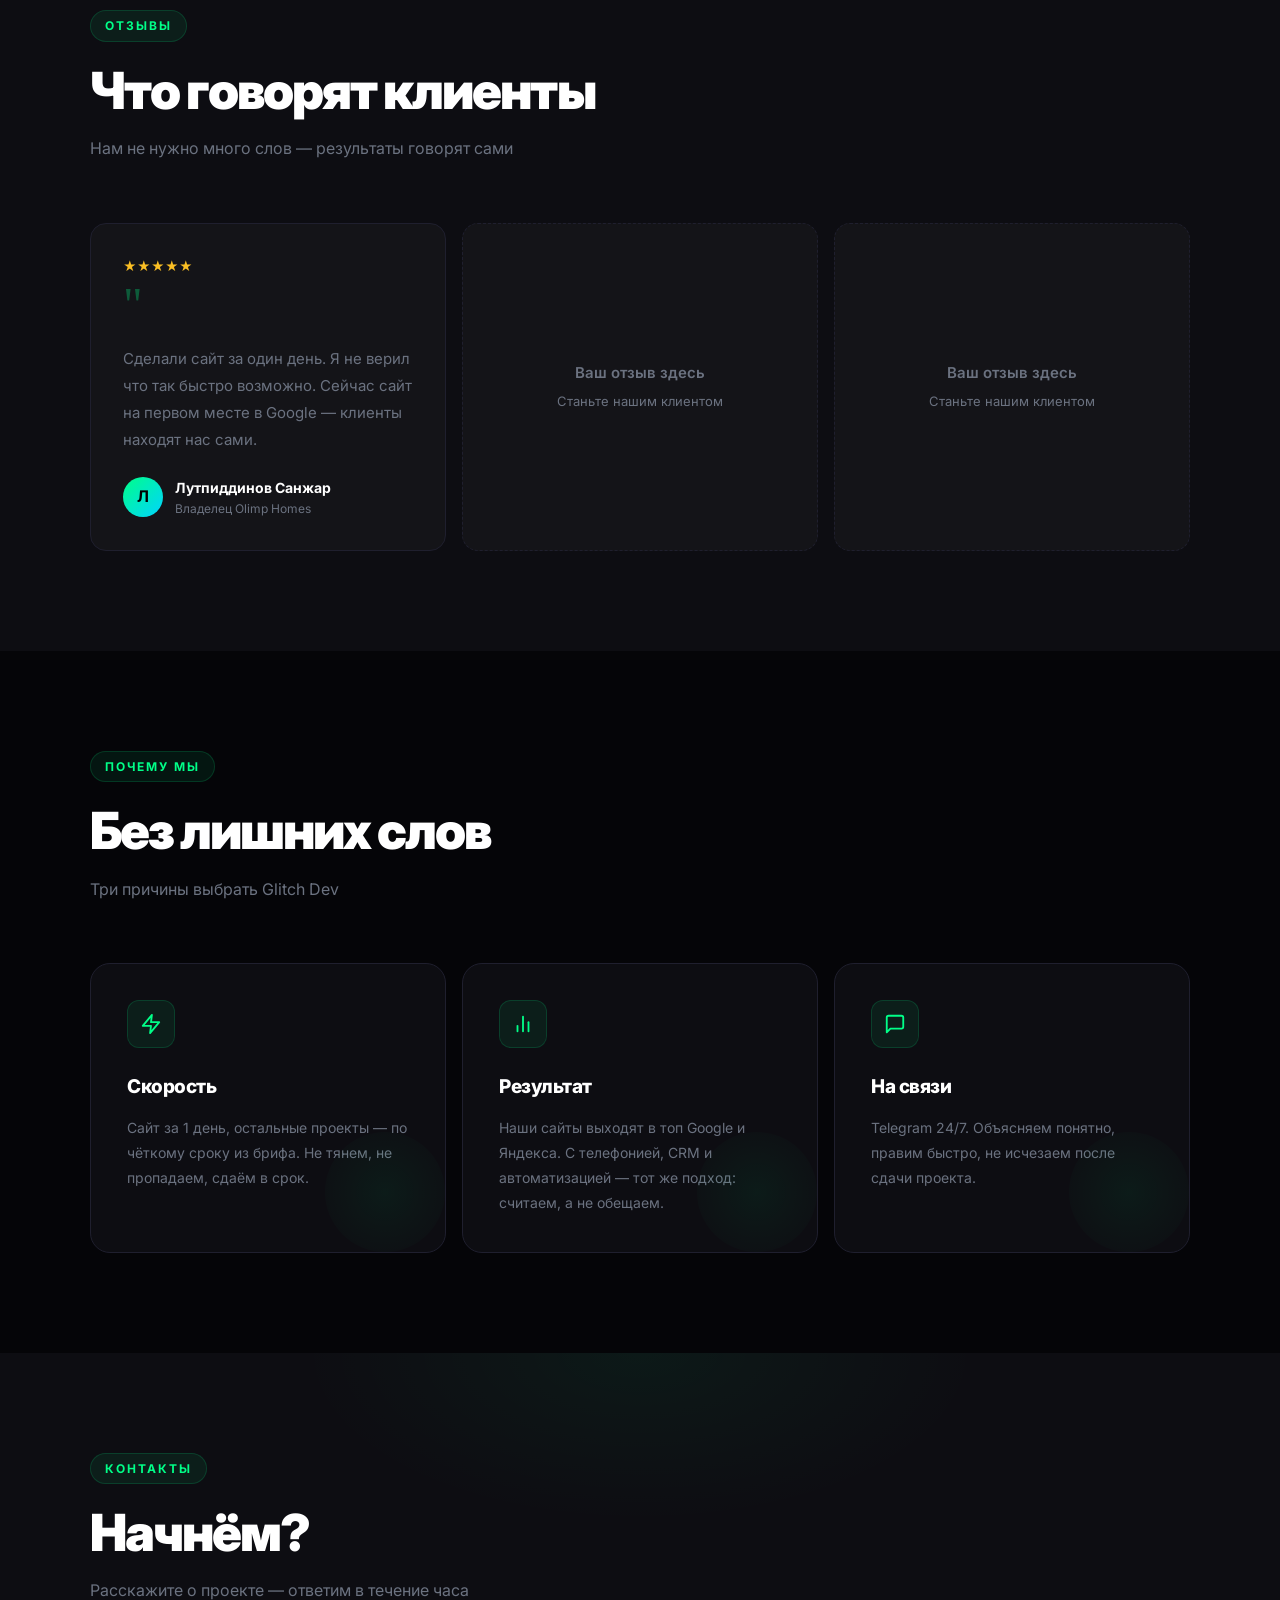
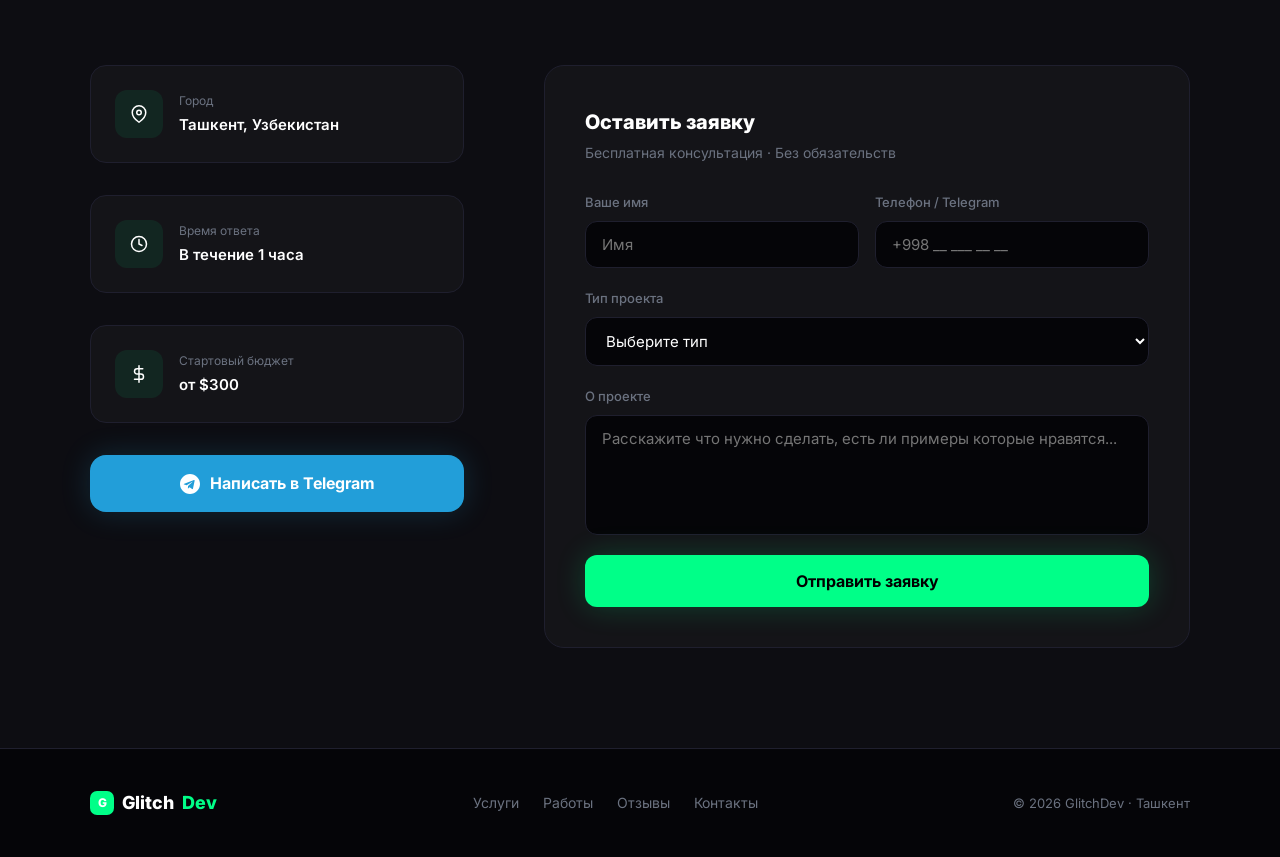
==== commit 1db261eb: "Rebrand site from web studio to IT company Add 4 new service directions (IP telephony, CRM, automati" ====
--- a/index.html
+++ b/index.html
@@ -3,16 +3,16 @@
 <head>
   <meta charset="UTF-8">
   <meta name="viewport" content="width=device-width, initial-scale=1.0">
-  <title>Glitch Dev — Веб-разработка в Ташкенте</title>
-  <meta name="description" content="Glitch Dev — агентство веб-разработки в Ташкенте. Создаём сайты и приложения для бизнеса. Landing page от $300, сайт за 1-3 дня.">
-  <meta name="keywords" content="веб разработка Ташкент, сайт на заказ Узбекистан, GlitchDev, разработка сайтов, landing page, корпоративный сайт">
+  <title>Glitch Dev — IT-решения для бизнеса в Ташкенте</title>
+  <meta name="description" content="Glitch Dev — веб-разработка, IP-телефония, внедрение CRM, автоматизация и маркетинговые консультации для бизнеса в Узбекистане.">
+  <meta name="keywords" content="IT решения Ташкент, веб разработка Узбекистан, IP телефония, внедрение CRM, автоматизация бизнеса, GlitchDev">
   <meta name="robots" content="index, follow">
   <link rel="icon" type="image/x-icon" href="favicon.ico">
   <link rel="icon" type="image/png" sizes="32x32" href="favicon.png">
   <link rel="icon" type="image/svg+xml" href="favicon.svg">
   <link rel="canonical" href="https://glitchdev.uz/">
-  <meta property="og:title" content="Glitch Dev — Веб-разработка в Ташкенте">
-  <meta property="og:description" content="Сайты и приложения для бизнеса в Узбекистане. Landing page от $300, сайт за 1-3 дня.">
+  <meta property="og:title" content="Glitch Dev — IT-решения для бизнеса в Ташкенте">
+  <meta property="og:description" content="Веб-разработка, IP-телефония, CRM, автоматизация и маркетинговые консультации для бизнеса в Узбекистане.">
   <meta property="og:url" content="https://glitchdev.uz/">
   <meta property="og:type" content="website">
   <link rel="preconnect" href="https://fonts.googleapis.com">
@@ -80,13 +80,13 @@
     </div>
 
     <h1 class="hero-title">
-      <span data-i18n="hero_title_1">Сайты которые</span><br>
-      <span class="glitch gradient-text" data-text="приносят клиентов" data-i18n="hero_title_2">приносят клиентов</span>
+      <span data-i18n="hero_title_1">IT-решения которые</span><br>
+      <span class="glitch gradient-text" data-text="двигают бизнес" data-i18n="hero_title_2">двигают бизнес</span>
     </h1>
 
     <p class="hero-sub" data-i18n="hero_sub">
-      Разрабатываем веб-сайты и приложения для бизнеса в Узбекистане.<br>
-      Быстро. Красиво. С результатом.
+      Сайты, IP-телефония, CRM и автоматизация для бизнеса в Узбекистане.<br>
+      Быстро. Без лишних слов. С результатом.
     </p>
 
     <div class="hero-buttons">
@@ -120,64 +120,78 @@
   <div class="container">
     <div class="section-tag" data-i18n="nav_services">Услуги</div>
     <h2 class="section-title" data-i18n="s_title">Что мы делаем</h2>
-    <p class="section-sub" data-i18n="s_sub">От лендинга до сложного веб-приложения — полный цикл разработки</p>
+    <p class="section-sub" data-i18n="s_sub">От сайта до автоматизации бизнес-процессов — полный цикл IT-решений</p>
 
     <div class="services-grid">
 
+      <div class="service-card popular fade-up">
+        <div class="popular-badge" data-i18n="s_popular">Проверено</div>
+        <div class="service-num">01</div>
+        <div class="service-name" data-i18n="s1_name">Веб-разработка</div>
+        <div class="service-price" data-i18n="s1_price">от $300</div>
+        <div class="service-time" data-i18n="s1_time">Срок: 1–7 дней</div>
+        <ul class="service-features">
+          <li data-i18n="s1_f1">Landing page, корпоративный сайт, веб-приложение</li>
+          <li data-i18n="s1_f2">Мобильная версия и SEO с первого дня</li>
+          <li data-i18n="s1_f3">Форма заявки и интеграции</li>
+          <li data-i18n="s1_f4">Двуязычность (RU / UZ)</li>
+          <li data-i18n="s1_f5">Подключение домена и поддержка</li>
+        </ul>
+      </div>
+
       <div class="service-card fade-up">
-        <div class="service-num">01</div>
-        <div class="service-name">Landing Page</div>
-        <div class="service-price">от $300</div>
-        <div class="service-time" data-i18n="s1_time">Срок: 1 день</div>
+        <div class="service-num">02</div>
+        <div class="service-name" data-i18n="s2_name">IP-телефония и ВАТС</div>
+        <div class="service-price" data-i18n="s2_price">По запросу</div>
+        <div class="service-time" data-i18n="s2_time">Консультация бесплатно</div>
         <ul class="service-features">
-          <li data-i18n="s1_f1">Продающий дизайн под ваш бренд</li>
-          <li data-i18n="s1_f2">Мобильная версия</li>
-          <li data-i18n="s1_f3">Форма заявки и CTA</li>
-          <li data-i18n="s1_f4">SEO оптимизация с первого дня</li>
-          <li data-i18n="s1_f5">Подключение домена</li>
-        </ul>
-      </div>
-
-      <div class="service-card popular fade-up">
-        <div class="popular-badge" data-i18n="s_popular">Популярно</div>
-        <div class="service-num">02</div>
-        <div class="service-name" data-i18n="s2_name">Корпоративный сайт</div>
-        <div class="service-price" data-i18n="s2_price">от $500</div>
-        <div class="service-time" data-i18n="s2_time">Срок: 2–3 дня</div>
-        <ul class="service-features">
-          <li data-i18n="s2_f1">Многостраничный сайт</li>
-          <li data-i18n="s2_f2">Каталог услуг или продуктов</li>
-          <li data-i18n="s2_f3">О компании, команда, контакты</li>
-          <li data-i18n="s2_f4">Двуязычность (RU / UZ)</li>
-          <li data-i18n="s2_f5">Google и Яндекс индексация</li>
+          <li data-i18n="s2_f1">Подключение SIP-номеров</li>
+          <li data-i18n="s2_f2">Настройка виртуальной АТС</li>
+          <li data-i18n="s2_f3">Интеграция телефонии с CRM</li>
+          <li data-i18n="s2_f4">Подбор тарифов и операторов</li>
+          <li data-i18n="s2_f5">Техподдержка</li>
         </ul>
       </div>
 
       <div class="service-card fade-up">
         <div class="service-num">03</div>
-        <div class="service-name" data-i18n="s3_name">Веб-приложение</div>
-        <div class="service-price" data-i18n="s3_price">от $1,000</div>
-        <div class="service-time" data-i18n="s3_time">Срок: до 7 дней</div>
+        <div class="service-name" data-i18n="s3_name">Внедрение CRM</div>
+        <div class="service-price" data-i18n="s3_price">По запросу</div>
+        <div class="service-time" data-i18n="s3_time">Консультация бесплатно</div>
         <ul class="service-features">
-          <li data-i18n="s3_f1">Booking / запись онлайн</li>
-          <li data-i18n="s3_f2">Каталог с фильтрами</li>
-          <li data-i18n="s3_f3">Личный кабинет клиента</li>
-          <li data-i18n="s3_f4">База данных и панель управления</li>
-          <li data-i18n="s3_f5">Интеграция с Click / Payme</li>
+          <li data-i18n="s3_f1">Аудит текущих процессов продаж</li>
+          <li data-i18n="s3_f2">Подбор CRM под ваш бизнес</li>
+          <li data-i18n="s3_f3">Настройка воронок и отчётов</li>
+          <li data-i18n="s3_f4">Интеграция с телефонией и сайтом</li>
+          <li data-i18n="s3_f5">Обучение сотрудников</li>
         </ul>
       </div>
 
       <div class="service-card fade-up">
         <div class="service-num">04</div>
-        <div class="service-name" data-i18n="s4_name">Поддержка сайта</div>
-        <div class="service-price" data-i18n="s4_price">от $50/мес</div>
-        <div class="service-time" data-i18n="s4_time">Ongoing</div>
+        <div class="service-name" data-i18n="s4_name">Автоматизация</div>
+        <div class="service-price" data-i18n="s4_price">По запросу</div>
+        <div class="service-time" data-i18n="s4_time">Консультация бесплатно</div>
         <ul class="service-features">
-          <li data-i18n="s4_f1">Обновление контента</li>
-          <li data-i18n="s4_f2">Технический мониторинг</li>
-          <li data-i18n="s4_f3">Резервное копирование</li>
-          <li data-i18n="s4_f4">Ответ в течение 2 часов</li>
-          <li data-i18n="s4_f5">Ежемесячный отчёт</li>
+          <li data-i18n="s4_f1">Telegram-боты для бизнеса</li>
+          <li data-i18n="s4_f2">Автоматические отчёты (Excel / Sheets)</li>
+          <li data-i18n="s4_f3">Интеграции между сервисами</li>
+          <li data-i18n="s4_f4">Мониторинг и сбор данных</li>
+          <li data-i18n="s4_f5">Техподдержка</li>
+        </ul>
+      </div>
+
+      <div class="service-card wide fade-up">
+        <div class="service-num">05</div>
+        <div class="service-name" data-i18n="s5_name">Маркетинговые консультации</div>
+        <div class="service-price" data-i18n="s5_price">По запросу</div>
+        <div class="service-time" data-i18n="s5_time">Консультация бесплатно</div>
+        <ul class="service-features">
+          <li data-i18n="s5_f1">Аудит текущего маркетинга</li>
+          <li data-i18n="s5_f2">Стратегия продвижения</li>
+          <li data-i18n="s5_f3">Анализ воронки продаж</li>
+          <li data-i18n="s5_f4">Рекомендации по автоматизации и CRM</li>
+          <li data-i18n="s5_f5">Разовая или постоянная работа</li>
         </ul>
       </div>
 
@@ -432,7 +446,7 @@
           <svg width="22" height="22" viewBox="0 0 24 24" fill="none" stroke="currentColor" stroke-width="2" stroke-linecap="round" stroke-linejoin="round"><polygon points="13 2 3 14 12 14 11 22 21 10 12 10 13 2"></polygon></svg>
         </div>
         <div class="why-title" data-i18n="why1_title">Скорость</div>
-        <div class="why-text" data-i18n="why1_text">Landing page — 1 день. Корпоративный сайт — 2–3 дня. Не тянем, не пропадаем, сдаём в срок.</div>
+        <div class="why-text" data-i18n="why1_text">Сайт за 1 день, остальные проекты — по чёткому сроку из брифа. Не тянем, не пропадаем, сдаём в срок.</div>
       </div>
 
       <div class="why-card fade-up">
@@ -440,7 +454,7 @@
           <svg width="22" height="22" viewBox="0 0 24 24" fill="none" stroke="currentColor" stroke-width="2" stroke-linecap="round" stroke-linejoin="round"><line x1="18" y1="20" x2="18" y2="10"></line><line x1="12" y1="20" x2="12" y2="4"></line><line x1="6" y1="20" x2="6" y2="14"></line></svg>
         </div>
         <div class="why-title" data-i18n="why2_title">Результат</div>
-        <div class="why-text" data-i18n="why2_text">SEO с первого дня. Наши сайты выходят в топ Google и Яндекса. Это не слова — это проверенный факт.</div>
+        <div class="why-text" data-i18n="why2_text">Наши сайты выходят в топ Google и Яндекса. С телефонией, CRM и автоматизацией — тот же подход: считаем, а не обещаем.</div>
       </div>
 
       <div class="why-card fade-up">
@@ -517,10 +531,11 @@
           <label data-i18n="c_project_label">Тип проекта</label>
           <select>
             <option value="" data-i18n="c_opt0">Выберите тип</option>
-            <option data-i18n="c_opt1">Landing Page — от $300</option>
-            <option data-i18n="c_opt2">Корпоративный сайт — от $500</option>
-            <option data-i18n="c_opt3">Веб-приложение — от $1,000</option>
-            <option data-i18n="c_opt4">Поддержка сайта — от $50/мес</option>
+            <option data-i18n="c_opt1">Веб-разработка — от $300</option>
+            <option data-i18n="c_opt2">IP-телефония и ВАТС</option>
+            <option data-i18n="c_opt3">Внедрение CRM</option>
+            <option data-i18n="c_opt4">Автоматизация</option>
+            <option data-i18n="c_opt6">Маркетинговые консультации</option>
             <option data-i18n="c_opt5">Другое</option>
           </select>
         </div>
--- a/css/style.css
+++ b/css/style.css
@@ -440,6 +440,8 @@
   border-radius: 20px;
   overflow: hidden;
 }
+
+.service-card.wide { grid-column: 1 / -1; }
 
 .service-card {
   background: var(--bg2);
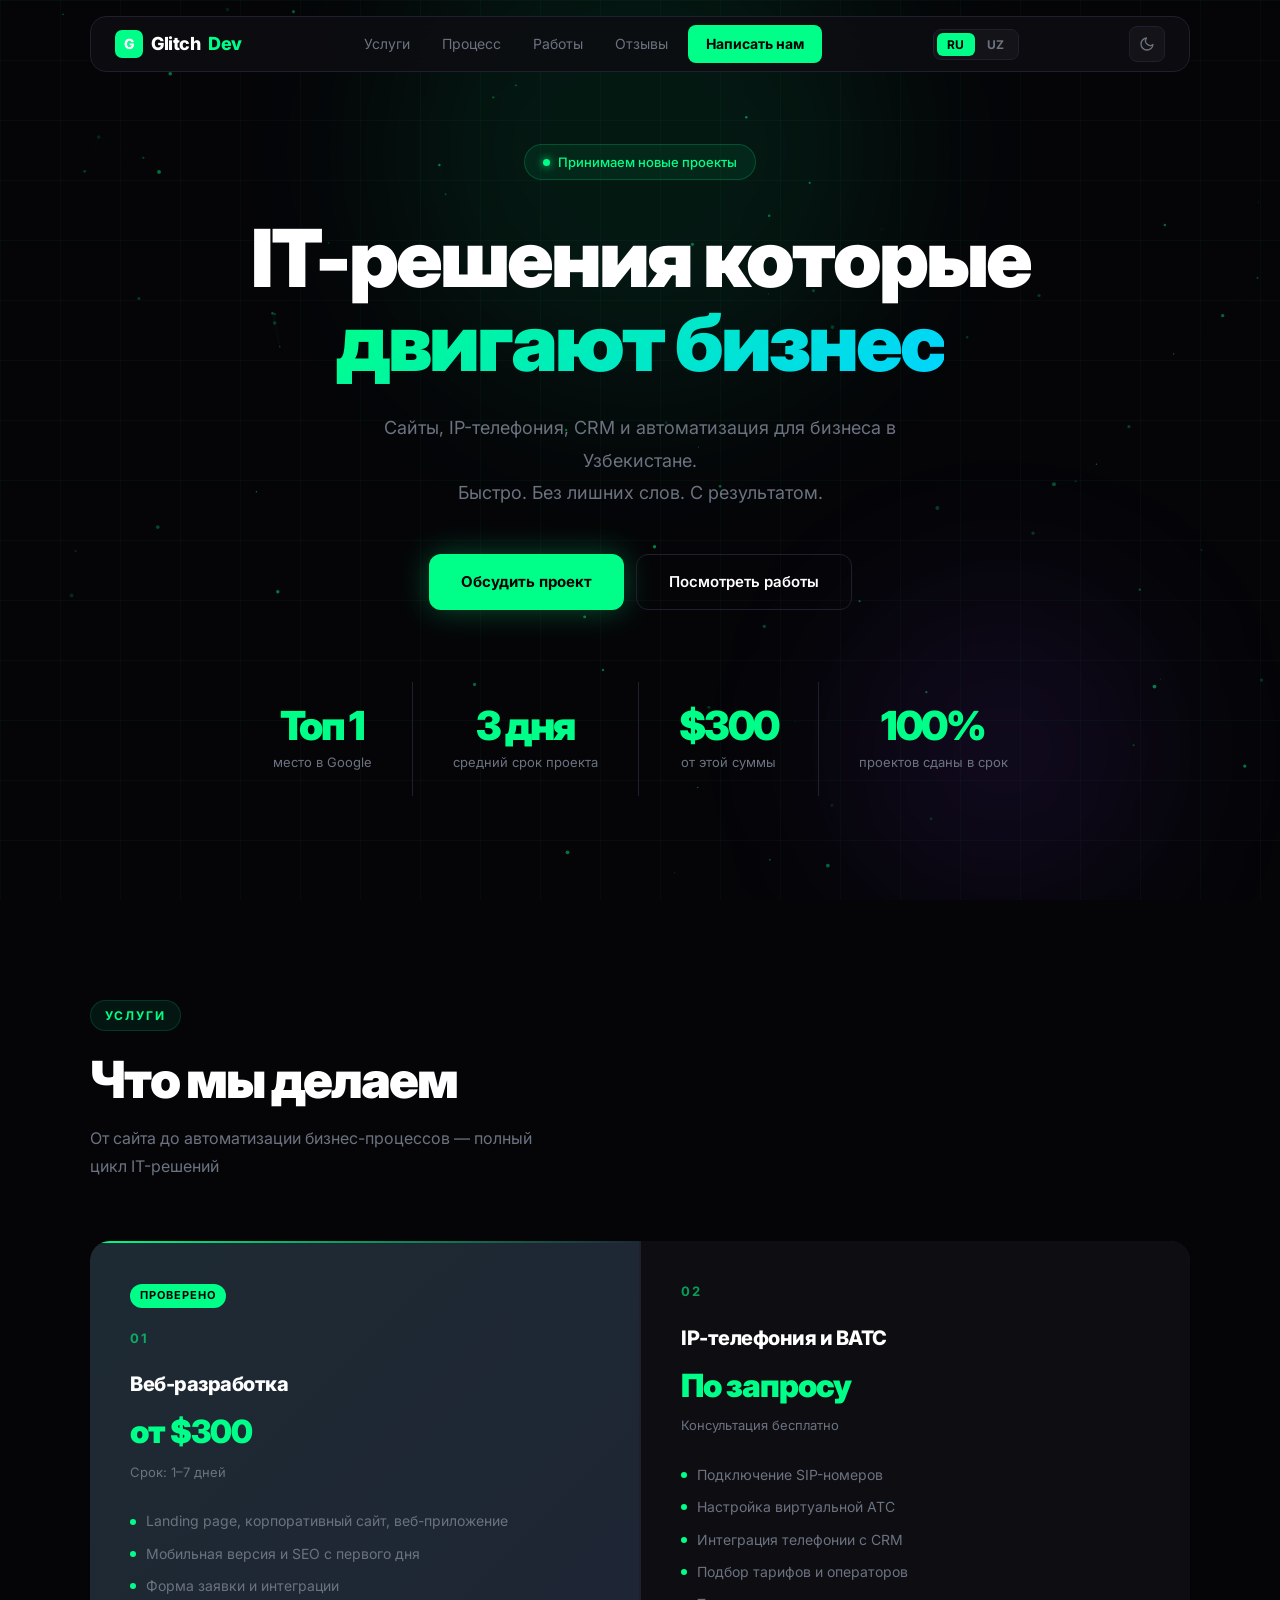
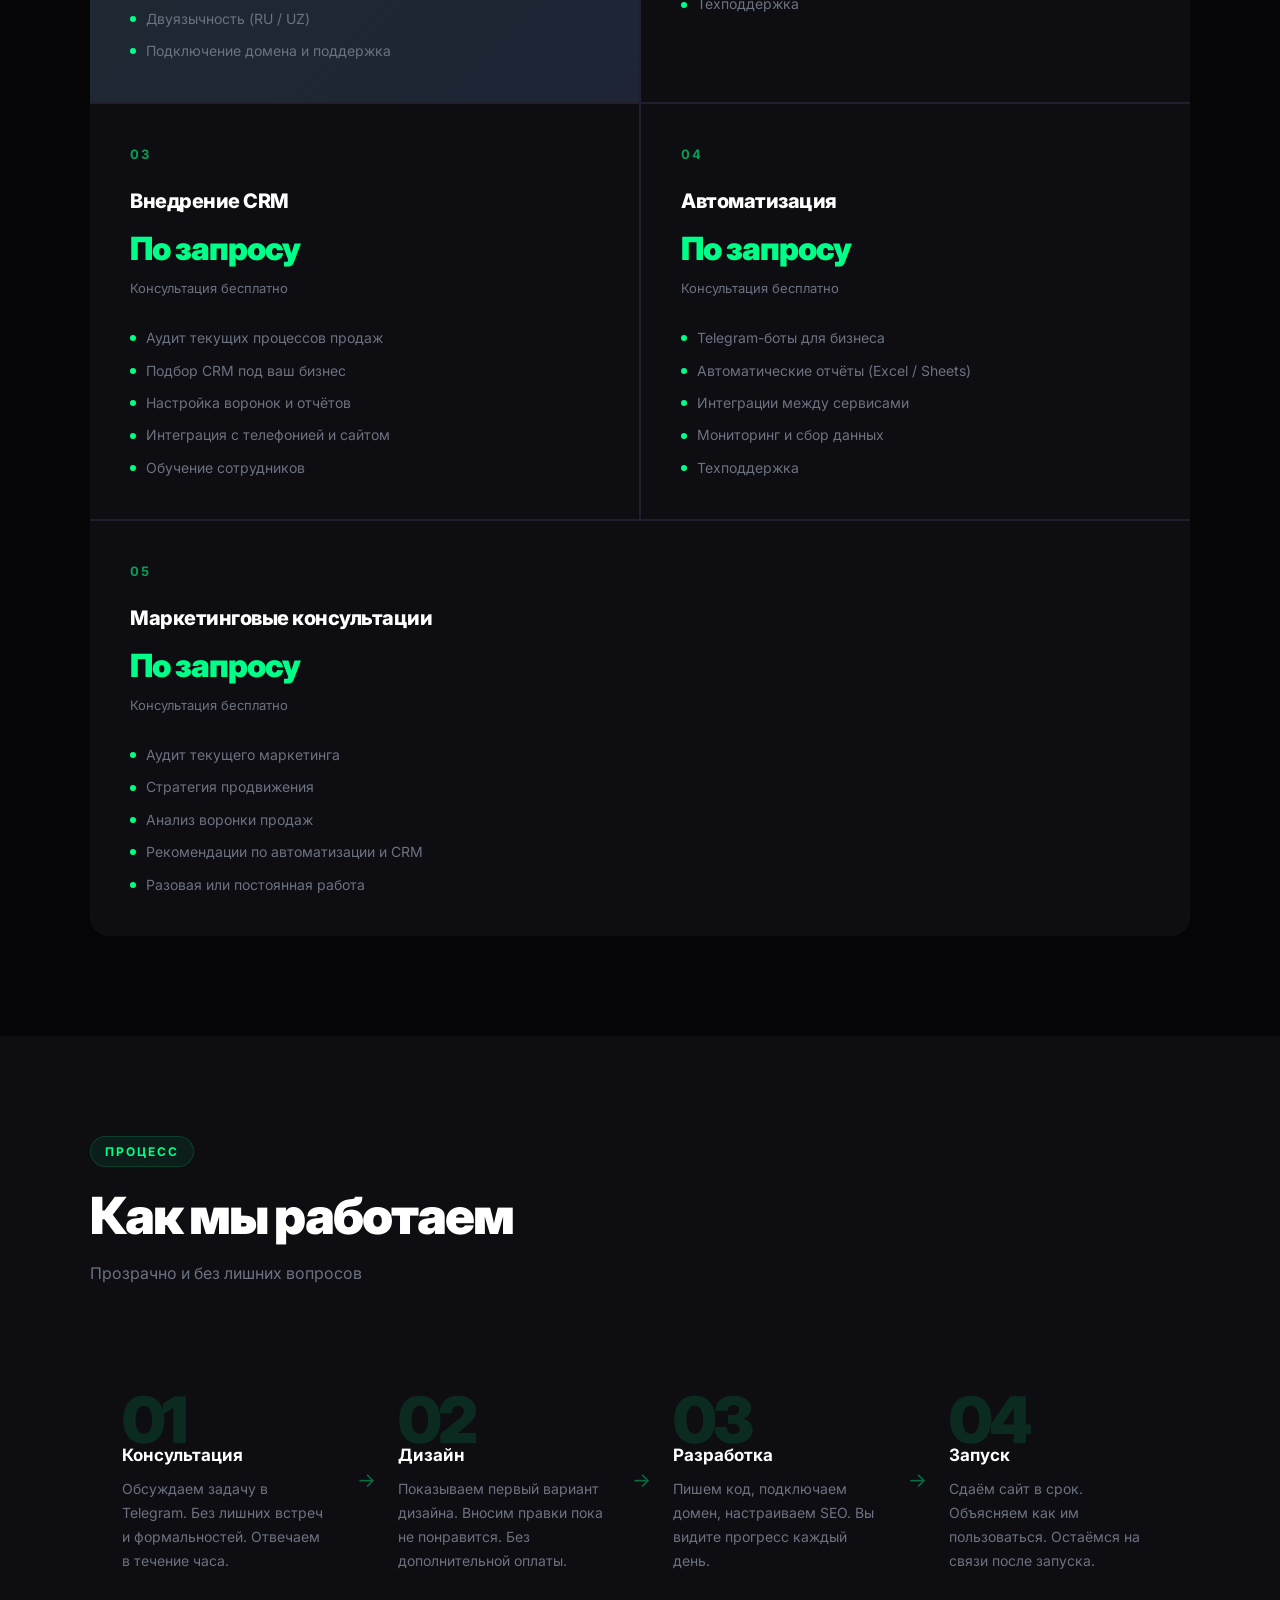
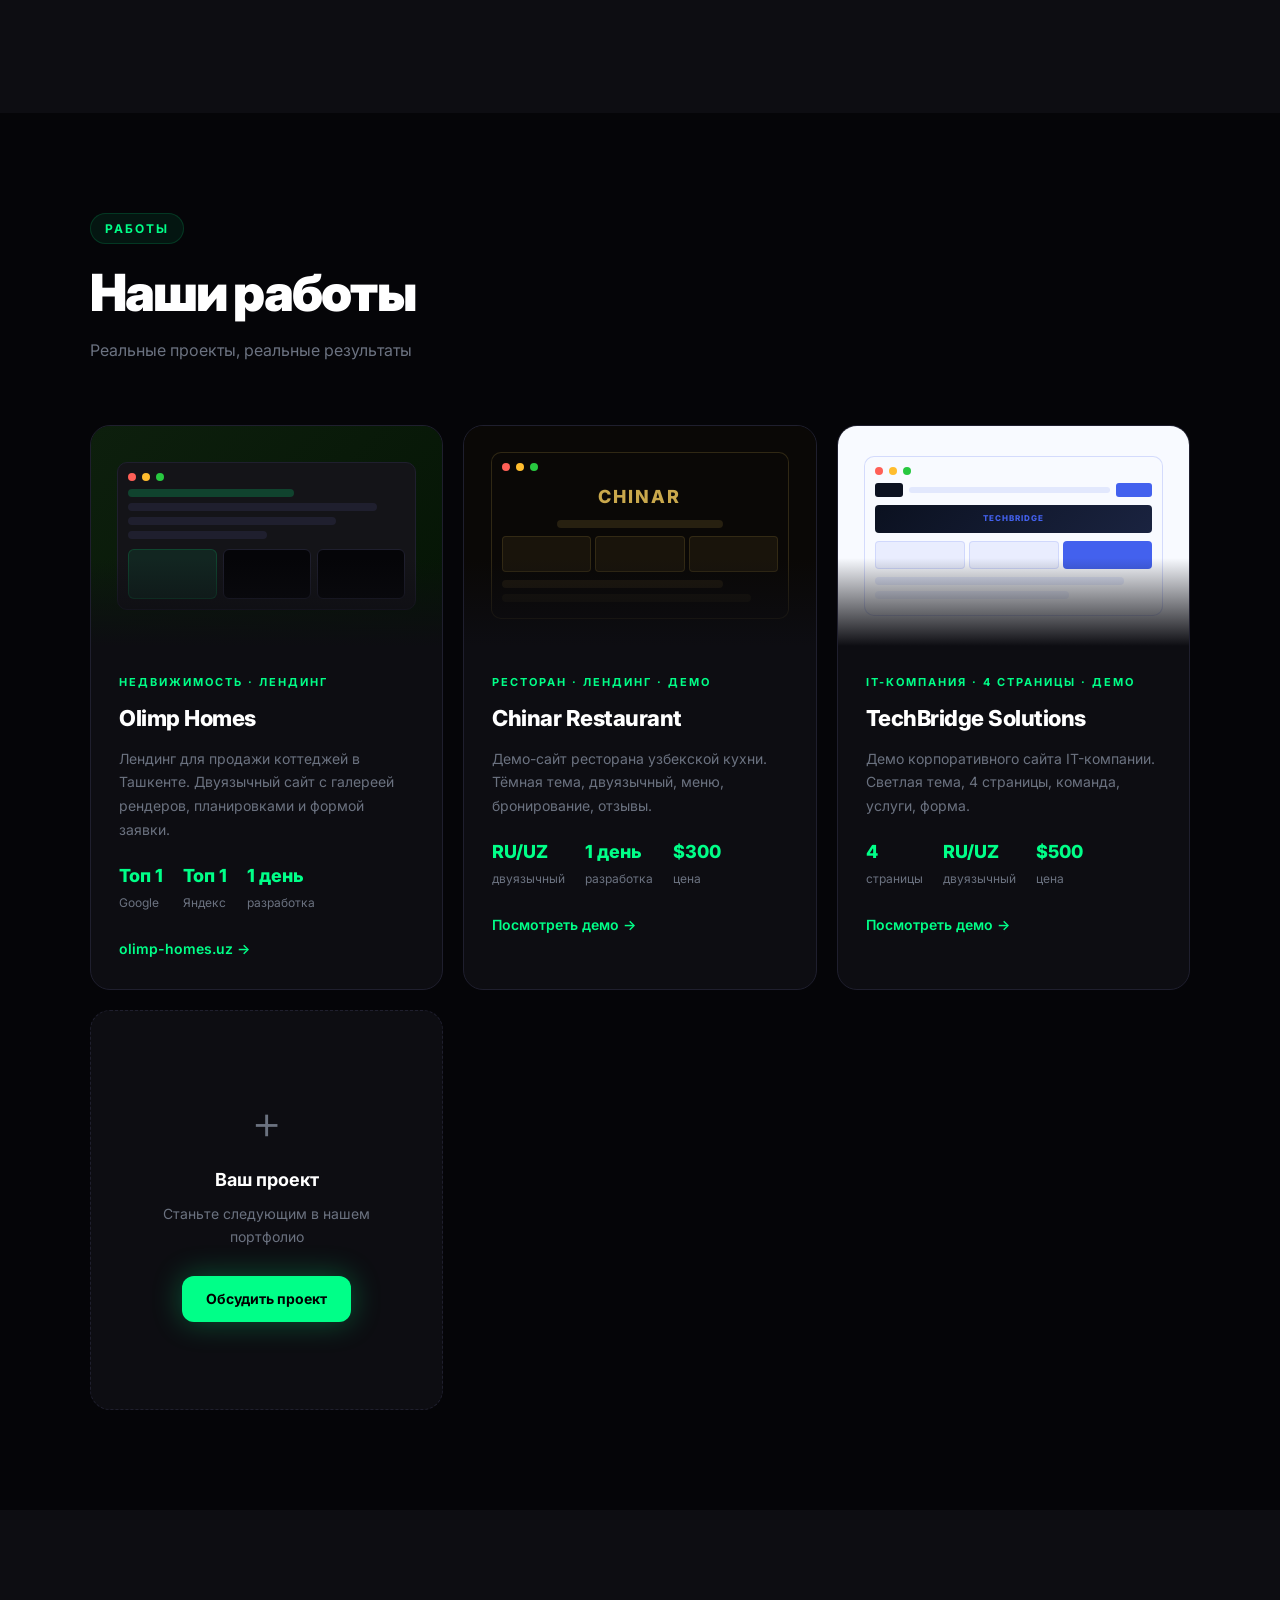
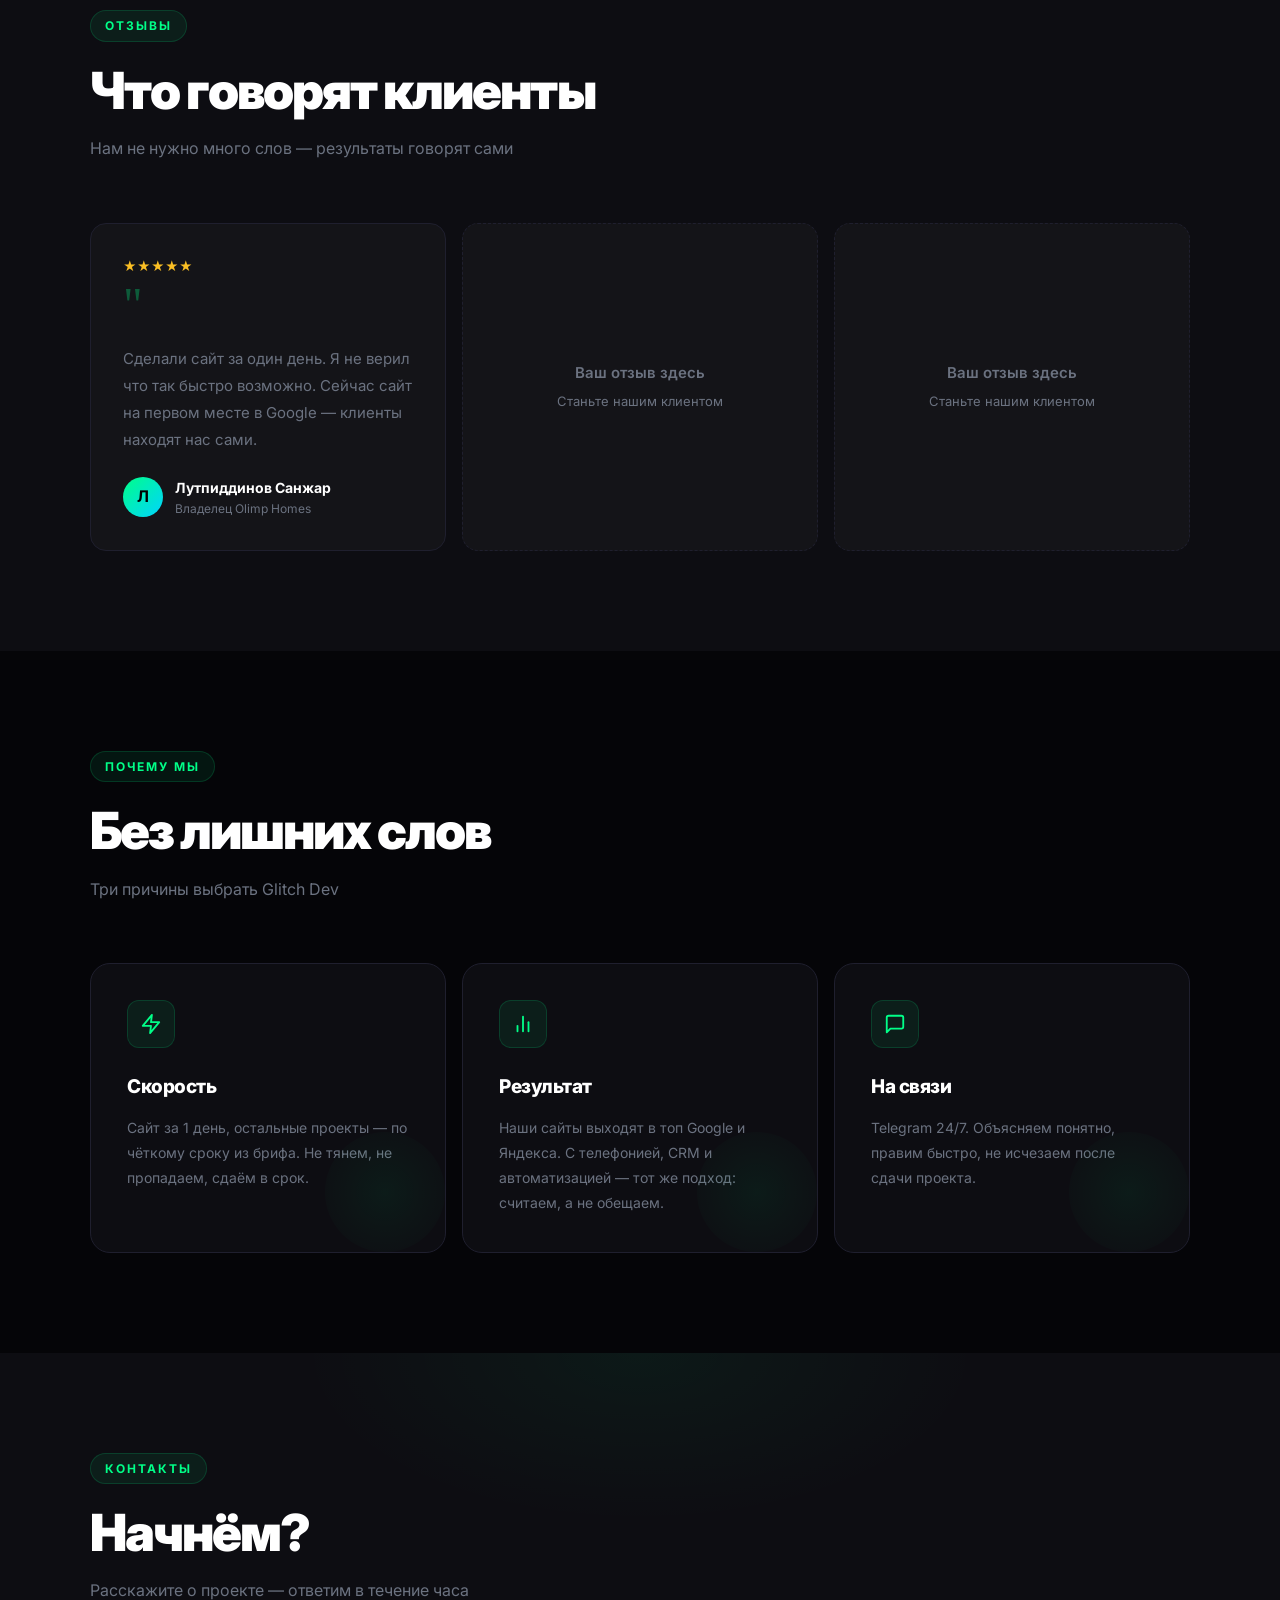
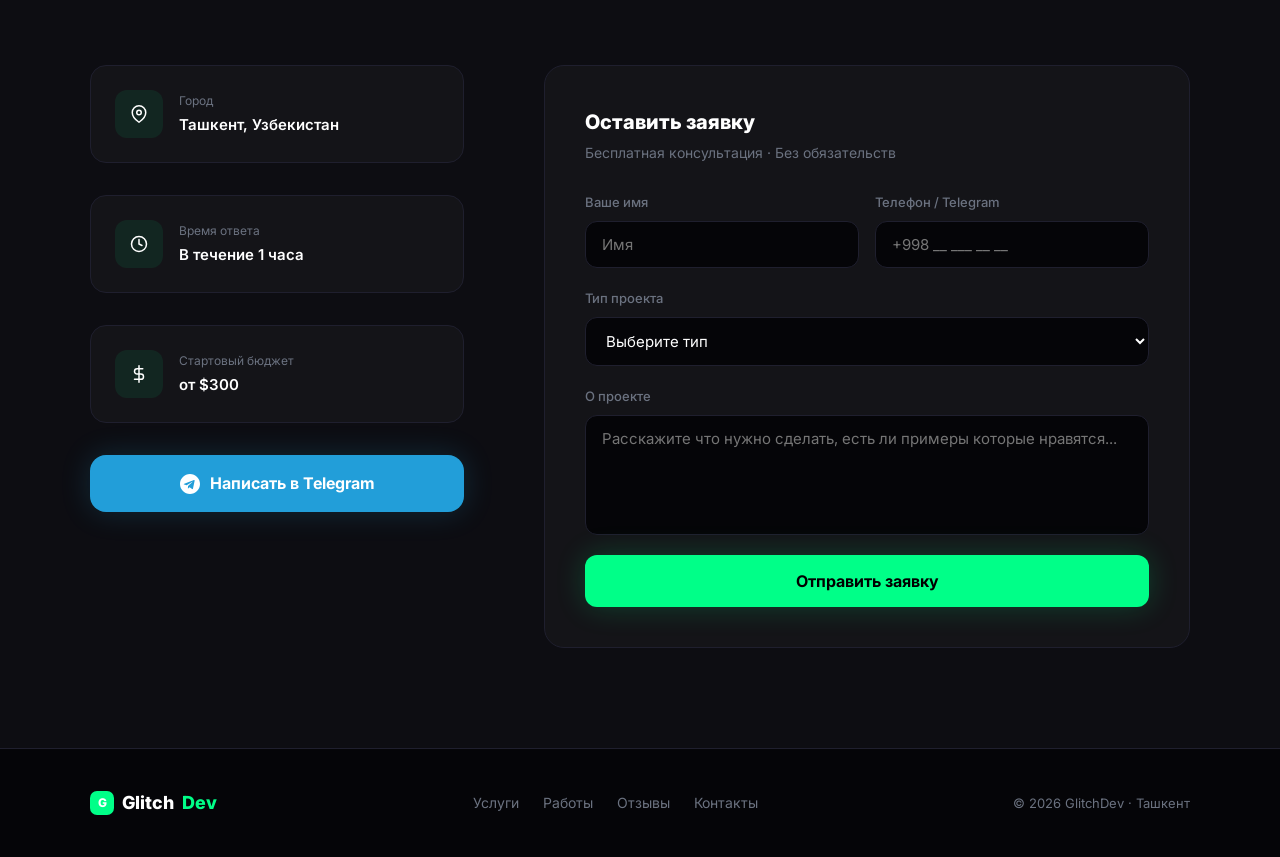
==== commit 0b96b16d: "Add SEO structured data and refresh sitemap Add Organization/Service JSON-LD listing the 5 offerings" ====
--- a/index.html
+++ b/index.html
@@ -15,6 +15,46 @@
   <meta property="og:description" content="Веб-разработка, IP-телефония, CRM, автоматизация и маркетинговые консультации для бизнеса в Узбекистане.">
   <meta property="og:url" content="https://glitchdev.uz/">
   <meta property="og:type" content="website">
+  <script type="application/ld+json">
+  {
+    "@context": "https://schema.org",
+    "@type": "Organization",
+    "name": "Glitch Dev",
+    "url": "https://glitchdev.uz/",
+    "logo": "https://glitchdev.uz/favicon.png",
+    "areaServed": {
+      "@type": "City",
+      "name": "Tashkent"
+    },
+    "address": {
+      "@type": "PostalAddress",
+      "addressLocality": "Tashkent",
+      "addressCountry": "UZ"
+    },
+    "makesOffer": [
+      {
+        "@type": "Offer",
+        "itemOffered": { "@type": "Service", "name": "Веб-разработка", "description": "Landing page, корпоративные сайты и веб-приложения" }
+      },
+      {
+        "@type": "Offer",
+        "itemOffered": { "@type": "Service", "name": "IP-телефония и ВАТС", "description": "Подключение SIP-номеров, настройка виртуальной АТС" }
+      },
+      {
+        "@type": "Offer",
+        "itemOffered": { "@type": "Service", "name": "Внедрение CRM", "description": "Подбор, настройка и интеграция CRM-систем" }
+      },
+      {
+        "@type": "Offer",
+        "itemOffered": { "@type": "Service", "name": "Автоматизация бизнес-процессов", "description": "Telegram-боты, отчёты, интеграции между сервисами" }
+      },
+      {
+        "@type": "Offer",
+        "itemOffered": { "@type": "Service", "name": "Маркетинговые консультации", "description": "Аудит маркетинга, стратегия продвижения, анализ воронки продаж" }
+      }
+    ]
+  }
+  </script>
   <link rel="preconnect" href="https://fonts.googleapis.com">
   <link href="https://fonts.googleapis.com/css2?family=Inter:wght@400;500;600;700;800;900&display=swap" rel="stylesheet">
   <link rel="stylesheet" href="css/style.css">
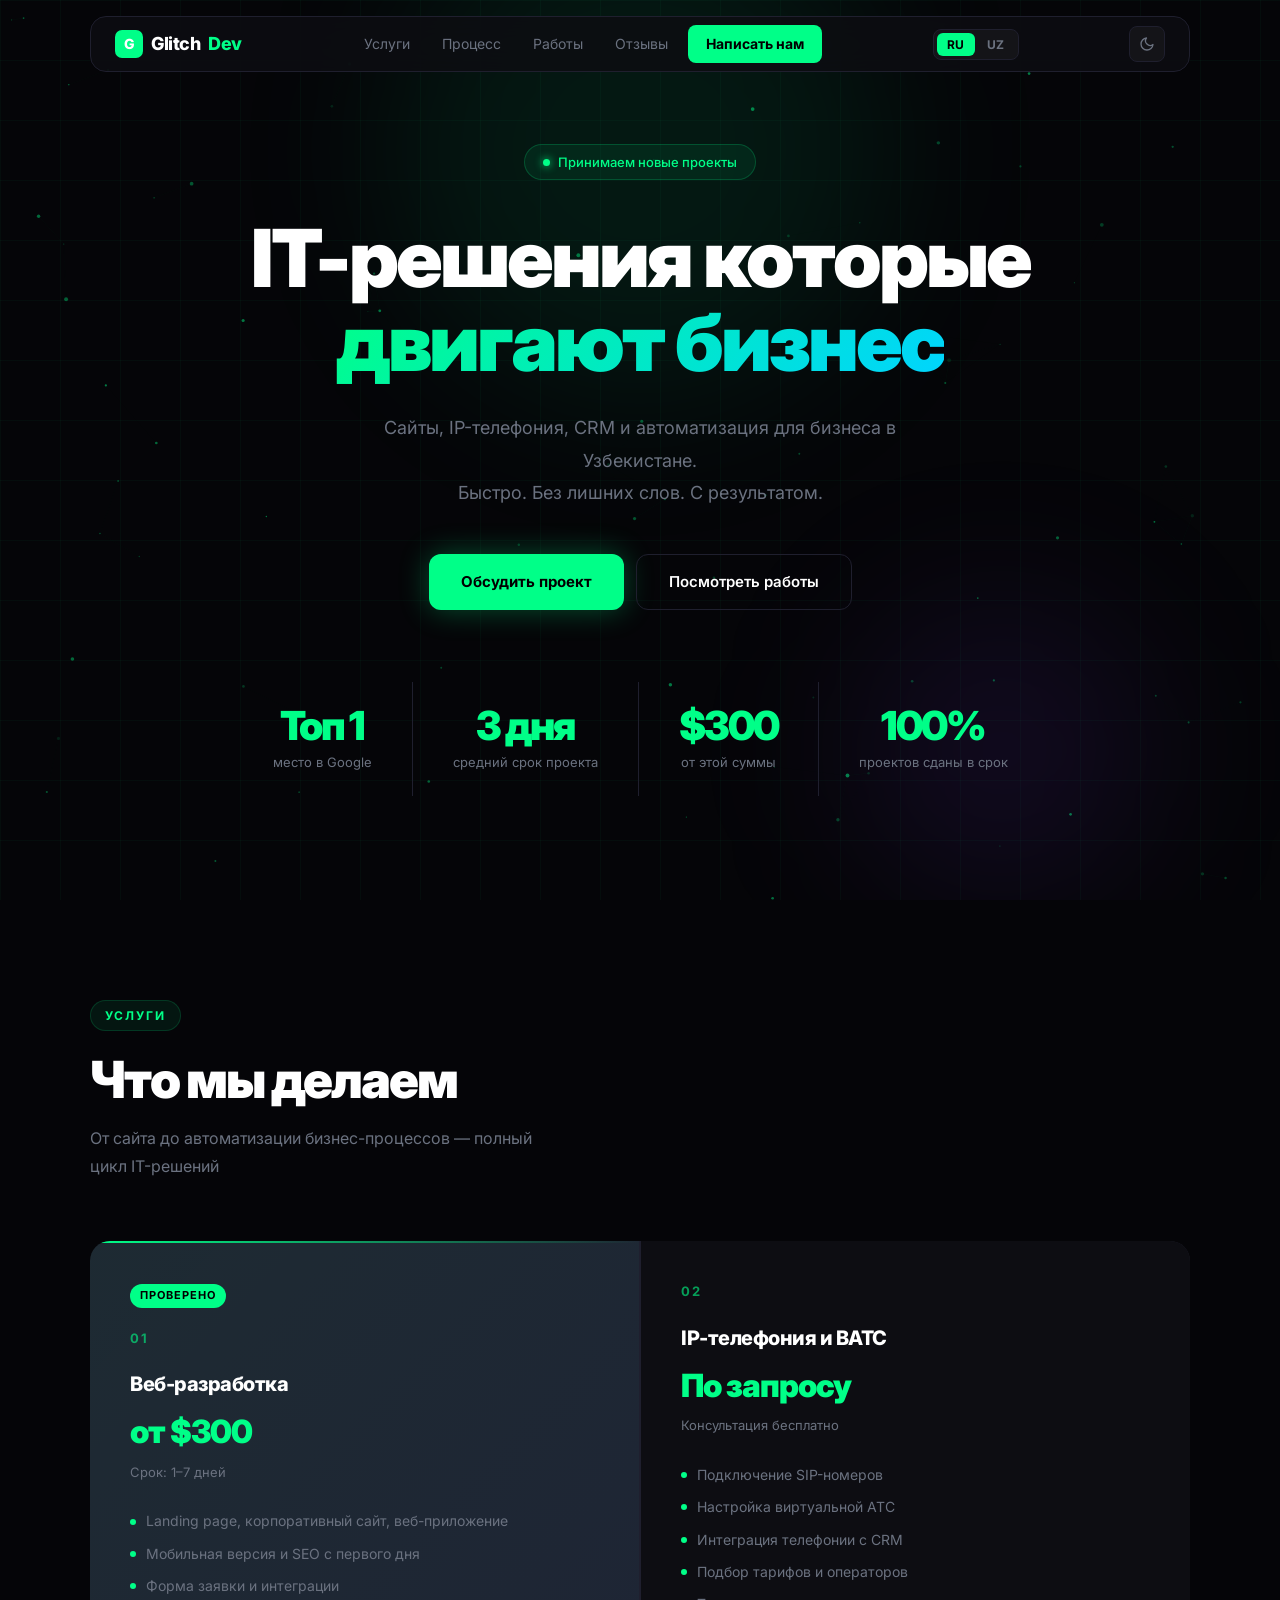
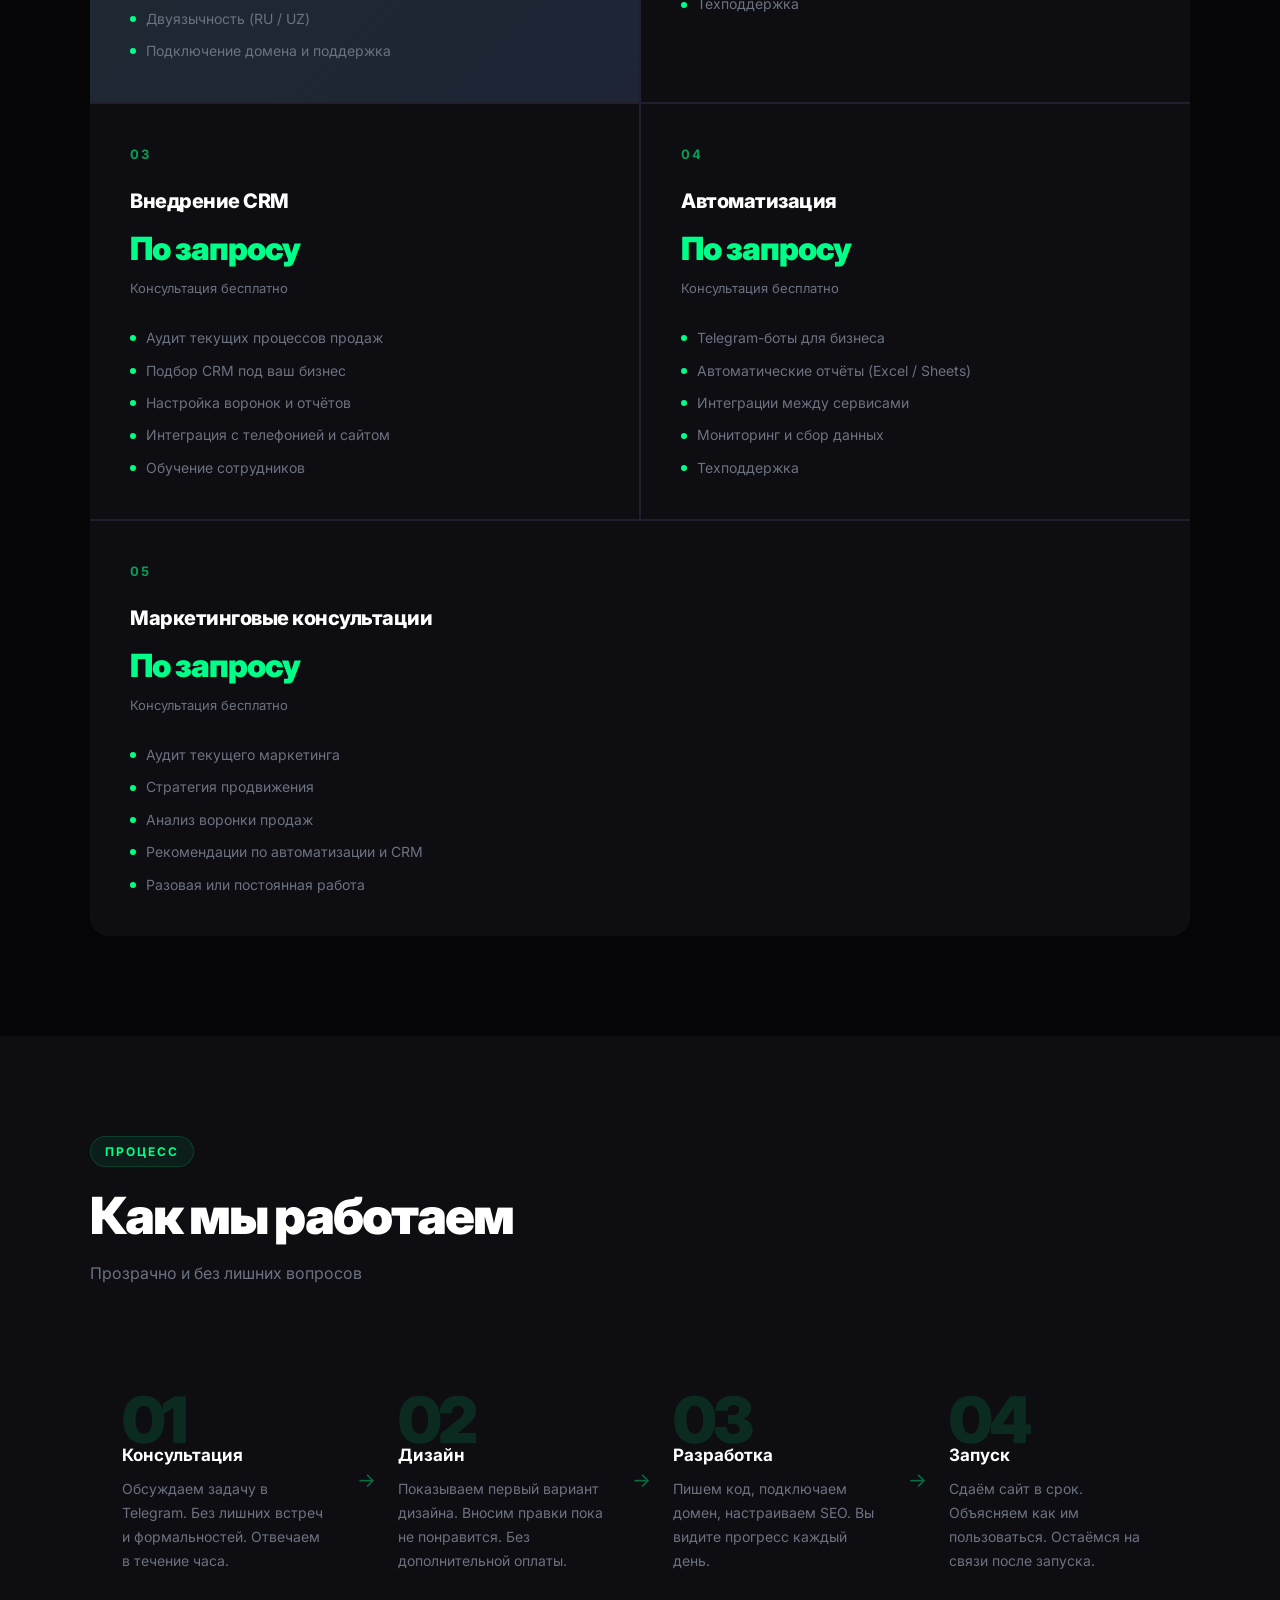
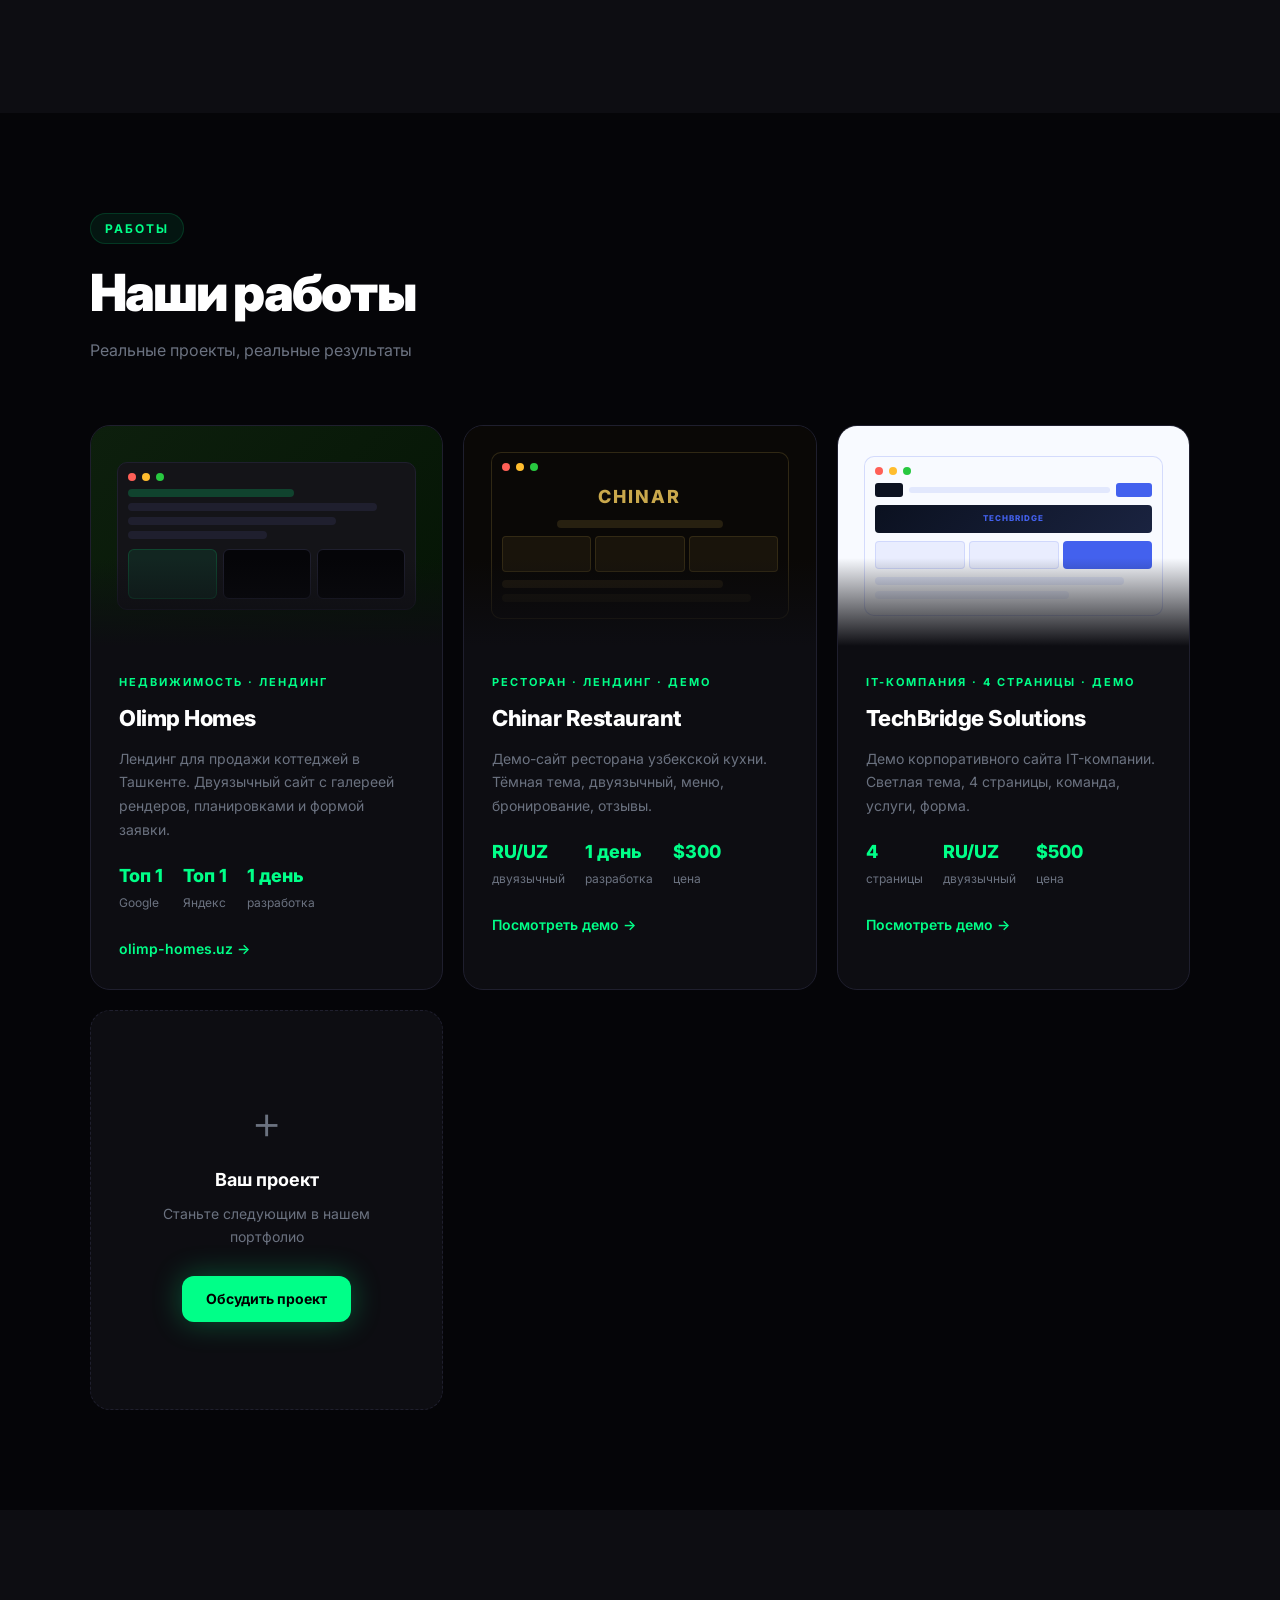
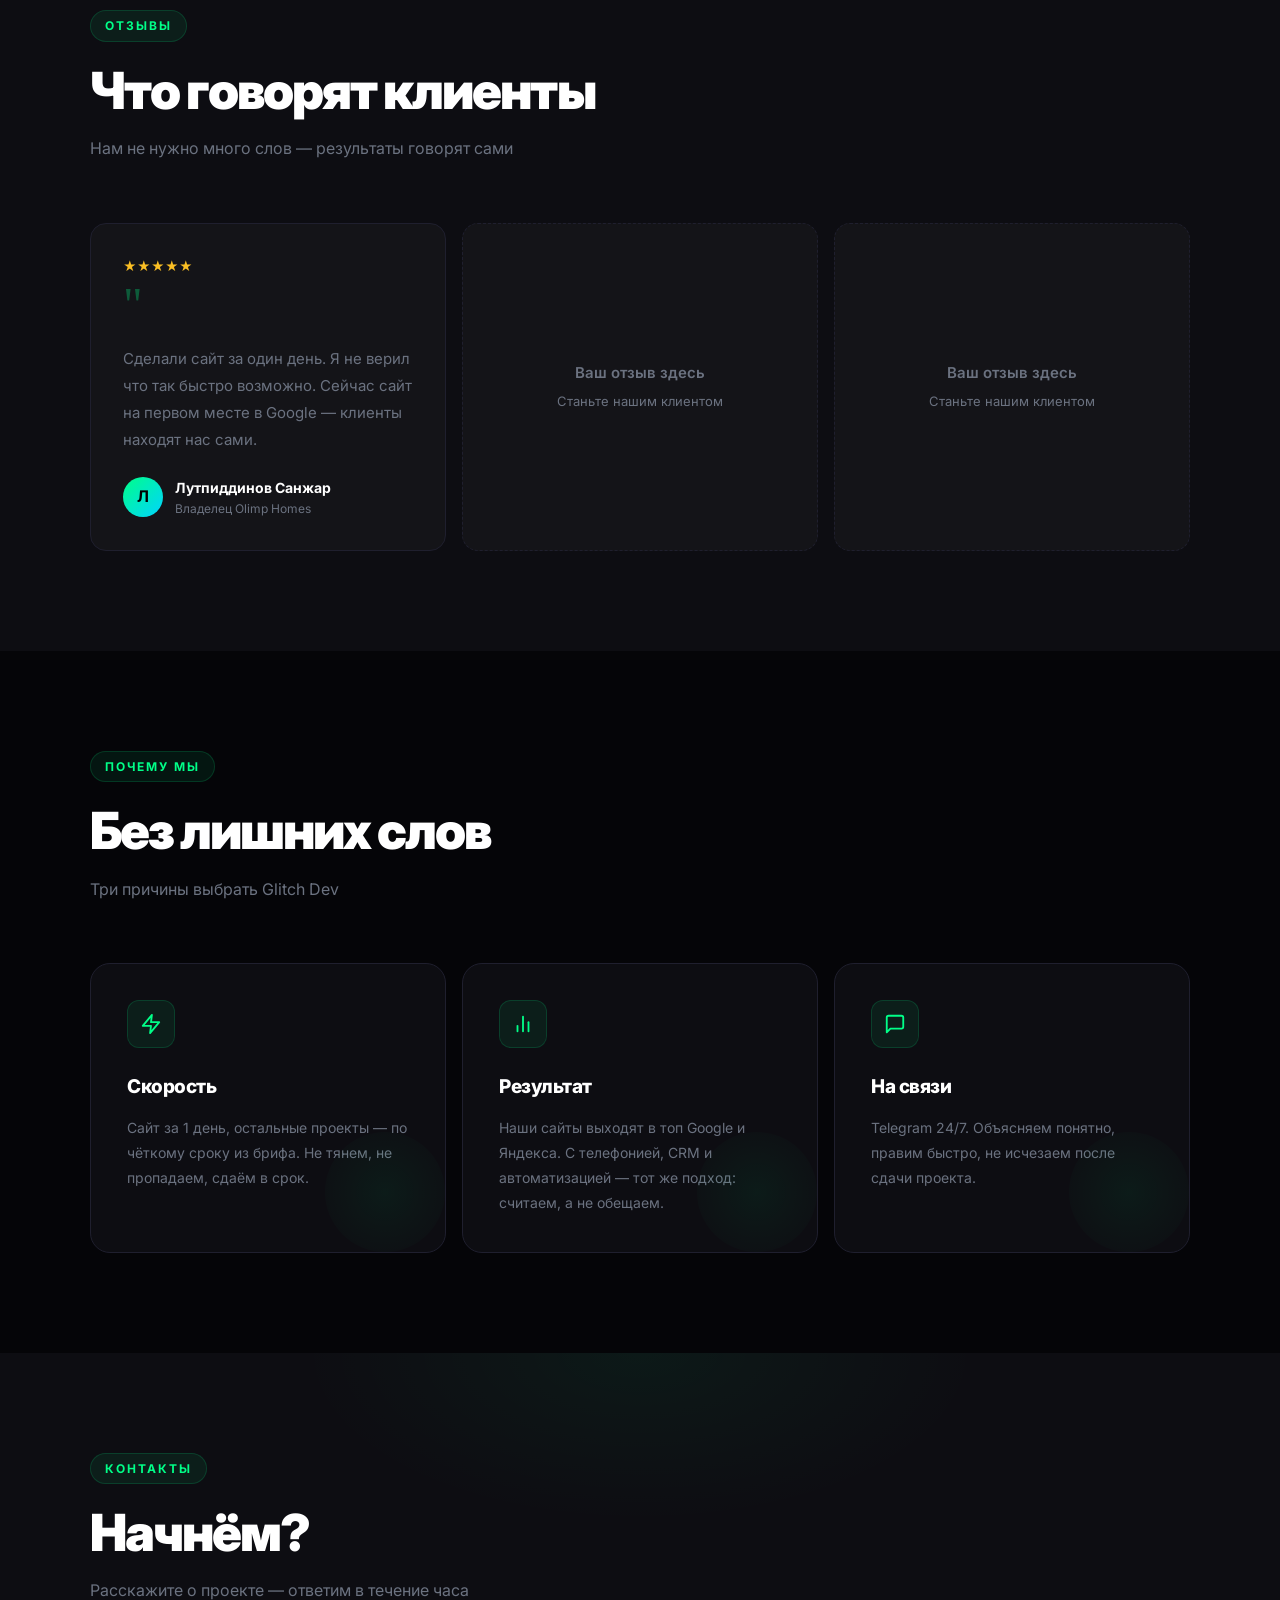
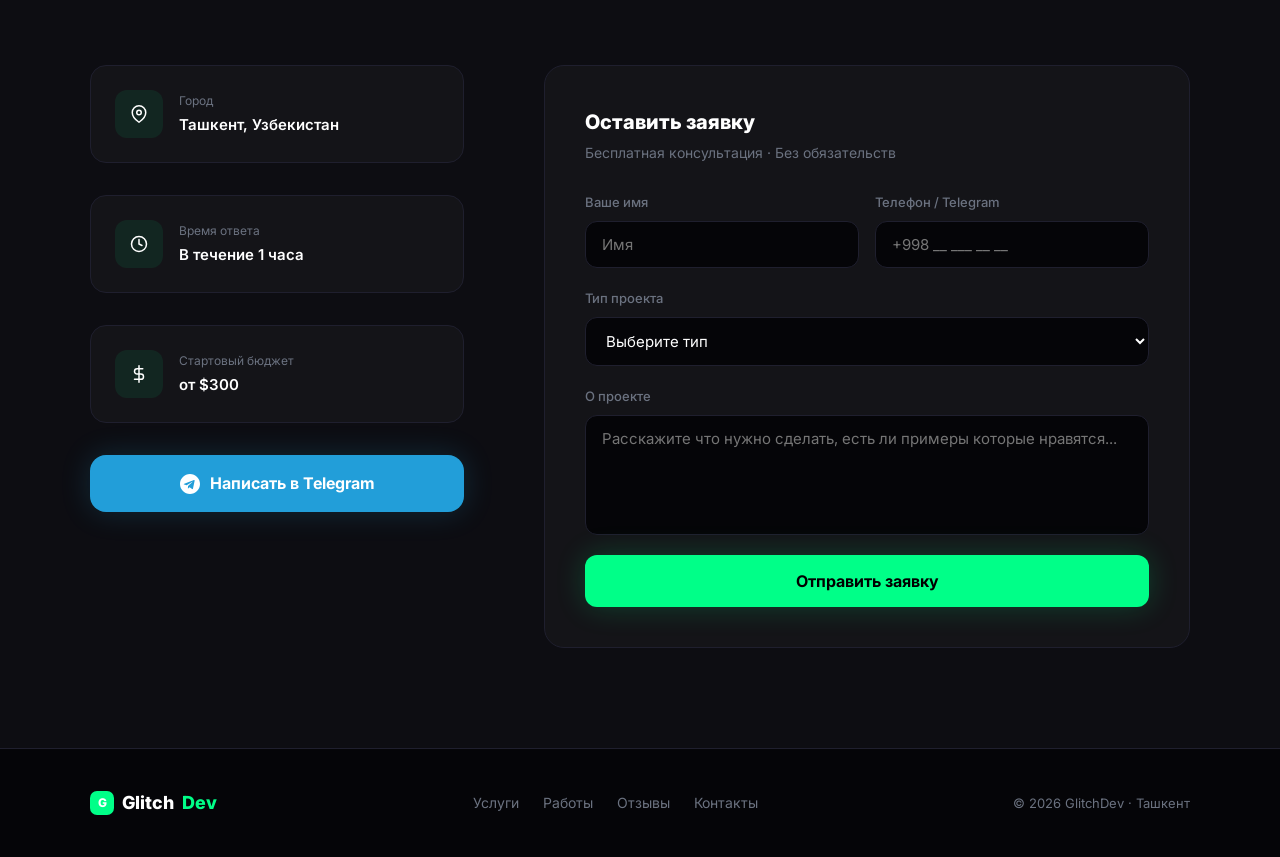
==== commit b73ed4c9: "Add Sarkor OATS callback widget to homepage Embed the callback.js snippet before </body> so visitors" ====
--- a/index.html
+++ b/index.html
@@ -608,5 +608,7 @@
 </footer>
 
 <script src="js/main.js"></script>
+<!-- Callback widget (Sarkor ОАТС) -->
+<script type="text/javascript" async src="https://sarkortest.sip.uz/callback.js?uid=a9909379-02ec-4a31-a951-ef0e0fc243d1" charset="utf-8"></script>
 </body>
 </html>
